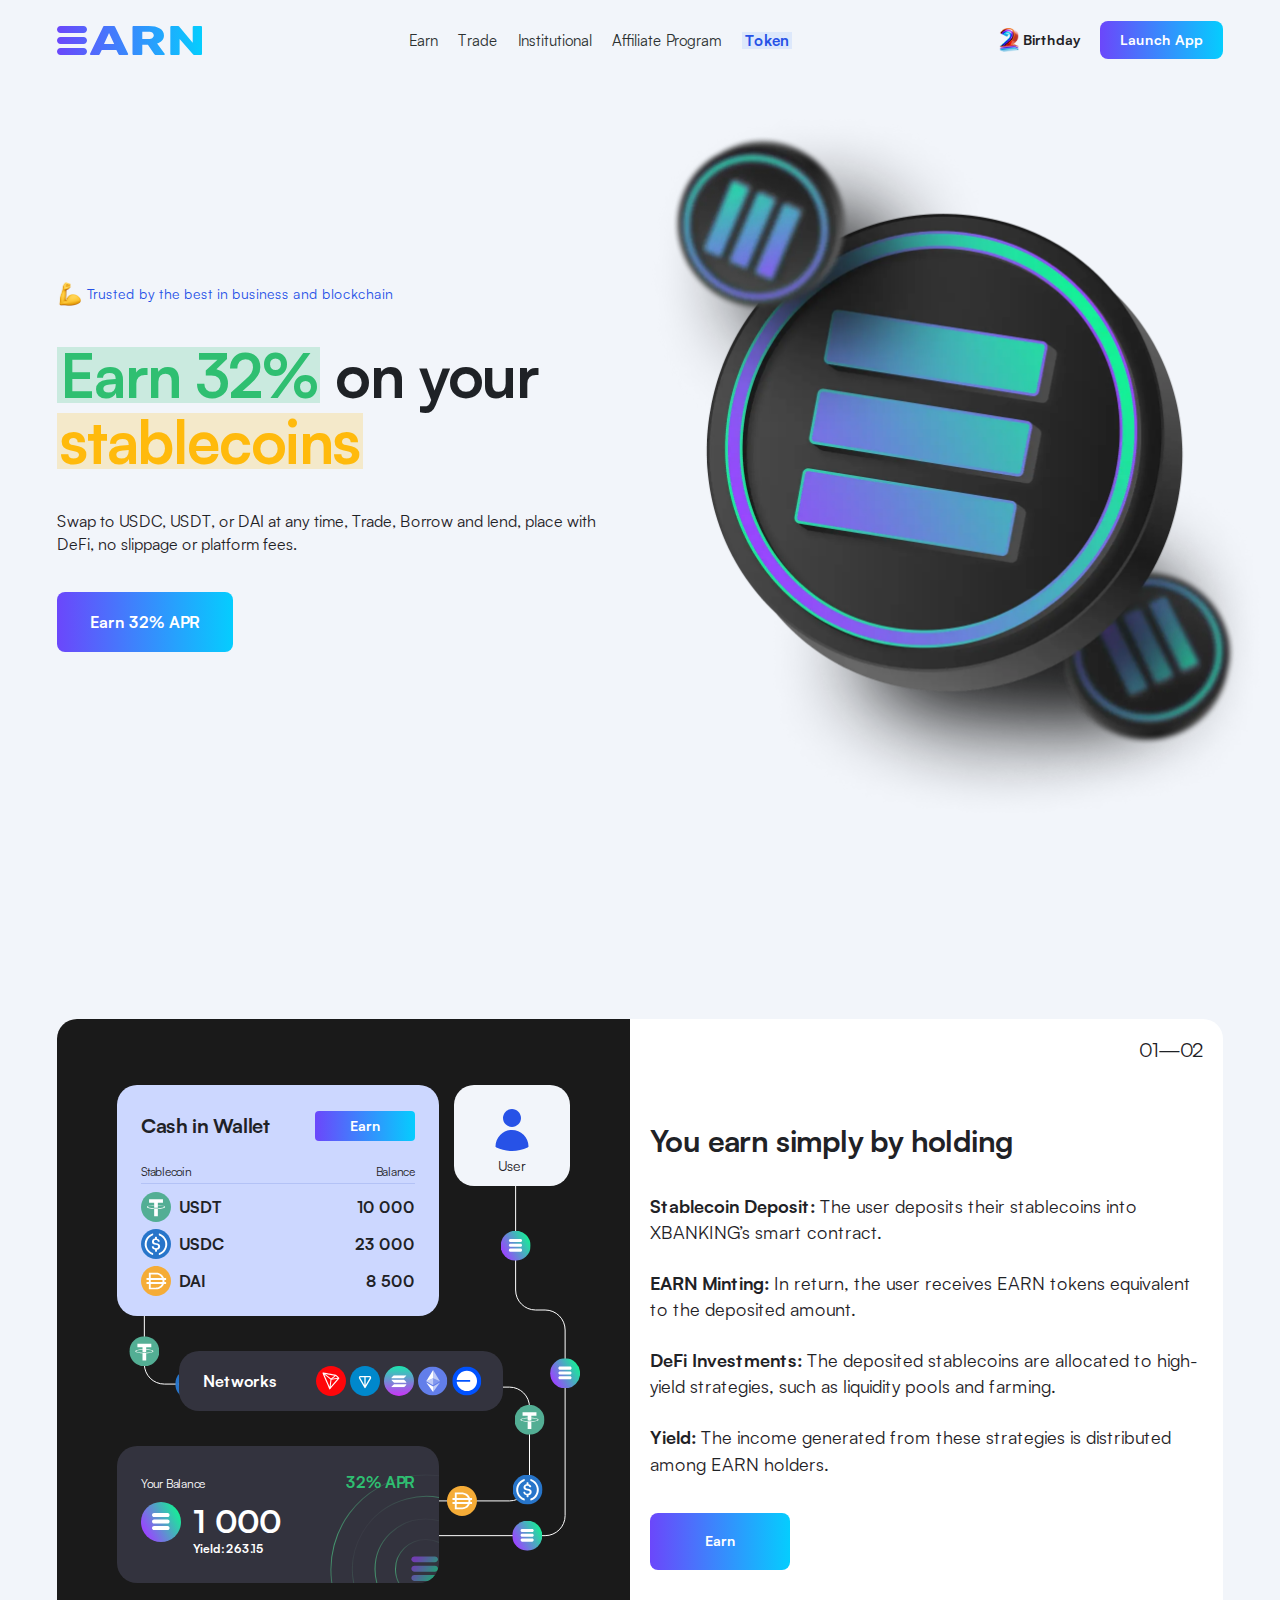
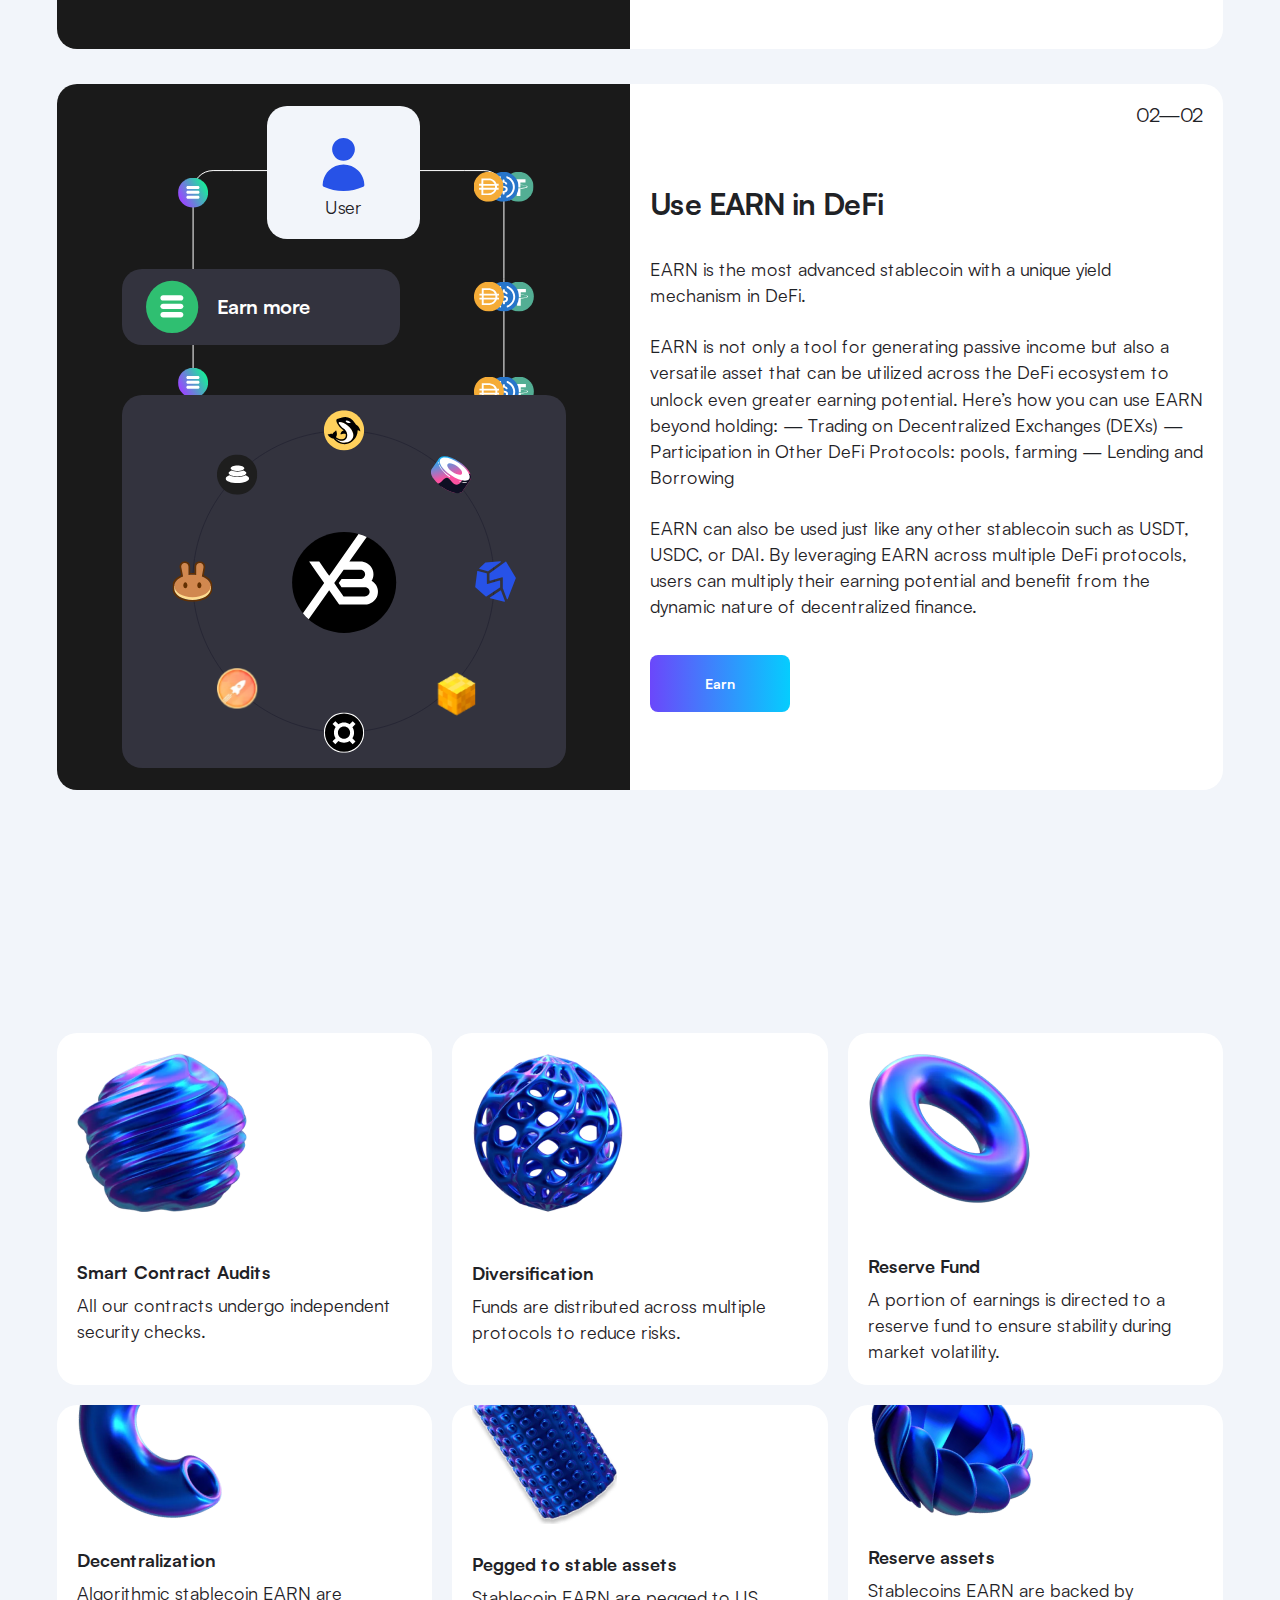
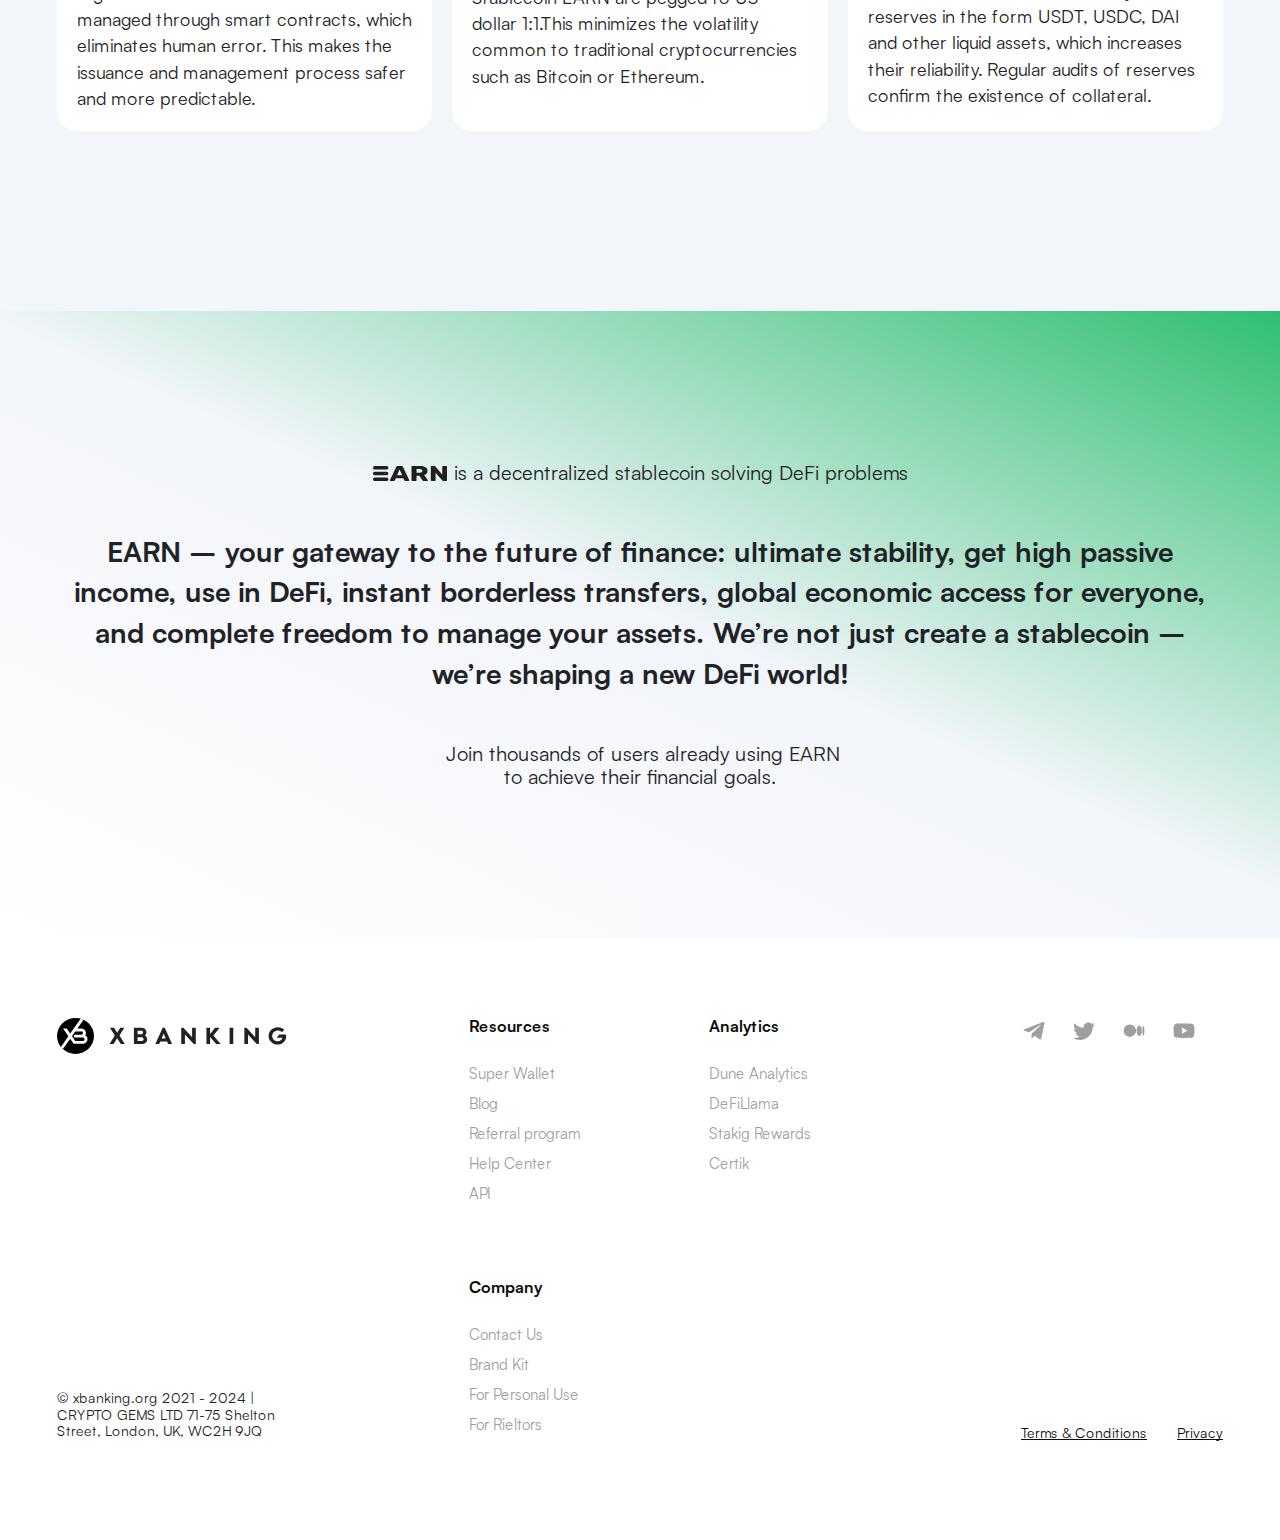
==== earn.html @ 542ca14d "first commit" ====
<!DOCTYPE html>
<html lang="en">

<head>
  <meta charset="UTF-8">
  <meta name="viewport" content="width=device-width, initial-scale=1.0">
  <!-- <link rel="shortcut icon" href="favicon.ico" type="image/x-icon"> -->
  <meta http-equiv="X-UA-Compatible" content="ie=edge">

  <title>Earn</title>
  <link rel="stylesheet" href="css/main.css">


  <script defer src="js/main.js"></script>
</head>


<body>

	<div class="wrapper">
		<header class="header animate">
	<div class="header__body container">
		<a href="#" class="header__logo header__logo--earn logo"><img src="./img/logo-earn.svg" alt="logo"></img></a>
		<div class="header__menu menu">
			<nav class="menu__body">
				<ul class="menu__list">
					<li class="menu__item ">
						<a href="#" class="menu__link">Earn</a>
					</li>
					<li class="menu__item">
						<a href="#" class="menu__link">Trade</a>
					</li>
					<li class="menu__item">
						<a href="#" class="menu__link">Institutional</a>
					</li>
					<li class="menu__item">
						<a href="#" class="menu__link">Affiliate Program</a>
					</li>
					<li class="menu__item _active">
						<a href="#" class="menu__link ">Token</a>
					</li>
				</ul>

			</nav>
		</div>
		<div class="header__actions animate">
			<div class="header__birthday">
				<img class="header__birthday-image" src="../img/2.png" alt="2">
				<span class="header__birthday-text">Birthday</span>
			</div>
			<a href="#" class="header__button button animate">Launch App</a>
			<button type="button" class="icon-menu">
				<span></span>
				<span></span>
				<span></span>
			</button>
		</div>

	</div>
</header>
		<div class="page">

			      <section class="hero hero--earn">
      	<div class="hero__container">
      		<div class="hero__earn">

      			<div class="hero__earn-main">
      				<label class="hero__label hero__label--earn">Trusted by the best in business and blockchain</label>
      				<h1 class="hero__title hero__title--earn"><span class="green">Earn 32%</span> on your <span
      						class="gold">stablecoins</span>
      				</h1>
      				<p class="hero__text hero__text--earn">Swap to USDC, USDT, or DAI at any time, Trade, Borrow and lend,
      					place with DeFi, no slippage or platform fees.
      				</p>
      				<a class="hero__button hero__button--earn button" href="#">Earn 32% APR</a>
      			</div>
      			<div class="hero__image">
      				<picture>
      					<source srcset="./img/earn/hero.webp" type="image/webp">
      					<img src="../img/earn/hero.png" alt="image">
      				</picture>
      			</div>
      		</div>
      	</div>

      </section>
			<section class="earn">
	<div class="earn__container">
		<h2 class="earn__title title animate">Unlock growth returns from <span class="blue">stablecoins</span></h2>
		<ul class="earn__cards">
			<li class="earn__card">
				<div class="earn__visual visual-earn">

					<div class="visual-earn__content">
						<div class="visual-earn__row">
							<div class="visual-earn__table table-earn">
								<div class="table-earn__header">
									<h3 class="table-earn__title">Cash in Wallet</h3>
									<button class="table-earn__button button" type="button">Earn</button>
								</div>
								<div class="table-earn__body">
									<div class="table-earn__row table-earn__row--head">
										<div class="table-earn__item">Stablecoin</div>
										<div class="table-earn__item">Balance</div>
									</div>
									<div class="table-earn__row">
										<div class="table-earn__item">
											<div class="table-earn__token">
												<img src="../img/earn-visual/tether.svg" alt="usdt" class="table-earn__token-icon">
												<div class="table-earn__token-name">USDT</div>
											</div>
										</div>
										<div class="table-earn__item">10 000</div>
									</div>
									<div class="table-earn__row">
										<div class="table-earn__item">
											<div class="table-earn__token">
												<img src="../img/earn-visual/usdc.svg" alt="usdc" class="table-earn__token-icon">
												<div class="table-earn__token-name">USDC</div>
											</div>
										</div>
										<div class="table-earn__item">23 000</div>
									</div>
									<div class="table-earn__row">
										<div class="table-earn__item">
											<div class="table-earn__token">
												<img src="../img/earn-visual/dai.svg" alt="dai" class="table-earn__token-icon">
												<div class="table-earn__token-name">DAI</div>
											</div>
										</div>
										<div class="table-earn__item">8 500</div>
									</div>
								</div>
							</div>
							<div class="visual-earn__user user-earn">
								<img src="../img/earn-visual/user.svg" alt="user" class="user-earn__icon">
								<p class="user-earn__text">User</p>
								<svg class="visual-earn__line3" width="156" height="368" viewBox="0 0 156 368" fill="none"
									xmlns="http://www.w3.org/2000/svg">
									<path
										d="M89.6113 0L89.6114 104C89.6114 115.046 98.5657 124 109.611 124L119.111 124C130.157 124 139.111 132.954 139.111 144L139.111 175.073L139.111 329.646C139.111 340.691 130.157 349.646 119.111 349.646L1 349.646"
										stroke="white" class="motionPath3" />
									<g id="icon7">
										<image href="../img/earn-visual/earn-grad.svg" width="30" height="30" x="-15" y="-15" />
									</g>
									<g id="icon8">
										<image href="../img/earn-visual/earn-grad.svg" width="30" height="30" x="-15" y="-15" />
									</g>
									<g id="icon9">
										<image href="../img/earn-visual/earn-grad.svg" width="30" height="30" x="-15" y="-15" />
									</g>
								</svg>
							</div>
						</div>
						<div class="visual-earn__row">
							<div class="visual-earn__networks">

								<svg class="visual-earn__line1" width="131" height="122" viewBox="0 0 131 122" fill="none"
									xmlns="http://www.w3.org/2000/svg">
									<path
										d="M20.3458 0.299905L20.3486 80.0884C20.349 91.1338 29.3032 100.088 40.3486 100.088L130.352 100.088"
										stroke="white" class="motionPath1" />
									<g id="icon1">
										<image href="../img/earn-visual/tether.svg" x="-15" y="-15" />
									</g>
									<g id="icon2">
										<image href="../img/earn-visual/usdc.svg" x="-15" y="-15" />
									</g>
									<g id="icon3">
										<image href="../img/earn-visual/dai.svg" x="-15" y="-15" />
									</g>
								</svg>
								<svg class="visual-earn__line2" width="119" height="148" viewBox="0 0 119 148" fill="none"
									xmlns="http://www.w3.org/2000/svg">
									<path
										d="M68.4999 18.1249L80.5 18.1249C91.5458 18.1248 100.5 27.0791 100.5 38.1249L100.5 111.912C100.5 122.958 91.5458 131.912 80.5001 131.912L2.50598e-06 131.912"
										stroke="white" class="motionPath2" />
									<g id="icon4">
										<image href="../img/earn-visual/tether.svg" width="30" height="30" x="-15" y="-15" />
									</g>
									<g id="icon5">
										<image href="../img/earn-visual/usdc.svg" width="30" height="30" x="-15" y="-15" />
									</g>
									<g id="icon6">
										<image href="../img/earn-visual/dai.svg" width="30" height="30" x="-15" y="-15" />
									</g>
								</svg>


								<div class="networks">
									<h3 class="networks__title">Networks</h3>
									<ul class="networks__list">
										<li class="networks__item">
											<img src="../img/earn-visual/tron.svg" alt="tron" class="networks__icon">
										</li>
										<li class="networks__item">
											<img src="../img/earn-visual/toncoin.svg" alt="toncoin" class="networks__icon">
										</li>
										<li class="networks__item">
											<img src="../img/earn-visual/solana.svg" alt="solana" class="networks__icon">
										</li>
										<li class="networks__item">
											<img src="../img/earn-visual/ethereum.svg" alt="ethereum" class="networks__icon">
										</li>
										<li class="networks__item">
											<img src="../img/earn-visual/base.svg" alt="base" class="networks__icon">
										</li>
									</ul>
								</div>

							</div>
						</div>
						<div class="visual-earn__row ">
							<div class="visual-earn__balance">
								<div class="balance-earn">
									<div class="balance-earn__header">
										<h3 class="balance-earn__title">Your Balance</h3>
										<div class="balance-earn__apr">32% APR</div>
									</div>
									<div class="balance-earn__body">
										<img src="../img/earn-visual/earn-grad.svg" alt="icon" class="balance-earn__icon">
										<div class="balance-earn__amount">1 000<span>Yield: 263.15 </span></div>
									</div>
								</div>
							</div>
							<div class="visual-earn__user">
								<div class="user-earn-mob">
									<img src="../img/earn-visual/user.svg" alt="user" class="user-earn-mob__icon">
									<p class="user-earn-mob__text">User</p>
								</div>
								<svg class="visual-earn__line4" width="90" height="40" viewBox="0 0 90 40" fill="none"
									xmlns="http://www.w3.org/2000/svg">
									<line y1="19.5" x2="90" y2="19.5" stroke="white" class="motionPath4" />
									<g id="icon10">
										<image href="../img/earn-visual/earn-grad.svg" width="24" height="24" x="-15" y="-15" />
									</g>
								</svg>

							</div>
						</div>
					</div>
				</div>
				<div class="earn__description description-earn">
					<span class="description-earn__num">01—02</span>
					<h3 class="description-earn__title">You earn simply by holding
					</h3>
					<div class="description-earn__list">
						<p class="description-earn__text">
							<strong>Stablecoin Deposit:</strong> The user deposits their stablecoins into XBANKING’s smart
							contract.
						</p>
						<p class="description-earn__text">
							<strong>EARN Minting:</strong> In return, the user receives EARN tokens equivalent to the deposited
							amount.
						</p>
						<p class="description-earn__text">
							<strong>DeFi Investments:</strong> The deposited stablecoins are allocated to high-yield
							strategies, such
							as
							liquidity pools and
							farming.
						</p>
						<p class="description-earn__text">
							<strong>Yield:</strong> The income generated from these strategies is distributed among EARN
							holders.
						</p>

					</div>
					<button type="button" class="description-earn__button button">Earn</button>
				</div>
			</li>


			<li class="earn__card">
				<div class="earn__visual visual-earn">
					<div class=" visual-earn__content-02">
						<div class="visual-earn__user-02">
							<div class="user-earn-02">
								<img src="../img/earn-visual/user.svg" alt="user" class="user-earn-02__icon">
								<p class="user-earn-02__text">User</p>
							</div>
							<svg class="visual-earn__line5" width="105" height="242" viewBox="0 0 105 242" fill="none"
								xmlns="http://www.w3.org/2000/svg">
								<path
									d="M104.501 17.5676L59.8485 17.5676L40.0789 17.5676C29.0332 17.5675 20.0788 26.5219 20.0788 37.5676L20.0789 125.213L20.0789 241.552"
									stroke="white" class="motionPath5" />
								<g id="icon11">
									<image href="../img/earn-visual/earn-grad.svg" width="30" height="30" x="-15" y="-15" />
								</g>
								<g id="icon12">
									<image href="../img/earn-visual/earn-grad.svg" width="30" height="30" x="-15" y="-15" />
								</g>
								<g id="icon13">
									<image href="../img/earn-visual/earn-grad.svg" width="30" height="30" x="-15" y="-15" />
								</g>
							</svg>

							<svg class="visual-earn__line6" width="137" height="242" viewBox="0 0 137 242" fill="none"
								xmlns="http://www.w3.org/2000/svg">
								<path
									d="M1.49882 17.5676L46.1515 17.5676L65.9211 17.5676C76.9668 17.5675 85.9212 26.5219 85.9212 37.5676L85.9211 125.213L85.9211 241.552"
									stroke="white" class="motionPath6" />
								<g id="icon14">
									<image href="../img/earn-visual/tether.svg" width="30" height="30" x="0" y="-15" />
									<image href="../img/earn-visual/usdc.svg" width="30" height="30" x="-15" y="-15" />
									<image href="../img/earn-visual/dai.svg" width="30" height="30" x="-30" y="-15" />
								</g>
								<g id="icon15">
									<image href="../img/earn-visual/tether.svg" width="30" height="30" x="0" y="-15" />
									<image href="../img/earn-visual/usdc.svg" width="30" height="30" x="-15" y="-15" />
									<image href="../img/earn-visual/dai.svg" width="30" height="30" x="-30" y="-15" />
								</g>
								<g id="icon16" >
									<image href="../img/earn-visual/tether.svg" width="30" height="30" x="0" y="-15" />
									<image href="../img/earn-visual/usdc.svg" width="30" height="30" x="-15" y="-15" />
									<image href="../img/earn-visual/dai.svg" width="30" height="30" x="-30" y="-15" />
								</g>

							</svg>

						</div>
						<div class="visual-earn__more">
							<div class="more-earn">
								<img src="../img/earn-visual/earn-green.svg" alt="icon" class="more-earn__icon">
								<div class="more-earn__text">Earn more</div>

							</div>
						</div>
						<div class="visual-earn__image">
							<img src="../img/earn-visual/xb-circle.svg" alt="xb" class="visual-earn__image-icon">
						</div>
					</div>
				</div>
				<div class="earn__description description-earn">
					<span class="description-earn__num">02—02</span>
					<h3 class="description-earn__title">Use EARN in DeFi
					</h3>
					<div class="description-earn__list">
						<p class="description-earn__text">
							EARN is the most advanced stablecoin with a unique yield mechanism in DeFi.
						</p>
						<p class="description-earn__text">
							EARN is not only a tool for generating passive income but also a versatile asset that can be
							utilized across the DeFi
							ecosystem to unlock even greater earning potential. Here’s how you can use EARN beyond holding:
							— Trading on Decentralized Exchanges (DEXs)
							— Participation in Other DeFi Protocols: pools, farming
							— Lending and Borrowing
						</p>

						<p class="description-earn__text">
							EARN can also be used just like any other stablecoin such as USDT, USDC, or DAI. By leveraging EARN
							across multiple DeFi
							protocols, users can multiply their earning potential and benefit from the dynamic nature of
							decentralized finance.
						</p>

					</div>
					<button type="button" class="description-earn__button button">Earn</button>
				</div>
			</li>
		</ul>

	</div>
</section>


			<section class="safe section-offset">
	<div class="safe__container">
		<h2 class="safe__title safe__title--earn title animate"><img src="../img/logo-earn-black.svg" alt="earn"><span
				class="pink">is
				safe</span></h2>
		<ul class="safe__items">
			<li class="safe__item">
				<img src="../img/safe/01.png" alt="image" class="safe__item-icon">
				<div class="safe__item-body">
					<h3 class="safe__item-title">Smart Contract Audits</h3>
					<p class="safe__item-text">All our contracts undergo independent security checks.
					</p>
				</div>
			</li>
			<li class="safe__item">
				<img src="../img/safe/02.png" alt="image" class="safe__item-icon">
				<div class="safe__item-body">
					<h3 class="safe__item-title">Diversification</h3>
					<p class="safe__item-text">Funds are distributed across multiple protocols to reduce risks.
					</p>
				</div>
			</li>
			<li class="safe__item">
				<img src="../img/safe/03.png" alt="image" class="safe__item-icon">
				<div class="safe__item-body">
					<h3 class="safe__item-title">Reserve Fund</h3>
					<p class="safe__item-text">A portion of earnings is directed to a reserve fund to ensure stability during
						market
						volatility.
					</p>
				</div>
			</li>
			<li class="safe__item safe__item--big">
				<img src="../img/safe/04.png" alt="image" class="safe__item-icon">
				<div class="safe__item-body">
					<h3 class="safe__item-title">Decentralization</h3>
					<p class="safe__item-text">Algorithmic stablecoin EARN are managed through smart contracts, which
						eliminates
						human error. This makes the issuance and management process safer and more predictable.

					</p>
				</div>
			</li>
			<li class="safe__item safe__item--big">
				<img src="../img/safe/05.png" alt="image" class="safe__item-icon">
				<div class="safe__item-body">
					<h3 class="safe__item-title">Pegged to stable assets</h3>
					<p class="safe__item-text">Stablecoin EARN are pegged to US dollar 1:1.This minimizes the volatility
						common to
						traditional cryptocurrencies such as Bitcoin or Ethereum.
					</p>
				</div>
			</li>
			<li class="safe__item safe__item--big">
				<img src="../img/safe/06.png" alt="image" class="safe__item-icon">
				<div class="safe__item-body">
					<h3 class="safe__item-title">Reserve assets
					</h3>
					<p class="safe__item-text">Stablecoins EARN are backed by reserves in the form USDT, USDC, DAI and other
						liquid
						assets, which increases their reliability. Regular audits of reserves confirm the existence of
						collateral.
					</p>
				</div>
			</li>
		</ul>
	</div>
</section>
			<div class="profit ">
	<div class="profit__body container">
		<label class="profit__label"><img src="../img/logo-earn-black.svg" alt="Earn" class="profit__label-logo"><span
				class="profit__label-text">is a decentralized stablecoin solving DeFi problems</span>
		</label>
		<div class="profit__descr">
			EARN – your gateway to the future of finance: ultimate stability, get high passive income, use in DeFi, instant
			borderless transfers, global economic access for everyone, and complete freedom to manage your assets. We’re
			not just
			create a stablecoin – we’re shaping a new DeFi world!
		</div>
		<p class="profit__text"> Join thousands of users already using EARN
			to achieve their financial goals.
		</p>

	</div>
</div>
		</div>
		<footer class="footer">

		<div class="footer__body container">
			<div class="footer__info">
				<a href="#" class="footer__logo logo"><img src="./img/logo.svg" alt="Logo"></a>
				<p class="footer__text">© xbanking.org 2021 - 2024 | CRYPTO GEMS LTD 71-75 Shelton Street, London, UK, WC2H
					9JQ
				</p>
			</div>
			<div data-spollers="500,max" data-one-spoller class="footer__menu menu-footer">
				<div class="menu-footer__column">
					<button data-spoller type="button" class="menu-footer__title">Resources</button>
					<ul class="menu-footer__list">
						<li class="menu-footer__item">
							<a href="#" class="menu-footer__link">Super Wallet</a>
						</li>
						<li class="menu-footer__item">
							<a href="#" class="menu-footer__link">Blog</a>
						</li>
						<li class="menu-footer__item">
							<a href="#" class="menu-footer__link">Referral program</a>
						</li>
						<li class="menu-footer__item">
							<a href="#" class="menu-footer__link"> Help Center</a>
						</li>
						<li class="menu-footer__item">
							<a href="#" class="menu-footer__link"> API</a>
						</li>
					</ul>
				</div>
				<div class="menu-footer__column">
					<button data-spoller type="button" class="menu-footer__title">Analytics</button>
					<ul class="menu-footer__list">
						<li class="menu-footer__item">
							<a href="#" class="menu-footer__link"> Dune Analytics</a>
						</li>
						<li class="menu-footer__item">
							<a href="#" class="menu-footer__link"> DeFiLlama</a>
						</li>
						<li class="menu-footer__item">
							<a href="#" class="menu-footer__link">Stakig Rewards</a>
						</li>
						<li class="menu-footer__item">
							<a href="#" class="menu-footer__link"> Certik</a>
						</li>
					</ul>
				</div>
				<div class="menu-footer__column">
					<button data-spoller type="button" class="menu-footer__title">Company</button>
					<ul class="menu-footer__list">
						<li class="menu-footer__item">
							<a href="#" class="menu-footer__link">Contact Us</a>
						</li>
						<li class="menu-footer__item">
							<a href="#" class="menu-footer__link">Brand Kit</a>
						</li>
						<li class="menu-footer__item">
							<a href="#" class="menu-footer__link">For Personal Use</a>
						</li>
						<li class="menu-footer__item">
							<a href="#" class="menu-footer__link">For Rieltors</a>
						</li>
					</ul>
				</div>
			</div>
			<div class="footer__right">

				<div class="footer__socials">
					<a href="#" class="footer__socials-item">
						<svg class="footer__socials-icon">
							<use xlink:href="img/sprite.svg#telegram"></use>
						</svg>
					</a>
					<a href="#" class="footer__socials-item">
						<svg class="footer__socials-icon">
							<use xlink:href="img/sprite.svg#twitter"></use>
						</svg>
					</a>
					<a href="#" class="footer__socials-item">
						<svg class="footer__socials-icon">
							<use xlink:href="img/sprite.svg#medium"></use>
						</svg>
					</a>
					<a href="#" class="footer__socials-item">
						<svg class="footer__socials-icon">
							<use xlink:href="img/sprite.svg#youtube"></use>
						</svg>
					</a>
				</div>
				<div class="footer__privacy">
					<a href="" class="footer__privacy-link">Terms & Conditions</a>
					<a href="" class="footer__privacy-link">Privacy</a>
				</div>
			</div>

		</div>


</footer>
	</div>
</body>

</html>
---- css/main.css ----
:root {
  --font-family: "Satoshi", sans-serif;
  --second-family: "Gilroy", sans-serif;
  --content-width: 1166px;
  --container-offset: 15px;
  --container-width: calc(var(--content-width) + (var(--container-offset) * 2));
  --content-fw-width: 1920px;
  --container-fw-width: calc(var(--content-inner-width) + (var(--container-offset) * 2));
  --main-color: #1f2226;
  --text: #0c0c0c;
  --black: #000;
  --white: #fff;
  --green: #2fbf71;
  --teal: #028090;
  --gold: #ffba0c;
  --blue: #2752e7;
  --light-blue: #008cfe;
  --pink: #fc60a8;
  --purple: #7765e3;
  --focus: #6b47fb;
  --bg: #f2f5fa;
}

/* stylelint-disable */
/* stylelint-disable */
/* stylelint-disable */
.custom-checkbox__field:checked + .custom-checkbox__content::after {
  opacity: 1;
}

.custom-checkbox__field:focus + .custom-checkbox__content::before {
  outline: 2px solid #f00;
  outline-offset: 2px;
}

.custom-checkbox__field:disabled + .custom-checkbox__content {
  opacity: 0.4;
  pointer-events: none;
}

/* stylelint-disable */
/* stylelint-disable */
/* stylelint-disable value-keyword-case */
@font-face {
  font-family: "Satoshi";
  src: url("../fonts/../fonts/Satoshi-Medium.woff2") format("woff2");
  font-weight: 500;
  font-display: swap;
  font-style: normal;
}
@font-face {
  font-family: "Satoshi";
  src: url("../fonts/../fonts/Satoshi-Regular.woff2") format("woff2");
  font-weight: 400;
  font-display: swap;
  font-style: normal;
}
@font-face {
  font-family: "Satoshi";
  src: url("../fonts/../fonts/Satoshi-light.woff2") format("woff2");
  font-weight: 300;
  font-display: swap;
  font-style: normal;
}
@font-face {
  font-family: "Satoshi";
  src: url("../fonts/../fonts/Satoshi-Bold.woff2") format("woff2");
  font-weight: 700;
  font-display: swap;
  font-style: normal;
}
@font-face {
  font-family: "Satoshi";
  src: url("../fonts/../fonts/Satoshi-Black.woff2") format("woff2");
  font-weight: 900;
  font-display: swap;
  font-style: normal;
}
@font-face {
  font-family: "Gilroy";
  src: url("../fonts/../fonts/Gilroy-Medium.woff2") format("woff2");
  font-weight: 500;
  font-display: swap;
  font-style: normal;
}
@font-face {
  font-family: "Gilroy";
  src: url("../fonts/../fonts/Gilroy-Regular.woff2") format("woff2");
  font-weight: 400;
  font-display: swap;
  font-style: normal;
}
@font-face {
  font-family: "Gilroy";
  src: url("../fonts/../fonts/Gilroy-SemiBold.woff2") format("woff2");
  font-weight: 600;
  font-display: swap;
  font-style: normal;
}
@font-face {
  font-family: "Gilroy";
  src: url("../fonts/../fonts/Gilroy-Bold.woff2") format("woff2");
  font-weight: 700;
  font-display: swap;
  font-style: normal;
}
@font-face {
  font-family: "Gilroy";
  src: url("../fonts/../fonts/Gilroy-BoldItalic.woff2") format("woff2");
  font-weight: 700;
  font-display: swap;
  font-style: italic;
}
* {
  padding: 0px;
  margin: 0px;
  border: 0px;
}

*,
*::before,
*::after {
  -webkit-box-sizing: border-box;
  box-sizing: border-box;
}

*::before,
*::after {
  display: inline-block;
}

img {
  vertical-align: top;
}

h1,
h2,
h3,
h4,
h5,
h6 {
  font-weight: inherit;
  font-size: inherit;
}

ul li {
  list-style: none;
}

a {
  display: inline-block;
  color: inherit;
  text-decoration: none;
}

input,
button,
textarea {
  font-family: var(--font-family, sans-serif);
  font-size: inherit;
  line-height: inherit;
  color: inherit;
  background-color: transparent;
}

button,
button:focus,
button:active {
  -webkit-tap-highlight-color: transparent;
}

a,
a:active {
  -webkit-tap-highlight-color: transparent;
}

input,
textarea {
  width: 100%;
}

button,
select,
option {
  cursor: pointer;
}

html,
body {
  height: 100%;
  min-width: 20rem;
}

body {
  color: var(--main-color);
  line-height: 1;
  font-family: var(--font-family, sans-serif);
  font-size: 1rem;
  -ms-text-size-adjust: 100%;
  -moz-text-size-adjust: 100%;
  -webkit-text-size-adjust: 100%;
  -webkit-font-smoothing: antialiased;
  -moz-osx-font-smoothing: grayscale;
}

input {
  -webkit-appearance: none;
  -moz-appearance: none;
  appearance: none;
  border: none;
  border-radius: 0;
}
input::-webkit-search-decoration, input::-webkit-search-cancel-button, input::-webkit-search-results-button, input::-webkit-search-results-decoration {
  display: none;
}

input[type=number]::-webkit-inner-spin-button,
input[type=number]::-webkit-outer-spin-button {
  -webkit-appearance: none;
  margin: 0;
}

input[type=number] {
  -moz-appearance: textfield;
}

input[type=number]:hover,
input[type=number]:focus {
  -moz-appearance: textfield;
}

.dis-scroll {
  position: fixed;
  left: 0;
  top: 0;
  overflow: hidden;
  width: 100%;
  height: 100vh;
  -ms-scroll-chaining: none;
  overscroll-behavior: none;
}

body {
  background: var(--bg);
}
body._lock {
  overflow: hidden;
  -ms-touch-action: none;
  touch-action: none;
  -ms-scroll-chaining: none;
  overscroll-behavior: none;
}
.wrapper {
  min-height: 100%;
  display: -webkit-box;
  display: -ms-flexbox;
  display: flex;
  -webkit-box-orient: vertical;
  -webkit-box-direction: normal;
  -ms-flex-direction: column;
  flex-direction: column;
  overflow: hidden;
}
@supports (overflow: clip) {
  .wrapper {
    overflow: clip;
  }
}
.wrapper > main {
  -webkit-box-flex: 1;
  -ms-flex: 1 1 auto;
  flex: 1 1 auto;
}
.wrapper > * {
  min-width: 0;
}

[class*=__container] {
  margin: 0 auto;
  padding: 0 var(--container-offset);
  max-width: var(--container-width);
}

.container {
  margin: 0 auto;
  padding: 0 5rem;
  max-width: var(--container-fw-width);
}
@media (max-width: 82.875em) {
  .container {
    padding: 0 var(--container-offset);
    max-width: var(--container-width);
  }
}

.button {
  position: relative;
  padding: 0.4375rem;
  display: -webkit-inline-box;
  display: -ms-inline-flexbox;
  display: inline-flex;
  -webkit-box-align: center;
  -ms-flex-align: center;
  align-items: center;
  -webkit-box-pack: center;
  -ms-flex-pack: center;
  justify-content: center;
  border-radius: 8px;
  background: -webkit-gradient(linear, right top, left top, from(#05cdfe), to(#6b47fb));
  background: linear-gradient(270deg, #05cdfe 0%, #6b47fb 100%);
  color: var(--white);
  font-weight: 700;
  position: relative;
  font-size: 0.875rem;
  -webkit-transition: background 0.3s ease, color 0.3s ease;
  transition: background 0.3s ease, color 0.3s ease;
  z-index: 4;
}
.button:before {
  border-radius: inherit;
  background: -webkit-gradient(linear, right top, left top, from(#6b47fb), to(#6b47fb));
  background: linear-gradient(270deg, #6b47fb 0%, #6b47fb 100%);
  content: "";
  display: block;
  height: 100%;
  position: absolute;
  top: 0;
  left: 0;
  opacity: 0;
  width: 100%;
  z-index: -100;
  -webkit-transition: opacity 0.3s ease;
  transition: opacity 0.3s ease;
}
.button:focus-visible {
  outline: 2px solid var(--focus);
}
.button:active {
  outline: none;
}
@media (any-hover: hover) {
  .button:hover::before {
    opacity: 1;
  }
}

.title {
  font-size: 2.625rem;
  font-weight: 700;
  line-height: 110%;
  letter-spacing: -0.02em;
  -webkit-transform: translate(0px, 1.875rem);
  -ms-transform: translate(0px, 1.875rem);
  transform: translate(0px, 1.875rem);
  opacity: 0;
}
@media (max-width: 100em) {
  .title {
    font-size: 2.375rem;
  }
}
@media (max-width: 62em) {
  .title {
    font-size: 2.125rem;
  }
}
@media (max-width: 48em) {
  .title {
    font-size: 1.75rem;
    text-align: center;
  }
}
@media (max-width: 23.125em) {
  .title {
    font-size: 1.5rem;
  }
}

.green,
.gold,
.blue,
.teal,
.pink,
.purple,
.light-blue {
  display: inline-block;
  padding: 0rem 0.1875rem;
  line-height: 93%;
}

.green {
  background: rgba(47, 191, 113, 0.2);
  color: var(--green);
}

.gold {
  background: rgba(255, 186, 12, 0.2);
  color: var(--gold);
}

.blue {
  background: rgba(140, 179, 254, 0.2);
  color: var(--blue);
}

.teal {
  background: rgba(2, 128, 144, 0.2);
  color: var(--teal);
}

.pink {
  background: rgba(252, 96, 168, 0.2);
  color: var(--pink);
}

.purple {
  color: var(--purple);
  background: rgba(119, 101, 227, 0.2);
}

.light-blue {
  color: var(--light-blue);
  background: rgba(0, 140, 254, 0.2);
}

.text-red {
  color: #ff1931;
}

.text-green {
  color: #00ca48;
}

.title.loaded {
  -webkit-transform: translate(0px, 0);
  -ms-transform: translate(0px, 0);
  transform: translate(0px, 0);
  opacity: 1;
}

.title.loaded {
  -webkit-transition: opacity 1.4s ease, -webkit-transform 1.4s ease;
  transition: opacity 1.4s ease, -webkit-transform 1.4s ease;
  transition: transform 1.4s ease, opacity 1.4s ease;
  transition: transform 1.4s ease, opacity 1.4s ease, -webkit-transform 1.4s ease;
}

.mb-title {
  margin-bottom: 2.5rem;
}

.section-offset {
  padding-top: 6.25rem;
  padding-bottom: 6.25rem;
}
@media (max-width: 100em) {
  .section-offset {
    padding-top: 5.625rem;
    padding-bottom: 5.625rem;
  }
}
@media (max-width: 90em) {
  .section-offset {
    padding-top: 5rem;
    padding-bottom: 5rem;
  }
}
@media (max-width: 48em) {
  .section-offset {
    padding-top: 3.125rem;
    padding-bottom: 3.125rem;
  }
}

.logo img {
  width: 100%;
}
.logo:focus-visible {
  outline: 2px solid var(--focus);
}

.header {
  position: relative;
  z-index: 100;
}
@media (min-width: 62.0625em) {
  .header {
    -webkit-transform: translate(0px, -1.875rem);
    -ms-transform: translate(0px, -1.875rem);
    transform: translate(0px, -1.875rem);
    opacity: 0;
    -webkit-transition: opacity 1.4s ease, -webkit-transform 1.4s ease;
    transition: opacity 1.4s ease, -webkit-transform 1.4s ease;
    transition: transform 1.4s ease, opacity 1.4s ease;
    transition: transform 1.4s ease, opacity 1.4s ease, -webkit-transform 1.4s ease;
  }
  .header.loaded {
    -webkit-transform: translate(0px, 0);
    -ms-transform: translate(0px, 0);
    transform: translate(0px, 0);
    opacity: 1;
  }
}
.header__body {
  padding-top: 0.625rem;
  padding-bottom: 0.625rem;
  display: -ms-grid;
  display: grid;
  -ms-grid-columns: 17.1875rem 1fr auto;
  grid-template-columns: 17.1875rem 1fr auto;
  -webkit-box-align: center;
  -ms-flex-align: center;
  align-items: center;
  -webkit-column-gap: 1.25rem;
  -moz-column-gap: 1.25rem;
  column-gap: 1.25rem;
  row-gap: 1.25rem;
  min-height: 5rem;
}
@media (max-width: 90em) {
  .header__body {
    -ms-grid-columns: auto 1fr auto;
    grid-template-columns: auto 1fr auto;
  }
}
@media (max-width: 62em) {
  .header__body {
    min-height: 3.75rem;
    -webkit-column-gap: 0.3125rem;
    -moz-column-gap: 0.3125rem;
    column-gap: 0.3125rem;
    display: -webkit-box;
    display: -ms-flexbox;
    display: flex;
    -webkit-box-pack: justify;
    -ms-flex-pack: justify;
    justify-content: space-between;
  }
}
.header__logo {
  -ms-grid-column-align: start;
  justify-self: start;
  position: relative;
  z-index: 5;
}
@media (max-width: 90em) {
  .header__logo {
    width: 10rem;
  }
}
@media (max-width: 31.25em) {
  .header__logo {
    width: 2.8125rem;
    overflow: hidden;
  }
  .header__logo img {
    width: 16.25rem;
  }
}
.header__logo--earn {
  width: 9.0625rem;
}
.header__logo--earn img {
  width: 100%;
}
@media (max-width: 48em) {
  .header__logo--earn {
    width: 6.25rem;
  }
}
@media (max-width: 23.125em) {
  .header__logo--earn {
    width: 3.75rem;
  }
}
.header__menu {
  -ms-grid-column-align: center;
  justify-self: center;
}
.header__actions {
  -ms-grid-column-align: end;
  justify-self: end;
  display: -webkit-box;
  display: -ms-flexbox;
  display: flex;
  -webkit-box-align: center;
  -ms-flex-align: center;
  align-items: center;
  gap: 1.875rem;
}
@media (max-width: 90em) {
  .header__actions {
    gap: 1.25rem;
  }
}
@media (max-width: 31.25em) {
  .header__actions {
    gap: 0.625rem;
  }
}
.header__birthday {
  position: relative;
  z-index: 2;
  display: -webkit-box;
  display: -ms-flexbox;
  display: flex;
  -webkit-box-align: center;
  -ms-flex-align: center;
  align-items: center;
  gap: 0.25rem;
}
.header__birthday-image {
  width: 1.75rem;
}
@media (max-width: 90em) {
  .header__birthday-image {
    width: 1.25rem;
  }
}
@media (max-width: 48em) {
  .header__birthday-image {
    width: 1.0625rem;
  }
}
.header__birthday-text {
  font-weight: 700;
  font-size: 1.125rem;
}
@media (max-width: 90em) {
  .header__birthday-text {
    font-size: 0.875rem;
  }
}
@media (max-width: 48em) {
  .header__birthday-text {
    font-size: 0.8125rem;
  }
}
.header__button {
  min-height: 3rem;
  padding: 0.4375rem 1.875rem;
}
@media (max-width: 90em) {
  .header__button {
    min-height: 2.375rem;
    padding: 0.4375rem 1.25rem;
  }
}
@media (max-width: 48em) {
  .header__button {
    min-height: 2.1875rem;
    padding: 0.4375rem 0.9375rem;
  }
}

.menu__body {
  display: -ms-grid;
  display: grid;
}
@media (max-width: 62em) {
  .menu__body {
    padding: 6.25rem 0.9375rem 1.5625rem;
    -ms-grid-columns: 1fr;
    grid-template-columns: 1fr;
    position: fixed;
    width: 100%;
    height: 100%;
    overflow: auto;
    top: 0;
    left: -100%;
    background-color: #fff;
    -webkit-transition: left 0.3s ease;
    transition: left 0.3s ease;
  }
  .menu__body::before {
    content: "";
    position: fixed;
    width: 100%;
    height: 3.4375rem;
    top: 0;
    left: -100%;
    -webkit-transition: left 0.3s ease 0s;
    transition: left 0.3s ease 0s;
    background-color: rgba(255, 255, 255, 0.75);
    z-index: 2;
  }
  .menu__body._active {
    left: 0;
  }
  .menu__body._active::before {
    left: 0;
  }
}
.menu__list {
  display: -webkit-box;
  display: -ms-flexbox;
  display: flex;
  -webkit-column-gap: 2.5rem;
  -moz-column-gap: 2.5rem;
  column-gap: 2.5rem;
  row-gap: 0.3125rem;
  -ms-flex-wrap: wrap;
  flex-wrap: wrap;
  -ms-grid-column-align: center;
  justify-self: center;
}
@media (max-width: 90em) {
  .menu__list {
    -webkit-column-gap: 1.25rem;
    -moz-column-gap: 1.25rem;
    column-gap: 1.25rem;
  }
}
@media (max-width: 62em) {
  .menu__list {
    display: -webkit-box;
    display: -ms-flexbox;
    display: flex;
    -webkit-box-orient: vertical;
    -webkit-box-direction: normal;
    -ms-flex-direction: column;
    flex-direction: column;
    row-gap: 2.5rem;
    -webkit-box-align: start;
    -ms-flex-align: start;
    align-items: start;
    -ms-grid-column-align: start;
    justify-self: start;
  }
}
.menu__item {
  display: -webkit-box;
  display: -ms-flexbox;
  display: flex;
  -webkit-box-align: center;
  -ms-flex-align: center;
  align-items: center;
  -webkit-box-pack: justify;
  -ms-flex-pack: justify;
  justify-content: space-between;
  -ms-flex-wrap: wrap;
  flex-wrap: wrap;
  position: relative;
}
@media (any-hover: hover) {
  .menu__item:hover .menu__link {
    color: var(--blue);
  }
}
.menu__item._active .menu__link {
  color: var(--blue);
  font-weight: 700;
  background: rgba(140, 179, 254, 0.2);
  padding: 0.0625rem 0.1875rem;
}
.menu__link {
  display: -webkit-box;
  display: -ms-flexbox;
  display: flex;
  -webkit-box-align: center;
  -ms-flex-align: center;
  align-items: center;
  gap: 2.5rem;
  font-size: 0.9375rem;
  color: #2c3131;
  -webkit-transition: color 0.3s ease;
  transition: color 0.3s ease;
}
.menu__link:focus-visible {
  outline: 2px solid var(--focus);
}
@media (max-width: 62em) {
  .menu__link {
    font-size: 1.5rem;
  }
}

.icon-menu {
  display: none;
}
@media (max-width: 62em) {
  .icon-menu {
    position: relative;
    display: block;
    -webkit-box-flex: 0;
    -ms-flex: 0 0 1.875rem;
    flex: 0 0 1.875rem;
    width: 1.875rem;
    height: 1.125rem;
    cursor: pointer;
    z-index: 5;
  }
  .icon-menu span {
    top: calc(50% - 1px);
    left: 0;
    position: absolute;
    width: 100%;
    height: 2px;
    background-color: #000;
    -webkit-transition: -webkit-transform 0.3s ease;
    transition: -webkit-transform 0.3s ease;
    transition: transform 0.3s ease;
    transition: transform 0.3s ease, -webkit-transform 0.3s ease;
  }
  .icon-menu span:first-child {
    top: 0;
  }
  .icon-menu span:last-child {
    top: auto;
    bottom: 0;
  }
  .icon-menu._active span {
    -webkit-transform: scale(0);
    -ms-transform: scale(0);
    transform: scale(0);
  }
  .icon-menu._active span:first-child {
    -webkit-transform: rotate(-45deg);
    -ms-transform: rotate(-45deg);
    transform: rotate(-45deg);
    top: calc(50% - 1px);
  }
  .icon-menu._active span:last-child {
    -webkit-transform: rotate(45deg);
    -ms-transform: rotate(45deg);
    transform: rotate(45deg);
    bottom: calc(50% - 1px);
  }
}

.hero {
  position: relative;
  padding-top: 9.8125rem;
  padding-bottom: 12.1875rem;
}
@media (max-width: 118.75em) {
  .hero {
    padding-top: 8.75rem;
    padding-bottom: 8.75rem;
  }
}
@media (max-width: 100em) {
  .hero {
    padding-top: 6.25rem;
    padding-bottom: 5.625rem;
  }
}
@media (max-width: 48em) {
  .hero {
    padding-top: 3.125rem;
    padding-bottom: 3.125rem;
  }
}
.hero--earn {
  padding-top: 1.875rem;
  padding-bottom: 6.25rem;
}
@media (max-width: 118.75em) {
  .hero--earn {
    padding-top: 1.875rem;
    padding-bottom: 5.625rem;
  }
}
@media (max-width: 100em) {
  .hero--earn {
    padding-top: 1.875rem;
    padding-bottom: 4.375rem;
  }
}
@media (max-width: 48em) {
  .hero--earn {
    padding-top: 3.125rem;
    padding-bottom: 3.125rem;
  }
}
.hero__body {
  display: -webkit-box;
  display: -ms-flexbox;
  display: flex;
  -webkit-box-orient: vertical;
  -webkit-box-direction: normal;
  -ms-flex-direction: column;
  flex-direction: column;
  gap: 9.75rem;
}
@media (max-width: 100em) {
  .hero__body {
    gap: 5.625rem;
  }
}
@media (max-width: 62em) {
  .hero__body {
    gap: 4.375rem;
  }
}
@media (max-width: 48em) {
  .hero__body {
    gap: 3.125rem;
  }
}
.hero__earn {
  display: -webkit-box;
  display: -ms-flexbox;
  display: flex;
  -webkit-box-pack: justify;
  -ms-flex-pack: justify;
  justify-content: space-between;
  -webkit-box-align: center;
  -ms-flex-align: center;
  align-items: center;
}
.hero__image {
  -webkit-box-flex: 0;
  -ms-flex: 0 0 54%;
  flex: 0 0 54%;
  margin-right: -10rem;
}
.hero__image img {
  width: 100%;
}
@media (max-width: 90em) {
  .hero__image {
    margin-right: -3.125rem;
  }
}
@media (max-width: 48em) {
  .hero__image {
    -ms-flex-item-align: center;
    -ms-grid-row-align: center;
    align-self: center;
    margin-right: -3.125rem;
    -webkit-box-flex: 0;
    -ms-flex: 0 0 44%;
    flex: 0 0 44%;
  }
}
@media (max-width: 31.25em) {
  .hero__image {
    display: none;
  }
}
.hero__decor {
  position: absolute;
  z-index: -1;
  top: 3.4375rem;
  left: 1.875rem;
  width: 100%;
  height: 100%;
}
.hero__earn-main {
  display: -webkit-box;
  display: -ms-flexbox;
  display: flex;
  -webkit-box-orient: vertical;
  -webkit-box-direction: normal;
  -ms-flex-direction: column;
  flex-direction: column;
  -webkit-box-align: start;
  -ms-flex-align: start;
  align-items: start;
  gap: 2.25rem;
}
.hero__main {
  display: -webkit-box;
  display: -ms-flexbox;
  display: flex;
  -webkit-box-orient: vertical;
  -webkit-box-direction: normal;
  -ms-flex-direction: column;
  flex-direction: column;
  -ms-flex-item-align: center;
  -ms-grid-row-align: center;
  align-self: center;
  gap: 2.25rem;
  max-width: 62.5rem;
}
@media (max-width: 100em) {
  .hero__main {
    max-width: 46.875rem;
    gap: 2.0625rem;
  }
}
@media (max-width: 62em) {
  .hero__main {
    max-width: 31.25rem;
    gap: 1.5625rem;
  }
}
.hero__main--institutional {
  max-width: 68.75rem;
}
@media (max-width: 90em) {
  .hero__main--institutional {
    max-width: 50rem;
  }
}
@media (max-width: 62em) {
  .hero__main--institutional {
    max-width: 31.25rem;
  }
}
.hero__label {
  font-size: 0.875rem;
  line-height: 145%;
  text-align: center;
  color: var(--blue);
  position: relative;
  display: -webkit-box;
  display: -ms-flexbox;
  display: flex;
  -webkit-box-align: center;
  -ms-flex-align: center;
  align-items: center;
  gap: 0.375rem;
  -ms-flex-item-align: center;
  -ms-grid-row-align: center;
  align-self: center;
}
.hero__label--token {
  opacity: 0;
  visibility: hidden;
}
.hero__label--earn {
  text-align: start;
  -ms-flex-item-align: start;
  -ms-grid-row-align: start;
  align-self: start;
}
.hero__label::before {
  content: "";
  background-image: url("../img/biceps.png");
  background-size: contain;
  width: 1.5rem;
  height: 1.5rem;
}
@media (max-width: 31.25em) {
  .hero__label {
    font-size: 0.75rem;
    gap: 0.1875rem;
  }
  .hero__label::before {
    width: 1rem;
    height: 1rem;
  }
}
.hero__title {
  font-weight: 700;
  font-size: 5rem;
  line-height: 110%;
  letter-spacing: -0.02em;
  text-align: center;
}
.hero__title--earn {
  text-align: start;
}
@media (max-width: 100em) {
  .hero__title {
    font-size: 3.75rem;
  }
}
@media (max-width: 62em) {
  .hero__title {
    font-size: 2.5rem;
  }
}
@media (max-width: 48em) {
  .hero__title {
    font-size: 2rem;
  }
}
.hero__text {
  font-size: 1.125rem;
  line-height: 145%;
  font-size: 1.125rem;
}
@media (max-width: 100em) {
  .hero__text {
    font-size: 1rem;
  }
}
@media (max-width: 31.25em) {
  .hero__text {
    font-size: 0.875rem;
  }
}
.hero__text span {
  text-decoration: underline;
  -webkit-text-decoration-skip-ink: none;
  text-decoration-skip-ink: none;
  color: var(--blue);
}
.hero__text--institutional {
  max-width: 50.625rem;
  margin: 0 auto;
}
@media (max-width: 90em) {
  .hero__text--institutional {
    max-width: 38.125rem;
  }
}
@media (max-width: 48em) {
  .hero__text--institutional {
    max-width: 25rem;
  }
}
.hero__text--earn {
  max-width: 34.375rem;
}
.hero__button {
  font-size: 1rem;
  min-width: 11rem;
  min-height: 3.75rem;
  -ms-flex-item-align: center;
  -ms-grid-row-align: center;
  align-self: center;
}
.hero__button--earn {
  -ms-flex-item-align: start;
  -ms-grid-row-align: start;
  align-self: start;
}
@media (max-width: 62em) {
  .hero__button {
    font-size: 0.875rem;
    min-height: 3.125rem;
  }
}
@media (max-width: 31.25em) {
  .hero__button {
    width: 100%;
  }
}
.statistics__list {
  display: -webkit-box;
  display: -ms-flexbox;
  display: flex;
  margin: 0 auto;
  max-width: 54.375rem;
  width: 100%;
  -webkit-box-pack: justify;
  -ms-flex-pack: justify;
  justify-content: space-between;
  gap: 4.375rem;
}
@media (max-width: 100em) {
  .statistics__list {
    max-width: 43.75rem;
    -webkit-box-pack: center;
    -ms-flex-pack: center;
    justify-content: center;
  }
}
@media (max-width: 62em) {
  .statistics__list {
    gap: 3.125rem;
  }
}
@media (max-width: 48em) {
  .statistics__list {
    gap: 2.5rem;
  }
}
@media (max-width: 31.25em) {
  .statistics__list {
    display: -ms-grid;
    display: grid;
    -ms-grid-columns: (1fr)[2];
    grid-template-columns: repeat(2, 1fr);
  }
}
.statistics__list--xbanking {
  -webkit-box-pack: justify;
  -ms-flex-pack: justify;
  justify-content: space-between;
}
@media (max-width: 31.25em) {
  .statistics__list--xbanking {
    display: -webkit-box;
    display: -ms-flexbox;
    display: flex;
  }
}
.statistics__item {
  display: -webkit-box;
  display: -ms-flexbox;
  display: flex;
  -webkit-box-orient: vertical;
  -webkit-box-direction: normal;
  -ms-flex-direction: column;
  flex-direction: column;
  -webkit-box-align: center;
  -ms-flex-align: center;
  align-items: center;
  gap: 0.0625rem;
  color: var(--text);
}
.statistics__value {
  font-size: 2rem;
  font-weight: 500;
  line-height: 110%;
  letter-spacing: -0.02em;
}
@media (max-width: 100em) {
  .statistics__value {
    font-size: 1.75rem;
  }
}
@media (max-width: 62em) {
  .statistics__value {
    font-size: 1.25rem;
  }
}
.statistics__description {
  line-height: 145%;
}
@media (max-width: 48em) {
  .statistics__description {
    font-size: 0.875rem;
  }
}

.decor-main {
  position: absolute;
  width: 100%;
  height: 100%;
  top: 0;
  left: 0;
  right: 0;
  bottom: 0;
}
.decor-main__image {
  position: absolute;
  top: 48%;
  left: 53%;
  -webkit-transform: translate(-50%, -50%);
  -ms-transform: translate(-50%, -50%);
  transform: translate(-50%, -50%);
  width: 79%;
}
.decor-main__image--institutional {
  top: 42%;
  width: 85%;
}
@media (max-width: 48em) {
  .decor-main__image--institutional {
    top: 35%;
  }
}
@media (max-width: 100em) {
  .decor-main__image {
    width: 100%;
  }
}
@media (max-width: 48em) {
  .decor-main__image {
    width: 120%;
    opacity: 0.8;
  }
}
@media (max-width: 31.25em) {
  .decor-main__image {
    display: none;
  }
}
.decor-main--main {
  top: 50%;
  left: 50%;
  -webkit-transform: translate(-50%, -50%);
  -ms-transform: translate(-50%, -50%);
  transform: translate(-50%, -50%);
}
@media (max-width: 90em) {
  .decor-main--main {
    opacity: 0.9;
    width: 115%;
    height: 117%;
    -webkit-transform: translate(-50%, -45%);
    -ms-transform: translate(-50%, -45%);
    transform: translate(-50%, -45%);
  }
}
@media (max-width: 48em) {
  .decor-main--main {
    opacity: 0.7;
    width: 120%;
    height: 120%;
  }
}
@media (max-width: 31.25em) {
  .decor-main--main {
    width: 130%;
    height: 130%;
  }
}
.decor-main__icon {
  position: absolute;
  -webkit-filter: blur(4px);
  filter: blur(4px);
}
@media (max-width: 48em) {
  .decor-main__icon {
    -webkit-filter: blur(3px);
    filter: blur(3px);
  }
}
.decor-main__icon--1 {
  top: 5%;
  left: 18%;
}
.decor-main__icon--2 {
  top: 10%;
  left: 0;
}
.decor-main__icon--3 {
  bottom: 48%;
  left: 8%;
}
@media (max-width: 48em) {
  .decor-main__icon--3 {
    display: none;
  }
}
.decor-main__icon--4 {
  bottom: 32%;
  left: 24%;
}
.decor-main__icon--5 {
  bottom: 23%;
  left: 1%;
}
.decor-main__icon--6 {
  top: 5%;
  right: 15%;
}
@media (max-width: 48em) {
  .decor-main__icon--6 {
    display: none;
  }
}
.decor-main__icon--7 {
  top: 7%;
  right: 3%;
}
.decor-main__icon--8 {
  top: 27%;
  right: 5%;
}
@media (max-width: 48em) {
  .decor-main__icon--8 {
    top: 17%;
    right: 2%;
  }
}
.decor-main__icon--9 {
  bottom: 33%;
  right: 0%;
}
.decor-main__icon--10 {
  bottom: 30%;
  right: 23%;
}
.decor-main__icon--21 {
  top: 15.625rem;
  left: 14%;
  width: 8.125rem;
  -webkit-transform: rotate(60deg);
  -ms-transform: rotate(60deg);
  transform: rotate(60deg);
}
.decor-main__icon--22 {
  top: 22.5rem;
  left: 17%;
  width: 13.125rem;
  -webkit-transform: rotate(-40deg);
  -ms-transform: rotate(-40deg);
  transform: rotate(-40deg);
  -webkit-filter: none;
  filter: none;
}
.decor-main__icon--23 {
  top: 1.875rem;
  right: 12%;
  width: 13.125rem;
  -webkit-transform: rotate(40deg);
  -ms-transform: rotate(40deg);
  transform: rotate(40deg);
  -webkit-filter: none;
  filter: none;
}
.decor-main__icon--24 {
  top: 12.5rem;
  right: 9%;
  width: 8.125rem;
  -webkit-transform: rotate(-20deg);
  -ms-transform: rotate(-20deg);
  transform: rotate(-20deg);
}
@media (max-width: 100em) {
  .decor-main__icon {
    -webkit-transform: scale(0.7);
    -ms-transform: scale(0.7);
    transform: scale(0.7);
  }
}
@media (max-width: 90em) {
  .decor-main__icon {
    -webkit-transform: scale(0.6);
    -ms-transform: scale(0.6);
    transform: scale(0.6);
  }
}
@media (max-width: 62em) {
  .decor-main__icon {
    -webkit-transform: scale(0.5);
    -ms-transform: scale(0.5);
    transform: scale(0.5);
  }
}
@media (max-width: 48em) {
  .decor-main__icon {
    -webkit-transform: scale(0.4);
    -ms-transform: scale(0.4);
    transform: scale(0.4);
  }
}

.start-guide__title {
  margin-bottom: 2.8125rem;
}
.start-guide__steps {
  margin-bottom: 2.5rem;
  border: 1px solid #d5e6f6;
  border-radius: 20px;
  background: radial-gradient(90.83% 90.83% at 49.87% 9.17%, #fff 0%, #f5fcff 20.62%, #f0f9ff 30%, #f1f3f4 62.5%, #fff 100%);
}

.steps {
  padding: 3.4375rem 1.25rem;
  display: -webkit-box;
  display: -ms-flexbox;
  display: flex;
  gap: 5rem;
  -webkit-box-align: center;
  -ms-flex-align: center;
  align-items: center;
  -webkit-box-pack: center;
  -ms-flex-pack: center;
  justify-content: center;
}
@media (max-width: 100em) {
  .steps {
    padding: 2.5rem 1.25rem;
  }
}
@media (max-width: 62em) {
  .steps {
    gap: 2.5rem;
  }
}
@media (max-width: 48em) {
  .steps {
    gap: 1.875rem;
  }
}
@media (max-width: 37.5em) {
  .steps {
    -webkit-box-pack: justify;
    -ms-flex-pack: justify;
    justify-content: space-between;
  }
}
@media (max-width: 31.25em) {
  .steps {
    gap: 2.5rem;
    -webkit-box-orient: vertical;
    -webkit-box-direction: normal;
    -ms-flex-direction: column;
    flex-direction: column;
    -webkit-box-align: center;
    -ms-flex-align: center;
    align-items: center;
  }
}
.steps__item {
  display: -webkit-box;
  display: -ms-flexbox;
  display: flex;
  -webkit-box-align: center;
  -ms-flex-align: center;
  align-items: center;
  gap: 5rem;
}
.steps__item:not(:last-child)::after {
  content: "";
  background: url("../img/svg/arrow.svg") 0 0/contain no-repeat;
  width: 3.0625rem;
  height: 1rem;
}
@media (max-width: 62em) {
  .steps__item {
    gap: 2.5rem;
  }
  .steps__item:not(:last-child)::after {
    width: 2.5rem;
    height: 1rem;
  }
}
@media (max-width: 48em) {
  .steps__item {
    gap: 1.875rem;
  }
  .steps__item:not(:last-child)::after {
    width: 1.875rem;
    height: 1rem;
  }
}
@media (max-width: 37.5em) {
  .steps__item:not(:last-child)::after {
    display: none;
  }
}
.steps__item-body {
  position: relative;
  -ms-flex-negative: 0;
  flex-shrink: 0;
}
@media (max-width: 31.25em) {
  .steps__item-body {
    display: -webkit-box;
    display: -ms-flexbox;
    display: flex;
    -webkit-box-align: center;
    -ms-flex-align: center;
    align-items: center;
    -ms-flex-wrap: wrap-reverse;
    flex-wrap: wrap-reverse;
    -webkit-column-gap: 0.9375rem;
    -moz-column-gap: 0.9375rem;
    column-gap: 0.9375rem;
    row-gap: 0.9375rem;
    width: 100%;
  }
}
.steps__item-counter {
  position: absolute;
  top: 0;
  right: 0;
  font-weight: 300;
  font-size: 1.625rem;
}
@media (max-width: 90em) {
  .steps__item-counter {
    font-size: 1.5rem;
  }
}
@media (max-width: 62em) {
  .steps__item-counter {
    font-size: 1.375rem;
  }
}
@media (max-width: 31.25em) {
  .steps__item-counter {
    -ms-flex-preferred-size: 100%;
    flex-basis: 100%;
    text-align: center;
    position: relative;
  }
}
.steps__item-icon {
  margin-bottom: 1.375rem;
  width: 3.125rem;
  height: 3.125rem;
}
@media (max-width: 62em) {
  .steps__item-icon {
    width: 2.8125rem;
    height: 2.8125rem;
  }
}
@media (max-width: 48em) {
  .steps__item-icon {
    margin-bottom: 0.9375rem;
    width: 2.5rem;
    height: 2.5rem;
  }
}
@media (max-width: 31.25em) {
  .steps__item-icon {
    margin-bottom: 0rem;
  }
}
.steps__item-text {
  display: -webkit-box;
  display: -ms-flexbox;
  display: flex;
  -webkit-box-orient: vertical;
  -webkit-box-direction: normal;
  -ms-flex-direction: column;
  flex-direction: column;
  font-weight: 700;
  font-size: 1.625rem;
  line-height: 110%;
}
@media (max-width: 90em) {
  .steps__item-text {
    font-size: 1.5rem;
  }
}
@media (max-width: 62em) {
  .steps__item-text {
    font-size: 1.375rem;
  }
}
@media (max-width: 48em) {
  .steps__item-text {
    font-size: 1.125rem;
  }
}
.steps__item-text-bottom {
  font-weight: 400;
  font-size: 1.25rem;
}
@media (max-width: 90em) {
  .steps__item-text-bottom {
    font-size: 1.125rem;
  }
}
@media (max-width: 62em) {
  .steps__item-text-bottom {
    font-size: 1rem;
  }
}
@media (max-width: 48em) {
  .steps__item-text-bottom {
    font-size: 0.875rem;
  }
}

.features {
  display: -ms-grid;
  display: grid;
  -ms-grid-columns: (1fr)[4];
  grid-template-columns: repeat(4, 1fr);
  gap: 2.5rem;
}
@media (max-width: 90em) {
  .features {
    gap: 1.25rem;
  }
}
@media (max-width: 48em) {
  .features {
    gap: 0.9375rem;
    -ms-grid-columns: (1fr)[2];
    grid-template-columns: repeat(2, 1fr);
  }
}
.features__item {
  padding: 1.9375rem 1.25rem 0.625rem;
  min-height: 12.5rem;
  display: -webkit-box;
  display: -ms-flexbox;
  display: flex;
  -webkit-box-orient: vertical;
  -webkit-box-direction: normal;
  -ms-flex-direction: column;
  flex-direction: column;
  -webkit-box-align: center;
  -ms-flex-align: center;
  align-items: center;
  -webkit-box-pack: start;
  -ms-flex-pack: start;
  justify-content: start;
  border-radius: 20px;
  background: #fff;
}
@media (max-width: 48em) {
  .features__item {
    padding: 1.875rem 1.25rem;
    min-height: auto;
  }
}
@media (max-width: 31.25em) {
  .features__item {
    padding: 0.9375rem 0.9375rem;
    min-height: auto;
  }
}
.features__icon {
  margin-bottom: 1.25rem;
  width: 3.75rem;
  height: 3.75rem;
}
@media (max-width: 31.25em) {
  .features__icon {
    width: 3.125rem;
    height: 3.125rem;
  }
}
.features__text {
  text-align: center;
  font-weight: 700;
  font-size: 1.25rem;
  line-height: 115%;
}
@media (max-width: 48em) {
  .features__text {
    font-size: 1.125rem;
  }
}
@media (max-width: 21.25em) {
  .features__text {
    font-size: 1rem;
  }
}

.profit-pools__container {
  display: -webkit-box;
  display: -ms-flexbox;
  display: flex;
  -webkit-box-orient: vertical;
  -webkit-box-direction: normal;
  -ms-flex-direction: column;
  flex-direction: column;
  gap: 2rem;
}
@media (max-width: 48em) {
  .profit-pools__container {
    gap: 1.6875rem;
  }
}
.profit-pools__text {
  line-height: 145%;
}
@media (max-width: 48em) {
  .profit-pools__text {
    font-size: 0.875rem;
  }
}
.profit-pools__content {
  display: -ms-grid;
  display: grid;
  gap: 1.25rem;
  -ms-grid-columns: (1fr)[2];
  grid-template-columns: repeat(2, 1fr);
}
@media (max-width: 48em) {
  .profit-pools__content {
    -ms-grid-columns: 1fr;
    grid-template-columns: 1fr;
  }
}
.table-pools {
  background: #fff;
  border: 1px solid #f2f2f2;
  border-radius: 20px;
  overflow: hidden;
}
.table-pools__items {
  padding: 0 1.25rem;
  display: -ms-grid;
  display: grid;
  gap: 0.9375rem;
  -ms-grid-columns: 47% auto 5rem;
  grid-template-columns: 47% auto 5rem;
  -webkit-box-align: center;
  -ms-flex-align: center;
  align-items: center;
  min-height: 5.5rem;
}
@media (max-width: 62em) {
  .table-pools__items {
    padding: 0 0.9375rem;
    min-height: 5rem;
    -ms-grid-columns: 52% auto 4.375rem;
    grid-template-columns: 52% auto 4.375rem;
  }
}
.table-pools__items--header {
  min-height: 2.25rem;
  background: #d7e3f8;
  font-weight: 700;
  font-size: 0.75rem;
}
@media (max-width: 62em) {
  .table-pools__items--header {
    min-height: 2.25rem;
  }
}
.table-pools__items:not(:last-child) {
  border-bottom: 1px solid #f2f2f2;
}
.table-pools__item {
  font-weight: 700;
}
@media (max-width: 62em) {
  .table-pools__item {
    font-size: 0.875rem;
  }
}
.table-pools__token {
  display: -webkit-box;
  display: -ms-flexbox;
  display: flex;
  -webkit-box-align: center;
  -ms-flex-align: center;
  align-items: center;
  gap: 0.625rem;
}
@media (max-width: 62em) {
  .table-pools__token {
    gap: 0.375rem;
  }
}
.table-pools__token-icon {
  width: 2.25rem;
  height: 2.25rem;
}
@media (max-width: 62em) {
  .table-pools__token-icon {
    width: 2rem;
    height: 2rem;
  }
}
.table-pools__token-name {
  font-weight: 700;
  color: var(--text);
  display: -webkit-box;
  display: -ms-flexbox;
  display: flex;
  gap: 0.625rem;
}
.table-pools__token-name span {
  color: #bcbcbc;
}
@media (max-width: 62em) {
  .table-pools__token-name {
    font-size: 0.875rem;
    gap: 0.375rem;
  }
}
.table-pools__button {
  width: 100%;
  min-height: 2.25rem;
  font-size: 0.75rem;
}

.chart-pools {
  padding: 1.875rem;
  border-radius: 20px;
  background: #fff;
}
@media (max-width: 62em) {
  .chart-pools {
    padding: 1.25rem;
  }
}
.chart-pools__header {
  margin-bottom: 1.25rem;
  display: -webkit-box;
  display: -ms-flexbox;
  display: flex;
  gap: 0.9375rem;
  -webkit-box-pack: justify;
  -ms-flex-pack: justify;
  justify-content: space-between;
  -webkit-box-align: center;
  -ms-flex-align: center;
  align-items: center;
}
.chart-pools__title {
  color: var(--text);
  font-size: 1.5rem;
  font-weight: 700;
}
@media (max-width: 62em) {
  .chart-pools__title {
    font-size: 1.375rem;
  }
}
.chart-pools__logo {
  width: 7.9375rem;
}
@media (max-width: 62em) {
  .chart-pools__logo {
    display: none;
  }
}
.chart-pools__items {
  position: relative;
  padding-top: 0.75rem;
  padding-bottom: 0.75rem;
  display: -webkit-box;
  display: -ms-flexbox;
  display: flex;
  -webkit-box-orient: vertical;
  -webkit-box-direction: normal;
  -ms-flex-direction: column;
  flex-direction: column;
  gap: 0.625rem;
}
.chart-pools__items::after {
  content: "";
  position: absolute;
  bottom: 0;
  left: 33px;
  background-color: #f7f7f7;
  width: calc(100% - 33px);
  height: 0.0625rem;
}
.chart-pools__lines {
  position: absolute;
  top: 0;
  left: 2.0625rem;
  width: calc(100% - 77px);
  height: 100%;
  display: -webkit-box;
  display: -ms-flexbox;
  display: flex;
  -webkit-box-pack: justify;
  -ms-flex-pack: justify;
  justify-content: space-between;
}
.chart-pools__line {
  height: 100%;
  width: 0.0625rem;
  background-color: #f7f7f7;
}
.chart-pools__row {
  position: relative;
  display: -webkit-box;
  display: -ms-flexbox;
  display: flex;
  width: 100%;
  -webkit-box-align: center;
  -ms-flex-align: center;
  align-items: center;
}
.chart-pools__icon {
  -ms-flex-negative: 0;
  flex-shrink: 0;
  margin-right: 0.875rem;
  width: 1.25rem;
  height: 1.25rem;
}
.chart-pools__bar {
  display: -webkit-box;
  display: -ms-flexbox;
  display: flex;
  -webkit-box-align: center;
  -ms-flex-align: center;
  align-items: center;
  width: 100%;
}
.chart-pools__name {
  font-size: 0.6875rem;
}
.chart-pools__fill {
  padding: 0rem 0.625rem;
  margin-right: 0.5rem;
  background: #e7e7e7;
  border-radius: 60px;
  height: 1.25rem;
}
.chart-pools__value {
  font-size: 0.6875rem;
  font-weight: 700;
  color: var(--text);
}

.calculate__title {
  margin-bottom: 1.875rem;
}
.form-calculate {
  padding: 2.5rem;
  border: 1px dashed #b9d5f0;
  border-radius: 20px;
}
@media (max-width: 90em) {
  .form-calculate {
    padding: 1.25rem;
  }
}
.form-calculate__items {
  display: -ms-grid;
  display: grid;
  -ms-grid-columns: minmax(6.25rem, 13.9375rem) minmax(6.25rem, 13.9375rem) minmax(12.5rem, 25.25rem) minmax(6.25rem, 11rem);
  grid-template-columns: minmax(6.25rem, 13.9375rem) minmax(6.25rem, 13.9375rem) minmax(12.5rem, 25.25rem) minmax(6.25rem, 11rem);
  -webkit-box-align: stretch;
  -ms-flex-align: stretch;
  align-items: stretch;
  gap: 1.25rem;
}
@media (max-width: 62em) {
  .form-calculate__items {
    gap: 0.9375rem;
    -ms-grid-columns: 1fr;
    grid-template-columns: 1fr;
  }
}
.form-calculate__item {
  display: -ms-grid;
  display: grid;
  background-color: #fff;
  height: 3.75rem;
  border-radius: 8px;
}
@media (max-width: 62em) {
  .form-calculate__item {
    height: 3.125rem;
  }
}
.form-calculate__input {
  padding: 0px 1.25rem;
  outline: none;
  font-size: 1.125rem;
}
@media (max-width: 90em) {
  .form-calculate__input {
    font-size: 0.875rem;
  }
}
.form-calculate__input::-webkit-input-placeholder {
  font-size: inherit;
  color: #ccc;
}
.form-calculate__input::-moz-placeholder {
  font-size: inherit;
  color: #ccc;
}
.form-calculate__input:-ms-input-placeholder {
  font-size: inherit;
  color: #ccc;
}
.form-calculate__input::-ms-input-placeholder {
  font-size: inherit;
  color: #ccc;
}
.form-calculate__input::placeholder {
  font-size: inherit;
  color: #ccc;
}
.form-calculate__result {
  padding: 0px 1.25rem;
  display: -webkit-box;
  display: -ms-flexbox;
  display: flex;
  -webkit-box-align: center;
  -ms-flex-align: center;
  align-items: center;
  font-size: 1.125rem;
  gap: 0.625rem;
}
@media (max-width: 90em) {
  .form-calculate__result {
    font-size: 0.875rem;
  }
}
.form-calculate__result-placeholder {
  color: #ccc;
}
.form-calculate__result-loading {
  -webkit-animation: spin 3s linear infinite;
  animation: spin 3s linear infinite;
}
.form-calculate__result-search {
  color: var(--blue);
}
.form-calculate__result-icon {
  width: 2.25rem;
  height: 2.25rem;
}
@media (max-width: 90em) {
  .form-calculate__result-icon {
    width: 1.875rem;
    height: 1.875rem;
  }
}
.form-calculate__result-text {
  font-weight: 700;
}
@-webkit-keyframes spin {
  from {
    -webkit-transform: rotate(0deg);
    transform: rotate(0deg);
  }
  to {
    -webkit-transform: rotate(360deg);
    transform: rotate(360deg);
  }
}
@keyframes spin {
  from {
    -webkit-transform: rotate(0deg);
    transform: rotate(0deg);
  }
  to {
    -webkit-transform: rotate(360deg);
    transform: rotate(360deg);
  }
}
.xbanking__container {
  position: relative;
  display: -ms-grid;
  display: grid;
  -ms-grid-columns: minmax(20rem, 29.625rem) minmax(15.625rem, 40rem);
  grid-template-columns: minmax(20rem, 29.625rem) minmax(15.625rem, 40rem);
  -webkit-box-align: center;
  -ms-flex-align: center;
  align-items: center;
  gap: 3.75rem;
}
@media (max-width: 62em) {
  .xbanking__container {
    gap: 2.5rem;
  }
}
@media (max-width: 48em) {
  .xbanking__container {
    -ms-grid-columns: 1fr;
    grid-template-columns: 1fr;
  }
}
.xbanking__content {
  display: -webkit-box;
  display: -ms-flexbox;
  display: flex;
  -webkit-box-orient: vertical;
  -webkit-box-direction: normal;
  -ms-flex-direction: column;
  flex-direction: column;
  gap: 2.25rem;
}
@media (max-width: 62em) {
  .xbanking__content {
    gap: 1.5625rem;
  }
}
@media (max-width: 48em) {
  .xbanking__content {
    max-width: 31.25rem;
    margin: 0 auto;
  }
}
.xbanking__descr {
  font-size: 1.125rem;
  line-height: 145%;
}
@media (max-width: 62em) {
  .xbanking__descr {
    font-size: 1rem;
  }
}
.xbanking__text:not(:last-child) {
  margin-bottom: 1.5625rem;
}
@media (max-width: 62em) {
  .xbanking__text:not(:last-child) {
    margin-bottom: 0.9375rem;
  }
}
.xbanking__statistics {
  max-width: 25rem;
}
.xbanking__button {
  -ms-flex-item-align: start;
  -ms-grid-row-align: start;
  align-self: start;
  min-height: 3.75rem;
  width: 11rem;
}
@media (max-width: 48em) {
  .xbanking__button {
    width: 100%;
    min-height: 3.125rem;
  }
}
.xbanking__image img {
  width: 100%;
}
@media (max-width: 48em) {
  .xbanking__image {
    display: none;
  }
}

@-webkit-keyframes circle1 {
  from {
    -webkit-transform: rotate(0deg);
    transform: rotate(0deg);
  }
  to {
    -webkit-transform: rotate(360deg);
    transform: rotate(360deg);
  }
}

@keyframes circle1 {
  from {
    -webkit-transform: rotate(0deg);
    transform: rotate(0deg);
  }
  to {
    -webkit-transform: rotate(360deg);
    transform: rotate(360deg);
  }
}
@-webkit-keyframes circle2 {
  from {
    -webkit-transform: rotate(0deg);
    transform: rotate(0deg);
  }
  to {
    -webkit-transform: rotate(-360deg);
    transform: rotate(-360deg);
  }
}
@keyframes circle2 {
  from {
    -webkit-transform: rotate(0deg);
    transform: rotate(0deg);
  }
  to {
    -webkit-transform: rotate(-360deg);
    transform: rotate(-360deg);
  }
}
select {
  top: 5px;
  position: absolute;
  z-index: -100;
  -webkit-appearance: none;
  -moz-appearance: none;
  appearance: none;
}

option {
  position: absolute;
  -webkit-appearance: none;
  -moz-appearance: none;
  appearance: none;
}

.select {
  position: relative;
}

.select__item {
  position: relative;
}

.select__title {
  font-size: 0.8125rem;
  background-color: #fff;
  cursor: pointer;
  border-radius: 8px;
}

.select__value {
  display: -webkit-box;
  display: -ms-flexbox;
  display: flex;
  font-size: 1.125rem;
  font-weight: 500;
  height: 3.75rem;
  padding: 0px 1.25rem;
  -webkit-box-align: center;
  -ms-flex-align: center;
  align-items: center;
  -webkit-box-pack: justify;
  -ms-flex-pack: justify;
  justify-content: space-between;
  -webkit-box-orient: horizontal;
  -webkit-box-direction: reverse;
  -ms-flex-direction: row-reverse;
  flex-direction: row-reverse;
}
@media (max-width: 90em) {
  .select__value {
    font-size: 0.875rem;
  }
}
@media (max-width: 62em) {
  .select__value {
    height: 3rem;
  }
}

.select__value span {
  display: -webkit-box;
  display: -ms-flexbox;
  display: flex;
  -webkit-box-align: center;
  -ms-flex-align: center;
  align-items: center;
  gap: 0.625rem;
}

.select__value {
  display: -webkit-box;
  display: -ms-flexbox;
  display: flex;
  -webkit-box-align: center;
  -ms-flex-align: center;
  align-items: center;
  gap: 0.625rem;
}
.select__value .placeholder {
  color: #ccc;
  font-weight: normal;
}
@media (max-width: 90em) {
  .select__value {
    gap: 0.375rem;
  }
}

.select__icon {
  -ms-flex-negative: 0;
  flex-shrink: 0;
  width: 2.25rem;
  height: 2.25rem;
}
@media (max-width: 90em) {
  .select__icon {
    width: 1.875rem;
    height: 1.875rem;
  }
}
.select__icon img {
  width: 100%;
  height: 100%;
  fill: #d9effd;
}

.select__value::before {
  content: "";
  display: inline-block;
  -webkit-transition: -webkit-transform 0.3s ease 0s;
  transition: -webkit-transform 0.3s ease 0s;
  transition: transform 0.3s ease 0s;
  transition: transform 0.3s ease 0s, -webkit-transform 0.3s ease 0s;
  width: 12px;
  height: 9px;
  background: url("../img/svg/arrow-select.svg") center/100% no-repeat;
}

.select__options {
  display: none;
  position: absolute;
  z-index: 100;
  top: 3.625rem;
  border-radius: 0 0 8px 8px;
  min-width: 100%;
  left: 0;
  background-color: #ffffff;
  border-top: 0;
  font-size: 0.8125rem;
  padding: 0px 0px 0.3125rem 0px;
}
@media (max-width: 62em) {
  .select__options {
    top: 3rem;
  }
}

.select__option {
  display: -webkit-box;
  display: -ms-flexbox;
  display: flex;
  -webkit-box-align: center;
  -ms-flex-align: center;
  align-items: center;
  gap: 0.625rem;
  cursor: pointer;
  padding: 0.625rem 1.25rem;
  margin: 0;
  font-size: 1.125rem;
  font-weight: 500;
}
@media (max-width: 90em) {
  .select__option {
    font-size: 0.875rem;
  }
}
.select__option.choose {
  color: red;
}

.select._active {
  z-index: 5;
}
.select._active .select__title {
  border-radius: 8px 8px 0 0;
}

.select._active .select__value::before {
  -webkit-transform: rotate(-180deg);
  -ms-transform: rotate(-180deg);
  transform: rotate(-180deg);
}

.select._active.select__options {
  display: block;
}

.modal {
  --transition-time: 0.3s;
  position: fixed;
  left: 0;
  top: 0;
  width: 100%;
  height: 100%;
  z-index: 1000;
  background: rgba(6, 6, 6, 0.8);
  -webkit-backdrop-filter: blur(10px);
  backdrop-filter: blur(10px);
  display: -ms-grid;
  display: grid;
  -ms-grid-columns: 1fr;
  grid-template-columns: 1fr;
  -webkit-box-align: center;
  -ms-flex-align: center;
  align-items: center;
  -webkit-box-pack: center;
  -ms-flex-pack: center;
  justify-content: center;
  justify-items: center;
  cursor: pointer;
  overflow-y: auto;
  overflow-x: hidden;
  opacity: 0;
  visibility: hidden;
  -webkit-transition: opacity var(--transition-time) ease, visibility var(--transition-time) ease;
  transition: opacity var(--transition-time) ease, visibility var(--transition-time) ease;
}

.modal__container {
  margin: 1.875rem 0.9375rem;
  padding: 1.875rem 1.875rem 3.125rem;
  position: relative;
  width: 43.75rem;
  border-radius: 20px;
  background: #fff;
  cursor: default;
  display: none;
}
@media (max-width: 62em) {
  .modal__container {
    padding: 1.875rem 1.25rem;
    width: auto;
    width: 80%;
  }
}
@media (max-width: 48em) {
  .modal__container {
    width: 90%;
  }
}
@media (max-width: 31.25em) {
  .modal__container {
    padding: 1.25rem 0.9375rem;
  }
}

.modal__close {
  position: absolute;
  right: 1.875rem;
  top: 1.875rem;
  cursor: pointer;
}
.modal__close:hover .modal__close-icon {
  stroke: #c24f03;
}
@media (max-width: 36em) {
  .modal__close {
    right: 0.6875rem;
    top: 0.6875rem;
  }
}

.modal__close-icon {
  width: 1.5rem;
  height: 1.5rem;
  -webkit-transition: stroke 0.3s ease;
  transition: stroke 0.3s ease;
  fill: none;
  stroke: #ff6800;
  stroke-width: 2px;
}

.modal.is-open {
  opacity: 1;
  visibility: visible;
  -webkit-transition: opacity var(--transition-time) ease, visibility var(--transition-time) ease;
  transition: opacity var(--transition-time) ease, visibility var(--transition-time) ease;
}

.modal__container.modal-open {
  display: inline-block;
}

.fade {
  -webkit-transform: scale(0);
  -ms-transform: scale(0);
  transform: scale(0);
  -webkit-transition: -webkit-transform 0.8s ease;
  transition: -webkit-transform 0.8s ease;
  transition: transform 0.8s ease;
  transition: transform 0.8s ease, -webkit-transform 0.8s ease;
}

.fade.animate-open {
  -webkit-transform: scale(1);
  -ms-transform: scale(1);
  transform: scale(1);
}

.fadeInUp {
  opacity: 0;
  -webkit-transform: translateY(-100px);
  -ms-transform: translateY(-100px);
  transform: translateY(-100px);
  -webkit-transition: opacity var(--transition-time) ease, -webkit-transform var(--transition-time) ease;
  transition: opacity var(--transition-time) ease, -webkit-transform var(--transition-time) ease;
  transition: transform var(--transition-time) ease, opacity var(--transition-time) ease;
  transition: transform var(--transition-time) ease, opacity var(--transition-time) ease, -webkit-transform var(--transition-time) ease;
}

.fadeInUp.animate-open {
  opacity: 1;
  -webkit-transform: translateY(0);
  -ms-transform: translateY(0);
  transform: translateY(0);
  -webkit-transition: opacity var(--transition-time) ease, -webkit-transform var(--transition-time) ease;
  transition: opacity var(--transition-time) ease, -webkit-transform var(--transition-time) ease;
  transition: transform var(--transition-time) ease, opacity var(--transition-time) ease;
  transition: transform var(--transition-time) ease, opacity var(--transition-time) ease, -webkit-transform var(--transition-time) ease;
}

.custom.animate-open {
  opacity: 1;
  -webkit-transform: rotate(180deg);
  -ms-transform: rotate(180deg);
  transform: rotate(180deg);
  -webkit-transition: opacity var(--transition-time), -webkit-transform var(--transition-time);
  transition: opacity var(--transition-time), -webkit-transform var(--transition-time);
  transition: transform var(--transition-time), opacity var(--transition-time);
  transition: transform var(--transition-time), opacity var(--transition-time), -webkit-transform var(--transition-time);
}

.disable-scroll {
  position: relative;
  overflow: hidden;
  height: 100vh;
  position: fixed;
  left: 0;
  top: 0;
  width: 100%;
}

.modal {
  font-family: var(--second-family);
  color: var(--text);
}
.modal__logo {
  margin-bottom: 2.25rem;
  display: -webkit-box;
  display: -ms-flexbox;
  display: flex;
  -webkit-box-align: center;
  -ms-flex-align: center;
  align-items: center;
  gap: 0.6875rem;
}
@media (max-width: 31.25em) {
  .modal__logo {
    margin-bottom: 1.5625rem;
  }
}
.modal__logo-icon {
  width: 1.5rem;
}
.modal__logo-text {
  font-style: italic;
  font-weight: 700;
  font-size: 1.5rem;
  letter-spacing: -0.02em;
}
.modal__header {
  margin-bottom: 1.25rem;
  display: -webkit-box;
  display: -ms-flexbox;
  display: flex;
  -webkit-box-align: center;
  -ms-flex-align: center;
  align-items: center;
  gap: 1.25rem;
  -webkit-box-pack: justify;
  -ms-flex-pack: justify;
  justify-content: space-between;
}
@media (max-width: 23.125em) {
  .modal__header {
    -webkit-box-orient: vertical;
    -webkit-box-direction: normal;
    -ms-flex-direction: column;
    flex-direction: column;
    -webkit-box-align: start;
    -ms-flex-align: start;
    align-items: start;
  }
}
.modal__text {
  margin-bottom: 2.25rem;
  font-size: 0.875rem;
  line-height: 140%;
  color: #000;
}
@media (max-width: 31.25em) {
  .modal__text {
    margin-bottom: 1.5625rem;
  }
}
.modal__market {
  margin-bottom: 1.875rem;
}
@media (max-width: 31.25em) {
  .modal__market {
    margin-bottom: 1.25rem;
  }
}
.token {
  display: -webkit-box;
  display: -ms-flexbox;
  display: flex;
  -webkit-box-align: center;
  -ms-flex-align: center;
  align-items: center;
  gap: 0.75rem;
}
@media (max-width: 31.25em) {
  .token {
    gap: 0.5rem;
  }
}
.token__icon {
  -ms-flex-negative: 0;
  flex-shrink: 0;
  width: 3.75rem;
  height: 3.75rem;
  -o-object-fit: contain;
  object-fit: contain;
}
@media (max-width: 62em) {
  .token__icon {
    width: 3.125rem;
    height: 3.125rem;
  }
}
@media (max-width: 31.25em) {
  .token__icon {
    width: 2.5rem;
    height: 2.5rem;
  }
}
.token__info {
  display: -webkit-box;
  display: -ms-flexbox;
  display: flex;
  -webkit-box-orient: vertical;
  -webkit-box-direction: normal;
  -ms-flex-direction: column;
  flex-direction: column;
  gap: 0.3125rem;
}
.token__name {
  font-weight: 700;
  font-size: 1.5rem;
}
@media (max-width: 62em) {
  .token__name {
    font-size: 1.25rem;
  }
}
@media (max-width: 31.25em) {
  .token__name {
    font-size: 1rem;
  }
}
.token__name span {
  font-weight: 500;
  color: #858585;
}
.token__price {
  font-weight: 500;
  font-size: 0.9375rem;
  letter-spacing: -0.02em;
  color: #858585;
}
.token__price span {
  font-weight: 600;
}
@media (max-width: 62em) {
  .token__price {
    font-size: 0.875rem;
  }
}
@media (max-width: 31.25em) {
  .token__price {
    font-size: 0.75rem;
  }
}

.socials {
  display: -webkit-box;
  display: -ms-flexbox;
  display: flex;
  -webkit-box-align: center;
  -ms-flex-align: center;
  align-items: center;
  gap: 0.625rem;
}
.market {
  padding: 1.5rem;
  background: #f5f6f7;
  border-radius: 16px;
}
@media (max-width: 48em) {
  .market {
    padding: 1.25rem;
  }
}
@media (max-width: 31.25em) {
  .market {
    padding: 0.9375rem;
  }
}
.market__title {
  margin-bottom: 1rem;
  font-weight: 700;
  font-size: 1.25rem;
  letter-spacing: -0.02em;
}
@media (max-width: 62em) {
  .market__title {
    font-size: 1.125rem;
  }
}
.market__table {
  display: -ms-grid;
  display: grid;
  -ms-grid-columns: (1fr)[2];
  grid-template-columns: repeat(2, 1fr);
  gap: 4.375rem;
  -webkit-box-pack: justify;
  -ms-flex-pack: justify;
  justify-content: space-between;
}
@media (max-width: 48em) {
  .market__table {
    gap: 1.875rem;
    -ms-grid-columns: 1fr;
    grid-template-columns: 1fr;
  }
}
.market__column {
  display: -webkit-box;
  display: -ms-flexbox;
  display: flex;
  -webkit-box-orient: vertical;
  -webkit-box-direction: normal;
  -ms-flex-direction: column;
  flex-direction: column;
  gap: 1rem;
}
.market__row {
  display: -webkit-box;
  display: -ms-flexbox;
  display: flex;
  -webkit-box-align: center;
  -ms-flex-align: center;
  align-items: center;
  gap: 0.9375rem;
  -webkit-box-pack: justify;
  -ms-flex-pack: justify;
  justify-content: space-between;
}
.market__label {
  font-weight: 500;
  font-size: 0.9375rem;
  letter-spacing: -0.02em;
  color: #858585;
}
@media (max-width: 62em) {
  .market__label {
    font-size: 0.875rem;
  }
}
.market__amount {
  font-weight: 600;
  font-size: 0.9375rem;
  letter-spacing: -0.02em;
  text-align: right;
}
@media (max-width: 62em) {
  .market__amount {
    font-size: 0.875rem;
  }
}

.trade-moldal__title {
  margin-bottom: 1rem;
  font-weight: 700;
  font-size: 1.25rem;
  letter-spacing: -0.02em;
}
@media (max-width: 62em) {
  .trade-moldal__title {
    font-size: 1.125rem;
  }
}
.trade-moldal__list {
  display: -ms-grid;
  display: grid;
  grid-template-columns: repeat(auto-fit, minmax(9.5rem, 1fr));
  gap: 0.625rem;
}
@media (max-width: 48em) {
  .trade-moldal__list {
    -webkit-column-gap: 0.3125rem;
    -moz-column-gap: 0.3125rem;
    column-gap: 0.3125rem;
    row-gap: 0.4375rem;
    grid-template-columns: repeat(auto-fit, minmax(8.25rem, 1fr));
  }
}
@media (max-width: 31.25em) {
  .trade-moldal__list {
    display: -ms-grid;
    display: grid;
    grid-template-columns: repeat(auto-fit, minmax(7.5rem, 1fr));
  }
}
.trade-moldal__item {
  padding: 0.6875rem 0.9375rem;
  background: #f5f6f7;
  border-radius: 10px;
  -webkit-transition: background 0.3s ease 0s;
  transition: background 0.3s ease 0s;
}
@media (any-hover: hover) {
  .trade-moldal__item:hover {
    background: #d2d3d4;
  }
}
@media (max-width: 48em) {
  .trade-moldal__item {
    padding: 0.6875rem 0.6875rem;
  }
}
@media (max-width: 31.25em) {
  .trade-moldal__item {
    min-width: auto;
  }
}
.trade-moldal__link {
  display: -webkit-box;
  display: -ms-flexbox;
  display: flex;
  position: relative;
  -webkit-box-pack: justify;
  -ms-flex-pack: justify;
  justify-content: space-between;
  -webkit-box-align: center;
  -ms-flex-align: center;
  align-items: center;
  gap: 0.4375rem;
  font-weight: 600;
  font-size: 0.9375rem;
  letter-spacing: -0.02em;
}
@media (max-width: 62em) {
  .trade-moldal__link {
    font-size: 0.875rem;
  }
}
@media (max-width: 31.25em) {
  .trade-moldal__link {
    font-size: 0.8125rem;
  }
}
.trade-moldal__link::after {
  content: "";
  background: url("../img/svg/arrow-modal.svg") 0 0 no-repeat;
  width: 1rem;
  height: 1rem;
}
@media (max-width: 48em) {
  .trade-moldal__link::after {
    width: 0.875rem;
    height: 0.875rem;
  }
}

@media (max-width: 48em) {
  .howitworks__title {
    margin-bottom: 1.5625rem;
  }
}
.howitworks__body {
  display: -ms-grid;
  display: grid;
}
.howitworks__image {
  width: 100%;
}
.platform-services__container {
  display: -ms-grid;
  display: grid;
  -ms-grid-columns: (1fr)[2];
  grid-template-columns: repeat(2, 1fr);
  gap: 2rem;
}
@media (max-width: 62em) {
  .platform-services__container {
    -ms-grid-columns: 1fr;
    grid-template-columns: 1fr;
  }
}
@media (max-width: 48em) {
  .platform-services__container {
    gap: 1.6875rem;
  }
}
.platform-services__article {
  position: relative;
  padding: 3.5rem 2.5rem 2.5rem;
  background: radial-gradient(90.83% 90.83% at 49.87% 9.17%, #fff 0%, #f5fcff 20.62%, #f0f9ff 30%, #f1f3f4 62.5%, #fff 100%);
  border: 1px solid #d5e6f6;
  border-radius: 20px;
  overflow: hidden;
}
@media (max-width: 90em) {
  .platform-services__article {
    padding: 1.875rem;
  }
}
@media (max-width: 90em) and (max-width: 48em) {
  .platform-services__article {
    padding: 1.25rem;
  }
}
.platform-services__article--super-dex::after {
  position: absolute;
  content: "";
  background-image: url("../img/platform-services/phone.png");
  background-repeat: no-repeat;
  background-size: cover;
  right: 0;
  top: -15%;
  width: 65%;
  height: 132%;
}
@media (max-width: 48em) {
  .platform-services__article--super-dex::after {
    height: 102%;
    top: 0;
    right: -5%;
  }
}
@media (max-width: 31.25em) {
  .platform-services__article--super-dex::after {
    height: 102%;
    top: 0;
    opacity: 0.9;
    right: -10%;
    background-image: url("../img/platform-services/phone-2.png");
  }
}
.platform-services__article--services::after {
  position: absolute;
  content: "";
  background-image: url("../img/platform-services/services.png");
  background-repeat: no-repeat;
  background-size: cover;
  right: -13%;
  top: -13%;
  width: 65%;
  height: 130%;
}
@media (max-width: 48em) {
  .platform-services__article--services::after {
    height: 102%;
    top: 0;
    opacity: 0.6;
    right: -20%;
  }
}
@media (max-width: 31.25em) {
  .platform-services__article--services::after {
    right: -30%;
  }
}
.platform-services__article-body {
  position: relative;
  z-index: 2;
  display: -webkit-box;
  display: -ms-flexbox;
  display: flex;
  -webkit-box-orient: vertical;
  -webkit-box-direction: normal;
  -ms-flex-direction: column;
  flex-direction: column;
  -webkit-box-align: start;
  -ms-flex-align: start;
  align-items: start;
  height: 100%;
}
.platform-services__label {
  margin-bottom: 1.125rem;
  padding: 0.3125rem 0.625rem;
  display: -webkit-box;
  display: -ms-flexbox;
  display: flex;
  -webkit-box-align: center;
  -ms-flex-align: center;
  align-items: center;
  min-height: 1.875rem;
  background: #fff;
  border: 1px solid #ededed;
  border-radius: 4px;
  gap: 0.5rem;
}
.platform-services__label-icon {
  width: 1rem;
  height: 1rem;
}
.platform-services__label-text {
  color: var(--blue);
  font-size: 0.75rem;
  line-height: 145%;
}
.platform-services__title {
  margin-bottom: 1.5625rem;
  font-weight: 900;
  font-size: 2.5rem;
  line-height: 105%;
  letter-spacing: -0.02em;
  color: var(--text);
}
@media (max-width: 100em) {
  .platform-services__title {
    font-size: 2.375rem;
  }
}
@media (max-width: 62em) {
  .platform-services__title {
    font-size: 2.125rem;
  }
}
@media (max-width: 48em) {
  .platform-services__title {
    font-size: 1.75rem;
    text-align: center;
  }
}
@media (max-width: 23.125em) {
  .platform-services__title {
    font-size: 1.5rem;
  }
}
.platform-services__list {
  margin-bottom: 1.5625rem;
  display: -webkit-box;
  display: -ms-flexbox;
  display: flex;
  -webkit-box-orient: vertical;
  -webkit-box-direction: normal;
  -ms-flex-direction: column;
  flex-direction: column;
  gap: 0.625rem;
}
.platform-services__item {
  display: -webkit-box;
  display: -ms-flexbox;
  display: flex;
  -webkit-box-align: center;
  -ms-flex-align: center;
  align-items: center;
  gap: 0.5625rem;
}
.platform-services__item-icon {
  -ms-flex-negative: 0;
  flex-shrink: 0;
  width: 1rem;
  height: 1rem;
}
.platform-services__item-text {
  font-weight: 700;
  line-height: 100%;
}
.platform-services__descr {
  margin-bottom: 1.5625rem;
  font-size: 0.875rem;
  line-height: 140%;
  letter-spacing: -0.02em;
  color: var(--text);
}
.platform-services__button {
  margin-top: auto;
  width: 11rem;
  height: 3rem;
}

.security__container {
  display: -webkit-box;
  display: -ms-flexbox;
  display: flex;
  -webkit-box-orient: vertical;
  -webkit-box-direction: normal;
  -ms-flex-direction: column;
  flex-direction: column;
  gap: 2rem;
}
.security__text {
  line-height: 145%;
}
@media (max-width: 48em) {
  .security__text {
    font-size: 0.875rem;
  }
}
.security__audits-title {
  margin-bottom: 1.625rem;
  font-weight: 700;
  font-size: 1.25rem;
  line-height: 115%;
}
.security__audits-items {
  display: -webkit-box;
  display: -ms-flexbox;
  display: flex;
  -ms-flex-wrap: wrap;
  flex-wrap: wrap;
  -webkit-box-align: center;
  -ms-flex-align: center;
  align-items: center;
  gap: 1.875rem;
}
@media (max-width: 48em) {
  .security__audits-items {
    gap: 1.25rem;
  }
}
.security__audits-item {
  height: 3rem;
}
.security__audits-item img {
  width: 100%;
  height: 100%;
}
@media (max-width: 48em) {
  .security__audits-item {
    height: 2.5rem;
  }
}
.security__list {
  display: -ms-grid;
  display: grid;
  -ms-grid-columns: (1fr)[4];
  grid-template-columns: repeat(4, 1fr);
  gap: 2.5rem;
}
@media (max-width: 90em) {
  .security__list {
    gap: 1.875rem;
  }
}
@media (max-width: 62em) {
  .security__list {
    -ms-grid-columns: (minmax(12.5rem, 21.875rem))[2];
    grid-template-columns: repeat(2, minmax(12.5rem, 21.875rem));
  }
}
@media (max-width: 31.25em) {
  .security__list {
    -ms-grid-columns: 15.625rem;
    grid-template-columns: 15.625rem;
  }
}
.item-security {
  padding-top: 1.0625rem;
  display: -webkit-box;
  display: -ms-flexbox;
  display: flex;
  -webkit-box-orient: vertical;
  -webkit-box-direction: normal;
  -ms-flex-direction: column;
  flex-direction: column;
  gap: 0.75rem;
}
.item-security__header {
  display: -ms-grid;
  display: grid;
  -webkit-box-orient: vertical;
  -webkit-box-direction: normal;
  -ms-flex-direction: column;
  flex-direction: column;
  -webkit-box-align: start;
  -ms-flex-align: start;
  align-items: start;
  gap: 1.4375rem;
  min-height: 5.125rem;
}
.item-security__title {
  margin-top: auto;
  font-weight: 700;
  font-size: 1.25rem;
  line-height: 115%;
}
.item-security__list {
  padding-left: 0.4375rem;
  display: -webkit-box;
  display: -ms-flexbox;
  display: flex;
  -webkit-box-orient: vertical;
  -webkit-box-direction: normal;
  -ms-flex-direction: column;
  flex-direction: column;
}
.item-security__elem {
  position: relative;
  display: -webkit-box;
  display: -ms-flexbox;
  display: flex;
  gap: 0.5625rem;
  font-size: 0.8125rem;
  line-height: 155%;
}
.item-security__elem::before {
  content: "";
  -ms-flex-negative: 0;
  flex-shrink: 0;
  -webkit-transform: translate(0px, 9px);
  -ms-transform: translate(0px, 9px);
  transform: translate(0px, 9px);
  border-radius: 50%;
  background-color: var(--main-color);
  width: 0.25rem;
  height: 0.25rem;
}

.community__title {
  margin-bottom: 3rem;
}
@media (max-width: 48em) {
  .community__title {
    margin-bottom: 2.375rem;
  }
}
.community__list {
  display: -ms-grid;
  display: grid;
  gap: 0.625rem;
  grid-template-columns: repeat(auto-fill, minmax(9.375rem, 9.875rem));
}
@media (max-width: 31.25em) {
  .community__list {
    grid-template-columns: repeat(auto-fill, minmax(8.75rem, 1fr));
  }
}
.community__imem {
  padding: 1.5rem;
  min-height: 13.6875rem;
  border-radius: 10px;
  background: #fff;
  -webkit-transition: -webkit-transform 0.3s ease 0s;
  transition: -webkit-transform 0.3s ease 0s;
  transition: transform 0.3s ease 0s;
  transition: transform 0.3s ease 0s, -webkit-transform 0.3s ease 0s;
}
@media (max-width: 48em) {
  .community__imem {
    padding: 1.25rem;
    min-height: 12.1875rem;
  }
}
@media (any-hover: hover) {
  .community__imem:hover {
    -webkit-transform: translate(2px, -10px);
    -ms-transform: translate(2px, -10px);
    transform: translate(2px, -10px);
  }
}
.community__link {
  display: -webkit-box;
  display: -ms-flexbox;
  display: flex;
  -webkit-box-orient: vertical;
  -webkit-box-direction: normal;
  -ms-flex-direction: column;
  flex-direction: column;
  -webkit-box-align: start;
  -ms-flex-align: start;
  align-items: start;
  gap: 0.625rem;
  min-height: 100%;
}
.community__body {
  margin-top: auto;
}
.community__name {
  margin-bottom: 0.3125rem;
  font-weight: 700;
  font-size: 1.25rem;
  line-height: 120%;
}
.community__descr {
  display: block;
  margin-bottom: 0.3125rem;
  font-weight: 500;
  font-size: 0.8125rem;
  line-height: 120%;
}
.community__text {
  font-weight: 500;
  font-size: 0.8125rem;
  line-height: 100%;
  color: #9f9f9f;
}

.trade--main {
  padding-bottom: 5.625rem;
}
.trade__title {
  margin-bottom: 2.25rem;
}
.trade__rows {
  display: -webkit-box;
  display: -ms-flexbox;
  display: flex;
  -webkit-box-orient: vertical;
  -webkit-box-direction: normal;
  -ms-flex-direction: column;
  flex-direction: column;
  gap: 1.25rem;
}
.trade__list {
  padding: 0.625rem 2.25rem;
  min-height: 6.875rem;
  display: -webkit-box;
  display: -ms-flexbox;
  display: flex;
  -webkit-box-align: center;
  -ms-flex-align: center;
  align-items: center;
  gap: 1.25rem;
  -webkit-box-pack: justify;
  -ms-flex-pack: justify;
  justify-content: space-between;
  border-radius: 10px;
  background-color: #fff;
}
@media (max-width: 62em) {
  .trade__list {
    padding: 0.625rem 1.25rem;
    min-height: 5.625rem;
  }
}
@media (max-width: 48em) {
  .trade__list {
    border-radius: 0;
    margin-left: -0.9375rem;
    margin-right: -0.9375rem;
    padding-right: 0.9375rem;
    padding-left: 0.9375rem;
    overflow: auto;
  }
  .trade__list::-webkit-scrollbar {
    display: none;
  }
}
.trade__item {
  min-width: 6.25rem;
}
.trade__item img {
  width: 100%;
}

.benefits__title {
  margin-bottom: 2.5rem;
}
.benefits__list {
  display: -ms-grid;
  display: grid;
  -ms-grid-columns: (1fr)[4];
  grid-template-columns: repeat(4, 1fr);
  gap: 2.5rem;
}
.benefits__list--institutional {
  -ms-grid-columns: (1fr)[3];
  grid-template-columns: repeat(3, 1fr);
}
.benefits__list--institutional .benefits__item-text {
  max-width: 7.5rem;
}
@media (max-width: 90em) {
  .benefits__list {
    gap: 1.25rem;
  }
}
@media (max-width: 62em) {
  .benefits__list {
    -ms-grid-columns: (minmax(12.5rem, 18.75rem))[3];
    grid-template-columns: repeat(3, minmax(12.5rem, 18.75rem));
  }
}
@media (max-width: 48em) {
  .benefits__list {
    -ms-grid-columns: (minmax(8.75rem, 18.75rem))[2];
    grid-template-columns: repeat(2, minmax(8.75rem, 18.75rem));
    -webkit-box-pack: center;
    -ms-flex-pack: center;
    justify-content: center;
    gap: 0.9375rem;
  }
}
@media (max-width: 31.25em) {
  .benefits__list {
    -ms-grid-columns: (1fr)[1];
    grid-template-columns: repeat(1, 1fr);
    -webkit-box-pack: start;
    -ms-flex-pack: start;
    justify-content: start;
    gap: 0.9375rem;
  }
}
.benefits__item {
  padding: 0.625rem 1.4375rem;
  background: #fff;
  border-radius: 20px;
  min-height: 12.5rem;
  display: -ms-grid;
  display: grid;
  -ms-grid-rows: 6.25rem auto;
  grid-template-rows: 6.25rem auto;
  justify-items: center;
}
@media (max-width: 90em) {
  .benefits__item {
    padding: 0.625rem 0.625rem;
  }
}
@media (max-width: 31.25em) {
  .benefits__item {
    padding: 1.25rem;
    display: -webkit-box;
    display: -ms-flexbox;
    display: flex;
    -webkit-box-align: center;
    -ms-flex-align: center;
    align-items: center;
    gap: 1.5625rem;
    min-height: 6.25rem;
  }
}
.benefits__item-icon {
  -o-object-position: center;
  object-position: center;
  -ms-flex-item-align: center;
  -ms-grid-row-align: center;
  align-self: center;
}
@media (max-width: 31.25em) {
  .benefits__item-icon {
    width: 3.125rem;
  }
}
.benefits__item-text {
  font-weight: 700;
  line-height: 115%;
  text-align: center;
  max-width: 10.625rem;
}
@media (max-width: 31.25em) {
  .benefits__item-text {
    text-align: start;
  }
}
.benefits__item-text--big {
  max-width: none;
}
.benefits__item--start {
  background: -webkit-gradient(linear, right top, left top, from(#05cdfe), to(#6b47fb));
  background: linear-gradient(270deg, #05cdfe 0%, #6b47fb 100%);
  color: #fff;
  -ms-grid-rows: 6.875rem auto;
  grid-template-rows: 6.875rem auto;
}
.benefits__item-icon--start {
  margin-bottom: 2.5rem;
}
@media (max-width: 90em) {
  .benefits__item-icon--start {
    margin-bottom: 1.875rem;
  }
}
@media (max-width: 48em) {
  .benefits__item-icon--start {
    width: 9.375rem;
  }
}
@media (max-width: 31.25em) {
  .benefits__item-icon--start {
    margin-bottom: 0rem;
    width: 6.25rem;
  }
}
.benefits__item-text--start {
  max-width: none;
  font-size: 1.125rem;
}
@media (max-width: 48em) {
  .benefits__item-text--start {
    font-size: 1rem;
  }
}

.given__body {
  padding: 2.8125rem;
  border: 1px dashed #b9d5f0;
  border-radius: 20px;
}
@media (max-width: 90em) {
  .given__body {
    padding: 2.1875rem;
  }
}
@media (max-width: 47.8125em) {
  .given__body {
    padding: 1.25rem;
  }
}
@media (max-width: 31.25em) {
  .given__body {
    padding: 1.25rem 0.9375rem;
  }
}
.given__text {
  max-width: 62.5rem;
  margin: 0 auto;
  font-weight: 700;
  font-size: 48px;
  line-height: 110%;
  letter-spacing: -0.02em;
  text-align: center;
}
@media (max-width: 100em) {
  .given__text {
    font-size: 2.375rem;
  }
}
@media (max-width: 62em) {
  .given__text {
    font-size: 2.125rem;
  }
}
@media (max-width: 48em) {
  .given__text {
    font-size: 1.75rem;
    text-align: center;
  }
}
@media (max-width: 31.25em) {
  .given__text {
    font-size: 1.375rem;
  }
}

.faq__title {
  margin-bottom: 3.125rem;
}
@media (max-width: 46.875em) {
  .faq__title {
    margin-bottom: 1.25rem;
  }
}

.spollers-faq {
  display: -ms-grid;
  display: grid;
  -ms-grid-columns: (minmax(21.875rem, 33.75rem))[2];
  grid-template-columns: repeat(2, minmax(21.875rem, 33.75rem));
  -webkit-box-pack: justify;
  -ms-flex-pack: justify;
  justify-content: space-between;
  gap: 2.5rem;
}
@media (max-width: 48em) {
  .spollers-faq {
    -ms-grid-columns: 1fr;
    grid-template-columns: 1fr;
    gap: 0;
  }
}

.spollers-faq__item {
  padding-right: 0.25rem;
  overflow: hidden;
}

.spollers-faq__title {
  padding: 2.5rem 0rem 1.25rem 0rem;
  display: -webkit-box;
  display: -ms-flexbox;
  display: flex;
  -webkit-box-pack: justify;
  -ms-flex-pack: justify;
  justify-content: space-between;
  -webkit-box-align: center;
  -ms-flex-align: center;
  align-items: center;
  gap: 1.25rem;
  width: 100%;
  cursor: default;
  text-align: left;
  background: transparent;
  font-size: 1.125rem;
  font-weight: 700;
  line-height: 120%;
}
@media (max-width: 62em) {
  .spollers-faq__title {
    padding: 1.25rem 0rem 1.25rem 0rem;
    font-size: 1rem;
  }
}
._init .spollers-faq__title {
  cursor: pointer;
}
._init .spollers-faq__title._active .spollers-faq__icon {
  -webkit-transform: rotate(-180deg);
  -ms-transform: rotate(-180deg);
  transform: rotate(-180deg);
  fill: var(--gold);
}
.spollers-faq__title:focus-visible {
  outline: none;
}
.spollers-faq__title:focus-visible .spollers-faq__arrow {
  outline: 2px solid var(--focus);
}

.spollers-faq__icon {
  stroke-width: 1.12px;
  fill: var(--blue);
  width: 0.75rem;
  height: 0.5625rem;
  -webkit-transition: fill 0.2s ease, -webkit-transform 0.2s ease;
  transition: fill 0.2s ease, -webkit-transform 0.2s ease;
  transition: transform 0.2s ease, fill 0.2s ease;
  transition: transform 0.2s ease, fill 0.2s ease, -webkit-transform 0.2s ease;
}

.spollers-faq__body {
  padding: 0rem 0.75rem 1rem 0rem;
  font-size: 0.875rem;
  line-height: 140%;
  color: var(--grey);
}
@media (max-width: 48em) {
  .spollers-faq__body {
    padding: 0rem 3.875rem 1.25rem 0rem;
  }
}

.tokenomics__title {
  margin-bottom: 1.875rem;
}
.tokenomics__text {
  line-height: 145%;
  max-width: 31.25rem;
}
@media (max-width: 62em) {
  .tokenomics__text {
    margin-bottom: 1.5625rem;
  }
}
@media (max-width: 48em) {
  .tokenomics__text {
    margin: 0 auto;
    margin-bottom: 1.5625rem;
    font-size: 0.875rem;
    text-align: center;
  }
}
.tokenomics__body {
  display: -webkit-box;
  display: -ms-flexbox;
  display: flex;
  -webkit-box-align: center;
  -ms-flex-align: center;
  align-items: center;
  gap: 1.75rem;
}
@media (max-width: 48em) {
  .tokenomics__body {
    -webkit-box-orient: vertical;
    -webkit-box-direction: reverse;
    -ms-flex-direction: column-reverse;
    flex-direction: column-reverse;
  }
}
.tokenomics__table {
  overflow: hidden;
}
@media (max-width: 62em) {
  .tokenomics__table {
    display: -webkit-box;
    display: -ms-flexbox;
    display: flex;
  }
}
.tokenomics__items {
  display: -ms-grid;
  display: grid;
  -ms-grid-columns: (minmax(13.125rem, 15.625rem))[3];
  grid-template-columns: repeat(3, minmax(13.125rem, 15.625rem));
  position: relative;
}
@media (max-width: 62em) {
  .tokenomics__items {
    -ms-grid-columns: (minmax(11.25rem, 15.625rem))[2];
    grid-template-columns: repeat(2, minmax(11.25rem, 15.625rem));
  }
}
@media (min-width: 31.3125em) {
  .tokenomics__items {
    margin-left: -1.0625rem;
  }
  .tokenomics__items::after {
    content: "";
    position: absolute;
    bottom: 0px;
    right: 0;
    width: 100%;
    background: #f2f5fa;
    height: 1px;
  }
  .tokenomics__items::before {
    content: "";
    position: absolute;
    bottom: 0px;
    right: 0;
    width: 1.0625rem;
    background: #f2f5fa;
    height: 100%;
  }
}
@media (max-width: 31.25em) {
  .tokenomics__items {
    -ms-grid-columns: 1fr;
    grid-template-columns: 1fr;
  }
}
.tokenomics__item {
  display: -webkit-box;
  display: -ms-flexbox;
  display: flex;
  -webkit-box-orient: vertical;
  -webkit-box-direction: normal;
  -ms-flex-direction: column;
  flex-direction: column;
  padding: 0.9375rem 0rem;
}
@media (min-width: 31.3125em) {
  .tokenomics__item {
    padding: 1.25rem 1.0625rem;
  }
  .tokenomics__item:not(:last-child) {
    border-right: 0.88px solid #e0e7f3;
    border-bottom: 0.88px solid #e0e7f3;
  }
}
.tokenomics__item:not(:last-child) {
  border-bottom: 0.88px solid #e0e7f3;
}
.tokenomics__item-header {
  margin-bottom: 0.4375rem;
  display: -webkit-box;
  display: -ms-flexbox;
  display: flex;
  -webkit-box-align: center;
  -ms-flex-align: center;
  align-items: center;
  gap: 0.9375rem;
  -webkit-box-pack: justify;
  -ms-flex-pack: justify;
  justify-content: space-between;
  font-weight: 700;
  font-size: 1.5rem;
  line-height: 140%;
}
@media (max-width: 90em) {
  .tokenomics__item-header {
    font-size: 1.25rem;
  }
}
@media (max-width: 48em) {
  .tokenomics__item-header {
    font-size: 1.125rem;
  }
}
.tokenomics__item-header--green {
  color: var(--green);
}
.tokenomics__item-header--gold {
  color: var(--gold);
}
.tokenomics__item-header--blue {
  color: var(--blue);
}
.tokenomics__item-header--teal {
  color: var(--teal);
}
.tokenomics__item-header--pink {
  color: var(--pink);
}
.tokenomics__item-header--purple {
  color: var(--purple);
}
.tokenomics__item-descr {
  font-size: 0.875rem;
  line-height: 120%;
}
.tokenomics__item-descr:not(:last-child) {
  margin-bottom: 0.875rem;
}
.tokenomics__item-info {
  margin-top: auto;
  display: -webkit-box;
  display: -ms-flexbox;
  display: flex;
  -webkit-box-align: start;
  -ms-flex-align: start;
  align-items: start;
  gap: 0.25rem;
}
.tokenomics__item-icon {
  -ms-flex-negative: 0;
  flex-shrink: 0;
  width: 0.75rem;
}
.tokenomics__item-text {
  font-weight: 700;
  font-size: 0.75rem;
  line-height: 120%;
}
.tokenomics__chart {
  display: block;
  margin: 0 auto;
}
.tokenomics__chart svg {
  width: 100%;
}
@media (max-width: 90em) {
  .tokenomics__chart svg {
    width: 100%;
    height: 100%;
  }
}

.designed__title {
  margin-bottom: 2.5rem;
}
@media (max-width: 48em) {
  .designed__title {
    margin-bottom: 1.875rem;
  }
}
.designed__items {
  display: -ms-grid;
  display: grid;
  grid-template-columns: repeat(auto-fit, minmax(8.125rem, 1fr));
  gap: 0.5625rem;
}
.designed__item {
  padding: 2.5rem 1.25rem;
  min-height: 12.5rem;
  display: -webkit-box;
  display: -ms-flexbox;
  display: flex;
  -webkit-box-orient: vertical;
  -webkit-box-direction: normal;
  -ms-flex-direction: column;
  flex-direction: column;
  -webkit-box-align: center;
  -ms-flex-align: center;
  align-items: center;
  gap: 1.375rem;
  background: #fff;
  border-radius: 20px;
}
@media (max-width: 48em) {
  .designed__item {
    min-height: 11.25rem;
    padding: 1.875rem 0.9375rem;
  }
}
.designed__icon {
  width: 3.75rem;
  height: 3.75rem;
}
.designed__text {
  font-weight: 700;
  line-height: 115%;
  text-align: center;
}

.integrate__body {
  padding: 2.8125rem;
  border: 1px dashed #b9d5f0;
  border-radius: 20px;
}
@media (max-width: 90em) {
  .integrate__body {
    padding: 2.1875rem;
  }
}
@media (max-width: 47.8125em) {
  .integrate__body {
    padding: 1.25rem 0.9375rem;
  }
}
@media (max-width: 31.25em) {
  .integrate__body {
    padding: 1.25rem 0.625rem;
  }
}
.integrate__text {
  max-width: 62.5rem;
  margin: 0 auto;
  font-weight: 700;
  font-size: 2rem;
  line-height: 110%;
  letter-spacing: -0.02em;
  text-align: center;
}
@media (max-width: 100em) {
  .integrate__text {
    font-size: 1.75rem;
  }
}
@media (max-width: 62em) {
  .integrate__text {
    font-size: 1.375rem;
  }
}
@media (max-width: 48em) {
  .integrate__text {
    font-size: 1.125rem;
    text-align: center;
  }
}
@media (max-width: 31.25em) {
  .integrate__text {
    font-size: 1rem;
  }
}

.feedback__container {
  position: relative;
  display: -ms-grid;
  display: grid;
  -ms-grid-columns: minmax(15.625rem, 29.625rem) minmax(25rem, 35.625rem);
  grid-template-columns: minmax(15.625rem, 29.625rem) minmax(25rem, 35.625rem);
  -webkit-box-align: start;
  -ms-flex-align: start;
  align-items: start;
  gap: 7.5rem;
}
@media (max-width: 90em) {
  .feedback__container {
    gap: 2.5rem;
  }
}
@media (max-width: 62em) {
  .feedback__container {
    gap: 1.875rem;
  }
}
@media (max-width: 48em) {
  .feedback__container {
    -ms-grid-columns: 1fr;
    grid-template-columns: 1fr;
  }
}
.feedback__content {
  display: -webkit-box;
  display: -ms-flexbox;
  display: flex;
  -webkit-box-orient: vertical;
  -webkit-box-direction: normal;
  -ms-flex-direction: column;
  flex-direction: column;
  gap: 2.25rem;
}
@media (max-width: 62em) {
  .feedback__content {
    gap: 1.5625rem;
  }
}
@media (max-width: 48em) {
  .feedback__content {
    max-width: 31.25rem;
    margin: 0 auto;
  }
}
.feedback__descr {
  font-size: 1.125rem;
  line-height: 145%;
}
@media (max-width: 62em) {
  .feedback__descr {
    font-size: 1rem;
  }
}
.feedback__text:not(:last-child) {
  margin-bottom: 1.5625rem;
}
@media (max-width: 62em) {
  .feedback__text:not(:last-child) {
    margin-bottom: 0.9375rem;
  }
}
.form {
  display: -webkit-box;
  display: -ms-flexbox;
  display: flex;
  -webkit-box-orient: vertical;
  -webkit-box-direction: normal;
  -ms-flex-direction: column;
  flex-direction: column;
  gap: 1rem;
}
.form__field {
  padding: 0.9375rem 1.875rem;
  width: 100%;
  background: #fff;
  border-radius: 8px;
  height: 3.75rem;
  font-size: 1.125rem;
  line-height: 145%;
  -webkit-transition: -webkit-box-shadow 0.3s ease;
  transition: -webkit-box-shadow 0.3s ease;
  transition: box-shadow 0.3s ease;
  transition: box-shadow 0.3s ease, -webkit-box-shadow 0.3s ease;
  outline: none;
}
@media (max-width: 62em) {
  .form__field {
    font-size: 1rem;
  }
}
@media (max-width: 48em) {
  .form__field {
    padding: 0.9375rem 1.25rem;
    height: 3.125rem;
  }
}
.form__field::-webkit-input-placeholder {
  color: #ccc;
}
.form__field::-moz-placeholder {
  color: #ccc;
}
.form__field:-ms-input-placeholder {
  color: #ccc;
}
.form__field::-ms-input-placeholder {
  color: #ccc;
}
.form__field::placeholder {
  color: #ccc;
}
.form__field:focus {
  -webkit-box-shadow: 0 0 0 1px var(--blue);
  box-shadow: 0 0 0 1px var(--blue);
}
.form__field--message {
  height: 12.5rem;
  resize: none;
}
.form__button {
  height: 3.75rem;
  width: 11rem;
  -ms-flex-item-align: start;
  -ms-grid-row-align: start;
  align-self: start;
}
@media (max-width: 48em) {
  .form__button {
    height: 3.125rem;
  }
}
@media (max-width: 31.25em) {
  .form__button {
    width: 100%;
  }
}

.safe__title {
  margin-bottom: 2.9375rem;
}
@media (max-width: 48em) {
  .safe__title {
    margin-bottom: 2.1875rem;
  }
}
.safe__title--earn {
  display: -webkit-box;
  display: -ms-flexbox;
  display: flex;
  -webkit-box-align: center;
  -ms-flex-align: center;
  align-items: center;
  gap: 1.0625rem;
}
.safe__title img {
  width: 9.0625rem;
}
.safe__items {
  display: -ms-grid;
  display: grid;
  -ms-grid-columns: (1fr)[3];
  grid-template-columns: repeat(3, 1fr);
  gap: 2.5rem;
}
@media (max-width: 90em) {
  .safe__items {
    gap: 1.25rem;
  }
}
@media (max-width: 62em) {
  .safe__items {
    -ms-grid-columns: (1fr)[2];
    grid-template-columns: repeat(2, 1fr);
    gap: 0.9375rem;
  }
}
@media (max-width: 48em) {
  .safe__items {
    -ms-grid-columns: 1fr;
    grid-template-columns: 1fr;
  }
}
.safe__item {
  padding: 2.5rem;
  display: -webkit-box;
  display: -ms-flexbox;
  display: flex;
  -webkit-box-orient: vertical;
  -webkit-box-direction: normal;
  -ms-flex-direction: column;
  flex-direction: column;
  -webkit-box-align: start;
  -ms-flex-align: start;
  align-items: start;
  gap: 3.125rem;
  border-radius: 20px;
  min-height: 25rem;
  background: #fff;
  overflow: hidden;
}
@media (max-width: 90em) {
  .safe__item {
    padding: 1.25rem;
    min-height: 18.75rem;
  }
}
@media (max-width: 48em) {
  .safe__item {
    padding: 0.9375rem;
    -webkit-box-orient: horizontal;
    -webkit-box-direction: normal;
    -ms-flex-direction: row;
    flex-direction: row;
    -webkit-box-align: center;
    -ms-flex-align: center;
    align-items: center;
    min-height: auto;
    gap: 1.875rem;
  }
}
@media (max-width: 31.25em) {
  .safe__item {
    gap: 1.25rem;
    -webkit-box-orient: vertical;
    -webkit-box-direction: normal;
    -ms-flex-direction: column;
    flex-direction: column;
    -webkit-box-align: start;
    -ms-flex-align: start;
    align-items: start;
  }
}
@media (max-width: 62em) {
  .safe__item-icon {
    width: 7.5rem;
  }
}
@media (max-width: 48em) {
  .safe__item-icon {
    width: 4.375rem;
  }
}
.safe__item-title {
  margin-bottom: 0.625rem;
  font-weight: 700;
  font-size: 1.125rem;
  line-height: 115%;
}
@media (max-width: 31.25em) {
  .safe__item-title {
    font-size: 1rem;
  }
}
.safe__item-text {
  font-size: 1.125rem;
  line-height: 145%;
}
@media (max-width: 62em) {
  .safe__item-text {
    font-size: 1rem;
  }
}
@media (max-width: 31.25em) {
  .safe__item-text {
    font-size: 0.875rem;
  }
}
.safe__item--big {
  gap: 1.875rem;
}
@media (max-width: 31.25em) {
  .safe__item--big {
    gap: 1.25rem;
  }
}
@media (min-width: 48.0625em) {
  .safe__item--big .safe__item-icon {
    margin-top: -4.375rem;
  }
}

.profit {
  margin-top: 6.25rem;
  background: linear-gradient(24deg, #fff 0%, #f2f5fa 51.5%, #2fbf71 100%);
}
.profit__body {
  padding-top: 16.25rem;
  padding-bottom: 16.25rem;
  display: -webkit-box;
  display: -ms-flexbox;
  display: flex;
  -webkit-box-orient: vertical;
  -webkit-box-direction: normal;
  -ms-flex-direction: column;
  flex-direction: column;
  -webkit-box-align: center;
  -ms-flex-align: center;
  align-items: center;
}
@media (max-width: 118.75em) {
  .profit__body {
    padding-top: 12.5rem;
    padding-bottom: 12.5rem;
  }
}
@media (max-width: 90em) {
  .profit__body {
    padding-top: 9.375rem;
    padding-bottom: 9.375rem;
  }
}
@media (max-width: 62em) {
  .profit__body {
    padding-top: 5rem;
    padding-bottom: 5rem;
  }
}
@media (max-width: 31.25em) {
  .profit__body {
    -webkit-box-align: start;
    -ms-flex-align: start;
    align-items: start;
  }
}
.profit__label {
  margin-bottom: 3.625rem;
  gap: 0.3125rem;
}
@media (max-width: 90em) {
  .profit__label {
    margin-bottom: 3rem;
  }
}
@media (max-width: 31.25em) {
  .profit__label {
    max-width: 16.25rem;
    margin-bottom: 2.375rem;
  }
}
.profit__label-logo {
  width: 4.625rem;
  margin-right: 0.4375rem;
  margin-top: 0.3125rem;
}
@media (max-width: 48em) {
  .profit__label-logo {
    width: 3.75rem;
  }
}
.profit__label-text {
  font-size: 1.25rem;
  line-height: 115%;
}
@media (max-width: 48em) {
  .profit__label-text {
    font-size: 1.125rem;
  }
}
@media (max-width: 31.25em) {
  .profit__label-text {
    font-size: 0.875rem;
    text-align: start;
  }
}
.profit__descr {
  margin-bottom: 3.125rem;
  max-width: 81.25rem;
  font-weight: 700;
  font-size: 2.25rem;
  line-height: 145%;
  text-align: center;
}
@media (max-width: 90em) {
  .profit__descr {
    margin-bottom: 3rem;
  }
}
@media (max-width: 48em) {
  .profit__descr {
    margin-bottom: 2.375rem;
  }
}
@media (max-width: 100em) {
  .profit__descr {
    font-size: 1.75rem;
  }
}
@media (max-width: 62em) {
  .profit__descr {
    font-size: 1.375rem;
  }
}
@media (max-width: 48em) {
  .profit__descr {
    font-size: 1.125rem;
    text-align: center;
  }
}
@media (max-width: 31.25em) {
  .profit__descr {
    font-size: 1rem;
    text-align: start;
  }
}
.profit__text {
  font-size: 1.25rem;
  text-align: center;
  line-height: 115%;
  max-width: 25rem;
}
@media (max-width: 48em) {
  .profit__text {
    font-size: 1.125rem;
  }
}
@media (max-width: 31.25em) {
  .profit__text {
    font-size: 0.875rem;
    text-align: start;
  }
}

.earn {
  padding-top: 2.5rem;
  padding-bottom: 6.25rem;
}
@media (max-width: 90em) {
  .earn {
    padding-bottom: 5rem;
  }
}
@media (max-width: 48em) {
  .earn {
    padding-top: 3.125rem;
    padding-bottom: 3.125rem;
  }
}
.earn__title {
  margin-bottom: 2.6875rem;
}
@media (max-width: 48em) {
  .earn__title {
    margin-bottom: 2.1875rem;
  }
}
.earn__cards {
  display: -webkit-box;
  display: -ms-flexbox;
  display: flex;
  -webkit-box-orient: vertical;
  -webkit-box-direction: normal;
  -ms-flex-direction: column;
  flex-direction: column;
  gap: 2.1875rem;
}
@media (max-width: 48em) {
  .earn__cards {
    gap: 1.5625rem;
  }
}
.earn__card {
  display: -ms-grid;
  display: grid;
  -ms-grid-columns: minmax(18.75rem, 35.8125rem) minmax(25rem, 1fr);
  grid-template-columns: minmax(18.75rem, 35.8125rem) minmax(25rem, 1fr);
  gap: 1.25rem;
  overflow: hidden;
  background: #fff;
  border-radius: 20px;
  min-height: 46.25rem;
}
@media (max-width: 90em) {
  .earn__card {
    gap: 0rem;
    min-height: 39.375rem;
  }
}
@media (max-width: 62em) {
  .earn__card {
    -ms-grid-columns: 1fr;
    grid-template-columns: 1fr;
  }
}
.visual-earn {
  padding: 1.375rem 1.25rem;
  background: #1a1a1a;
  display: -webkit-box;
  display: -ms-flexbox;
  display: flex;
  -webkit-box-align: center;
  -ms-flex-align: center;
  align-items: center;
  -webkit-box-pack: center;
  -ms-flex-pack: center;
  justify-content: center;
  -ms-flex-item-align: stretch;
  -ms-grid-row-align: stretch;
  align-self: stretch;
}
@media (max-width: 31.25em) {
  .visual-earn {
    -webkit-box-pack: stretch;
    -ms-flex-pack: stretch;
    justify-content: stretch;
    padding: 1.375rem 0.625rem;
  }
}
@media (max-width: 31.25em) {
  .visual-earn__content {
    width: 100%;
    max-width: 20.125rem;
    margin: 0 auto;
  }
}
.visual-earn__row {
  display: -webkit-box;
  display: -ms-flexbox;
  display: flex;
  gap: 0.9375rem;
}
@media (max-width: 31.25em) {
  .visual-earn__row {
    -webkit-box-pack: justify;
    -ms-flex-pack: justify;
    justify-content: space-between;
    -webkit-box-align: end;
    -ms-flex-align: end;
    align-items: end;
    gap: 2.5rem;
  }
}
.visual-earn__table {
  margin-bottom: 2.1875rem;
}
.visual-earn__user {
  position: relative;
  z-index: 2;
}
.visual-earn__networks {
  position: relative;
  margin-bottom: 2.1875rem;
  margin-left: 3.875rem;
}
.visual-earn__line1 image, .visual-earn__line2 image, .visual-earn__line3 image, .visual-earn__line4 image, .visual-earn__line5 image, .visual-earn__line6 image {
  width: 1.875rem;
}
@media (max-width: 48em) {
  .visual-earn__line1 image, .visual-earn__line2 image, .visual-earn__line3 image, .visual-earn__line4 image, .visual-earn__line5 image, .visual-earn__line6 image {
    width: 1.5rem;
    -webkit-transform: translateX(0.125rem);
    -ms-transform: translateX(0.125rem);
    transform: translateX(0.125rem);
  }
}
.visual-earn__line1 {
  position: absolute;
  left: -3.4375rem;
  bottom: 0.3125rem;
}
@media (max-width: 31.25em) {
  .visual-earn__line1 {
    bottom: 1.875rem;
  }
}
.visual-earn__line2 {
  position: absolute;
  right: -2.8125rem;
  top: 30%;
}
@media (max-width: 48em) {
  .visual-earn__line2 {
    top: 10%;
  }
}
@media (max-width: 31.25em) {
  .visual-earn__line2 {
    top: 20%;
  }
}
.visual-earn__line3 {
  position: absolute;
  right: -10%;
  top: 100%;
}
@media (max-width: 31.25em) {
  .visual-earn__line3 {
    opacity: 0;
    visibility: hidden;
  }
}
.visual-earn__line4 {
  position: absolute;
  right: 0.9375rem;
  top: 0.625rem;
}
@media (min-width: 31.3125em) {
  .visual-earn__line4 {
    opacity: 0;
    visibility: hidden;
  }
}
@media (max-width: 31.25em) {
  .visual-earn__balance {
    width: 100%;
  }
}

.table-earn {
  position: relative;
  z-index: 2;
  padding: 1.625rem 1.5rem 1.0625rem;
  width: 20.125rem;
  background: #ccd7ff;
  border-radius: 20px;
}
@media (max-width: 48em) {
  .table-earn {
    padding: 1.25rem 1.0625rem;
    width: auto;
    width: 17.5rem;
  }
}
@media (max-width: 31.25em) {
  .table-earn {
    padding: 0.9375rem;
    width: 100%;
    max-width: 20.125rem;
  }
}
.table-earn__header {
  margin-bottom: 1.125rem;
  display: -webkit-box;
  display: -ms-flexbox;
  display: flex;
  -webkit-box-align: center;
  -ms-flex-align: center;
  align-items: center;
  -webkit-box-pack: justify;
  -ms-flex-pack: justify;
  justify-content: space-between;
  gap: 0.625rem;
}
.table-earn__title {
  font-weight: 700;
  font-size: 1.25rem;
  line-height: 110%;
  letter-spacing: -0.02em;
  color: #1f2226;
}
@media (max-width: 31.25em) {
  .table-earn__title {
    font-size: 0.9375rem;
  }
}
.table-earn__button {
  border-radius: 4px;
  width: 6.25rem;
  height: 1.875rem;
}
@media (max-width: 31.25em) {
  .table-earn__button {
    width: 4.375rem;
    height: 1.875rem;
  }
}
.table-earn__row {
  display: -ms-grid;
  display: grid;
  -ms-grid-columns: 40% 60%;
  grid-template-columns: 40% 60%;
  -webkit-box-align: center;
  -ms-flex-align: center;
  align-items: center;
  min-height: 2.3125rem;
}
@media (max-width: 31.25em) {
  .table-earn__row {
    min-height: 1.875rem;
    font-size: 0.8125rem;
  }
}
.table-earn__row--head {
  margin-bottom: 0.25rem;
  min-height: 1.5625rem;
  border-bottom: 1px solid #b3c2f6;
}
.table-earn__row--head .table-earn__item {
  font-size: 0.75rem;
  line-height: 110%;
  letter-spacing: -0.02em;
  font-weight: 400;
}
.table-earn__item {
  font-weight: 700;
}
.table-earn__item:last-child {
  -ms-grid-column-align: end;
  justify-self: end;
}
.table-earn__token {
  display: -webkit-box;
  display: -ms-flexbox;
  display: flex;
  -webkit-box-align: center;
  -ms-flex-align: center;
  align-items: center;
  gap: 0.5rem;
}
.table-earn__token-icon {
  width: 1.875rem;
  height: 1.875rem;
  -ms-flex-negative: 0;
  flex-shrink: 0;
}
@media (max-width: 31.25em) {
  .table-earn__token-icon {
    width: 1.5rem;
    height: 1.5rem;
  }
}
.table-earn__token-name {
  font-weight: 700;
}

.user-earn {
  position: relative;
  z-index: 2;
  padding-top: 0.625rem;
  display: -webkit-box;
  display: -ms-flexbox;
  display: flex;
  -webkit-box-align: center;
  -ms-flex-align: center;
  align-items: center;
  -webkit-box-orient: vertical;
  -webkit-box-direction: normal;
  -ms-flex-direction: column;
  flex-direction: column;
  -webkit-box-pack: center;
  -ms-flex-pack: center;
  justify-content: center;
  gap: 0.4375rem;
  width: 7.25rem;
  height: 6.3125rem;
  background: #f2f5fa;
  border-radius: 20px;
}
@media (max-width: 48em) {
  .user-earn {
    width: 5.625rem;
    height: 5rem;
    border-radius: 10px;
  }
}
@media (max-width: 31.25em) {
  .user-earn {
    display: none;
  }
}
.user-earn__icon {
  width: 2.125rem;
}
@media (max-width: 31.25em) {
  .user-earn__icon {
    width: 1.25rem;
  }
}
.user-earn__text {
  font-size: 0.875rem;
  line-height: 110%;
  letter-spacing: -0.02em;
}
@media (max-width: 31.25em) {
  .user-earn__text {
    font-size: 0.8125rem;
  }
}

.user-earn-mob {
  position: relative;
  z-index: 2;
  padding-top: 0.3125rem;
  display: -webkit-box;
  display: -ms-flexbox;
  display: flex;
  -webkit-box-align: center;
  -ms-flex-align: center;
  align-items: center;
  -webkit-box-orient: vertical;
  -webkit-box-direction: normal;
  -ms-flex-direction: column;
  flex-direction: column;
  -webkit-box-pack: center;
  -ms-flex-pack: center;
  justify-content: center;
  gap: 0.1875rem;
  width: 2.5rem;
  height: 3.125rem;
  background: #f2f5fa;
  border-radius: 10px;
}
@media (min-width: 31.3125em) {
  .user-earn-mob {
    display: none;
  }
}
@media (max-width: 31.25em) {
  .user-earn-mob__icon {
    width: 1.0625rem;
  }
}
.user-earn-mob__text {
  font-size: 0.8125rem;
  line-height: 110%;
  letter-spacing: -0.02em;
}

.networks {
  position: relative;
  z-index: 2;
  padding: 0.9375rem 1.3125rem 0.9375rem 1.5rem;
  display: -webkit-box;
  display: -ms-flexbox;
  display: flex;
  -webkit-box-align: center;
  -ms-flex-align: center;
  align-items: center;
  -webkit-box-pack: justify;
  -ms-flex-pack: justify;
  justify-content: space-between;
  gap: 2.5rem;
  border-radius: 20px;
  background: #33333e;
}
@media (max-width: 48em) {
  .networks {
    padding: 0.9375rem;
    gap: 1.875rem;
  }
}
@media (max-width: 31.25em) {
  .networks {
    -webkit-box-orient: vertical;
    -webkit-box-direction: normal;
    -ms-flex-direction: column;
    flex-direction: column;
    -webkit-box-align: start;
    -ms-flex-align: start;
    align-items: start;
    gap: 0.9375rem;
  }
}
.networks__title {
  line-height: 110%;
  letter-spacing: -0.02em;
  color: #fff;
  font-weight: 700;
}
@media (max-width: 48em) {
  .networks__title {
    font-size: 0.875rem;
  }
}
.networks__list {
  display: -webkit-box;
  display: -ms-flexbox;
  display: flex;
  -webkit-box-align: center;
  -ms-flex-align: center;
  align-items: center;
  gap: 0.25rem;
}
.networks__icon {
  width: 1.875rem;
  height: 1.875rem;
}
@media (max-width: 48em) {
  .networks__icon {
    width: 1.5rem;
    height: 1.5rem;
  }
}

.balance-earn {
  position: relative;
  z-index: 3;
  overflow: hidden;
  position: relative;
  padding: 1.75rem 1.5rem;
  width: 20.125rem;
  background: #33333e;
  border-radius: 20px;
}
@media (max-width: 48em) {
  .balance-earn {
    padding: 1.25rem 1.0625rem;
    width: 17.5rem;
  }
}
@media (max-width: 31.25em) {
  .balance-earn {
    padding: 0.9375rem 0.9375rem;
    width: auto;
  }
}
.balance-earn::before {
  content: "";
  position: absolute;
  z-index: -1;
  background: url("../img/earn-visual/decor-card.svg") 0 0/contain no-repeat;
  width: 8.125rem;
  height: 8.125rem;
  bottom: 0;
  right: 0;
}
@media (max-width: 31.25em) {
  .balance-earn::before {
    width: 6.25rem;
    height: 6.25rem;
  }
}
.balance-earn__header {
  margin-bottom: 0.625rem;
  display: -webkit-box;
  display: -ms-flexbox;
  display: flex;
  -webkit-box-align: center;
  -ms-flex-align: center;
  align-items: center;
  gap: 0.625rem;
  -webkit-box-pack: justify;
  -ms-flex-pack: justify;
  justify-content: space-between;
}
.balance-earn__title {
  font-size: 0.75rem;
  line-height: 110%;
  letter-spacing: -0.02em;
  color: #fff;
}
.balance-earn__apr {
  font-weight: 700;
  font-size: 16px;
  line-height: 110%;
  letter-spacing: -0.02em;
  text-align: right;
  color: var(--green);
}
.balance-earn__body {
  display: -webkit-box;
  display: -ms-flexbox;
  display: flex;
  gap: 0.75rem;
}
@media (max-width: 31.25em) {
  .balance-earn__body {
    gap: 0.625rem;
  }
}
.balance-earn__icon {
  width: 2.5rem;
  height: 2.5rem;
  -ms-flex-negative: 0;
  flex-shrink: 0;
}
@media (max-width: 31.25em) {
  .balance-earn__icon {
    width: 1.5625rem;
    height: 1.5625rem;
  }
}
.balance-earn__amount {
  padding-top: 0.1875rem;
  display: -webkit-box;
  display: -ms-flexbox;
  display: flex;
  -webkit-box-orient: vertical;
  -webkit-box-direction: normal;
  -ms-flex-direction: column;
  flex-direction: column;
  gap: 0.3125rem;
  font-weight: 700;
  font-size: 2rem;
  line-height: 100%;
  color: #fff;
}
.balance-earn__amount span {
  font-size: 0.75rem;
  line-height: 110%;
  letter-spacing: -0.02em;
}
@media (max-width: 31.25em) {
  .balance-earn__amount {
    font-size: 1.125rem;
  }
}

.description-earn {
  position: relative;
  padding: 5rem 3.125rem;
  display: -webkit-box;
  display: -ms-flexbox;
  display: flex;
  -webkit-box-orient: vertical;
  -webkit-box-direction: normal;
  -ms-flex-direction: column;
  flex-direction: column;
  -webkit-box-pack: center;
  -ms-flex-pack: center;
  justify-content: center;
  gap: 2.25rem;
}
@media (max-width: 90em) {
  .description-earn {
    padding: 3.125rem 1.25rem 1.5625rem;
  }
}
@media (max-width: 48em) {
  .description-earn {
    gap: 1.5625rem;
  }
}
.description-earn__num {
  position: absolute;
  line-height: 110%;
  letter-spacing: -0.02em;
  font-size: 1.5rem;
  top: 2.5rem;
  right: 2.5rem;
}
@media (max-width: 90em) {
  .description-earn__num {
    font-size: 1.25rem;
    top: 1.25rem;
    right: 1.25rem;
  }
}
.description-earn__title {
  font-weight: 700;
  font-size: 2.25rem;
  line-height: 110%;
  letter-spacing: -0.02em;
}
@media (max-width: 90em) {
  .description-earn__title {
    font-size: 1.875rem;
  }
}
@media (max-width: 62em) {
  .description-earn__title {
    font-size: 1.75rem;
  }
}
@media (max-width: 48em) {
  .description-earn__title {
    font-size: 1.375rem;
  }
}
.description-earn__text {
  font-size: 1.125rem;
  line-height: 145%;
}
@media (max-width: 48em) {
  .description-earn__text {
    font-size: 1rem;
  }
}
@media (max-width: 31.25em) {
  .description-earn__text {
    font-size: 0.875rem;
  }
}
.description-earn__text:not(:last-child) {
  margin-bottom: 1.5625rem;
}
@media (max-width: 48em) {
  .description-earn__text:not(:last-child) {
    margin-bottom: 1.25rem;
  }
}
.description-earn__button {
  width: 8.75rem;
  height: 3.5625rem;
}
@media (max-width: 31.25em) {
  .description-earn__button {
    width: 7.5rem;
    height: 2.9375rem;
  }
}

.visual-earn__content-02 {
  display: -webkit-box;
  display: -ms-flexbox;
  display: flex;
  -webkit-box-orient: vertical;
  -webkit-box-direction: normal;
  -ms-flex-direction: column;
  flex-direction: column;
  -webkit-box-align: stretch;
  -ms-flex-align: stretch;
  align-items: stretch;
}
.visual-earn__user-02 {
  position: relative;
  margin-bottom: 1.875rem;
  -ms-flex-item-align: center;
  -ms-grid-row-align: center;
  align-self: center;
}
.visual-earn__line5 {
  position: absolute;
  left: -5.875rem;
  top: 35%;
}
@media (max-width: 31.25em) {
  .visual-earn__line5 {
    left: -5.25rem;
  }
}
.visual-earn__line6 {
  position: absolute;
  right: -8.4375rem;
  top: 35%;
}
@media (max-width: 31.25em) {
  .visual-earn__line6 {
    right: -7.1875rem;
  }
}
.visual-earn__more {
  position: relative;
  z-index: 2;
  margin-bottom: 3.125rem;
  -ms-flex-item-align: start;
  -ms-grid-row-align: start;
  align-self: start;
}
.visual-earn__image {
  position: relative;
  z-index: 2;
  padding: 0.9375rem 3.125rem;
  background: #33333e;
  border-radius: 20px;
  width: 100%;
}
@media (max-width: 3.125em) {
  .visual-earn__image {
    padding: 0.9375rem 1.875rem;
  }
}
.visual-earn__image-icon {
  width: 100%;
  position: relative;
  z-index: 2;
}

.user-earn-02 {
  position: relative;
  z-index: 2;
  padding-top: 0.625rem;
  display: -webkit-box;
  display: -ms-flexbox;
  display: flex;
  -webkit-box-align: center;
  -ms-flex-align: center;
  align-items: center;
  -webkit-box-orient: vertical;
  -webkit-box-direction: normal;
  -ms-flex-direction: column;
  flex-direction: column;
  -webkit-box-pack: center;
  -ms-flex-pack: center;
  justify-content: center;
  gap: 0.4375rem;
  width: 9.5625rem;
  height: 8.3125rem;
  background: #f2f5fa;
  border-radius: 20px;
}
@media (max-width: 48em) {
  .user-earn-02 {
    width: 7.5rem;
    height: 6.25rem;
    border-radius: 10px;
  }
}
@media (max-width: 31.25em) {
  .user-earn-02 {
    width: 6.25rem;
    height: 5.625rem;
    border-radius: 10px;
  }
}
.user-earn-02__icon {
  width: 2.6875rem;
}
@media (max-width: 31.25em) {
  .user-earn-02__icon {
    width: 1.875rem;
  }
}
.user-earn-02__text {
  font-size: 1.125rem;
  line-height: 110%;
  letter-spacing: -0.02em;
}
@media (max-width: 31.25em) {
  .user-earn-02__text {
    font-size: 1rem;
  }
}

.more-earn {
  padding: 0.75rem 1.5rem;
  background: #33333e;
  border-radius: 20px;
  width: 17.375rem;
  height: 4.75rem;
  display: -webkit-box;
  display: -ms-flexbox;
  display: flex;
  -webkit-box-align: center;
  -ms-flex-align: center;
  align-items: center;
  gap: 1.125rem;
}
@media (max-width: 31.25em) {
  .more-earn {
    padding: 0.75rem;
    width: 12.5rem;
    height: 4.375rem;
    gap: 0.625rem;
  }
}
.more-earn__icon {
  width: 3.3125rem;
  -ms-flex-negative: 0;
  flex-shrink: 0;
}
@media (max-width: 31.25em) {
  .more-earn__icon {
    width: 2.6875rem;
  }
}
.more-earn__text {
  font-weight: 700;
  font-size: 1.25rem;
  line-height: 110%;
  letter-spacing: -0.02em;
  color: #fff;
}
@media (max-width: 31.25em) {
  .more-earn__text {
    font-size: 1rem;
  }
}

.footer {
  padding-top: 6.875rem;
  padding-bottom: 7.5rem;
  display: -ms-grid;
  display: grid;
  background-color: #fff;
  min-height: 28.125rem;
}
@media (max-width: 90em) {
  .footer {
    padding-top: 5rem;
    padding-bottom: 6.25rem;
    min-height: auto;
  }
}
@media (max-width: 48em) {
  .footer {
    padding-top: 3.125rem;
    padding-bottom: 3.125rem;
  }
}
.footer__body {
  width: 100%;
  display: -ms-grid;
  display: grid;
  -ms-grid-columns: minmax(15.625rem, 30.625rem) minmax(31.25rem, 1fr) minmax(15.625rem, 30.625rem);
  grid-template-columns: minmax(15.625rem, 30.625rem) minmax(31.25rem, 1fr) minmax(15.625rem, 30.625rem);
  gap: 2.1875rem;
}
@media (max-width: 90em) {
  .footer__body {
    -ms-grid-columns: minmax(15.625rem, 30.625rem) minmax(25rem, 1fr) minmax(15.625rem, 30.625rem);
    grid-template-columns: minmax(15.625rem, 30.625rem) minmax(25rem, 1fr) minmax(15.625rem, 30.625rem);
  }
}
@media (max-width: 62em) {
  .footer__body {
    -ms-grid-columns: 1fr;
    grid-template-columns: 1fr;
    gap: 3.125rem;
  }
}
.footer__info {
  max-width: 15rem;
  display: -webkit-box;
  display: -ms-flexbox;
  display: flex;
  -webkit-box-orient: vertical;
  -webkit-box-direction: normal;
  -ms-flex-direction: column;
  flex-direction: column;
  gap: 1.875rem;
  -webkit-box-pack: justify;
  -ms-flex-pack: justify;
  justify-content: space-between;
}
.footer__logo {
  -ms-flex-negative: 0;
  flex-shrink: 0;
  width: 14.375rem;
}
.footer__text {
  font-size: 0.875rem;
  line-height: 120%;
}
@media (max-width: 62em) {
  .footer__text {
    -ms-flex-negative: 0;
    flex-shrink: 0;
    max-width: 15rem;
  }
}
.footer__right {
  display: -webkit-box;
  display: -ms-flexbox;
  display: flex;
  -webkit-box-orient: vertical;
  -webkit-box-direction: normal;
  -ms-flex-direction: column;
  flex-direction: column;
  gap: 1.875rem;
  -webkit-box-pack: justify;
  -ms-flex-pack: justify;
  justify-content: space-between;
}
@media (min-width: 62.0625em) {
  .footer__right {
    -ms-grid-column-align: end;
    justify-self: end;
  }
}
@media (max-width: 62em) {
  .footer__right {
    -webkit-box-orient: horizontal;
    -webkit-box-direction: normal;
    -ms-flex-direction: row;
    flex-direction: row;
  }
}
@media (max-width: 31.25em) {
  .footer__right {
    -webkit-box-orient: vertical;
    -webkit-box-direction: normal;
    -ms-flex-direction: column;
    flex-direction: column;
  }
}
.footer__socials {
  display: -webkit-box;
  display: -ms-flexbox;
  display: flex;
  -webkit-box-align: center;
  -ms-flex-align: center;
  align-items: center;
  gap: 1.5rem;
}
@media (max-width: 31.25em) {
  .footer__socials {
    gap: 1.25rem;
  }
}
.footer__socials-item:focus-visible {
  outline: 2px solid var(--blue);
}
.footer__socials-icon {
  width: 1.625rem;
  height: 1.625rem;
  fill: #9f9f9f;
  -webkit-transition: fill 0.3s ease;
  transition: fill 0.3s ease;
}
.footer__socials-icon:active {
  fill: var(--blue);
}
@media (any-hover: hover) {
  .footer__socials-icon:hover {
    fill: var(--blue);
  }
}
@media (max-width: 31.25em) {
  .footer__socials-icon {
    width: 1.875rem;
    height: 1.875rem;
  }
}
.footer__privacy {
  display: -webkit-box;
  display: -ms-flexbox;
  display: flex;
  -webkit-box-align: center;
  -ms-flex-align: center;
  align-items: center;
  gap: 1.875rem;
}
.footer__privacy-link {
  font-size: 0.875rem;
  text-decoration: underline;
  -webkit-text-decoration-skip-ink: none;
  text-decoration-skip-ink: none;
  color: var(--text);
}
@media (any-hover: hover) {
  .footer__privacy-link:hover {
    text-decoration: none;
  }
}

.menu-footer {
  display: -ms-grid;
  display: grid;
  gap: 4.375rem;
  -ms-grid-columns: (auto)[3];
  grid-template-columns: repeat(3, auto);
  -webkit-box-pack: justify;
  -ms-flex-pack: justify;
  justify-content: space-between;
}
@media (max-width: 90em) {
  .menu-footer {
    -ms-grid-columns: (auto)[2];
    grid-template-columns: repeat(2, auto);
    -ms-flex-pack: distribute;
    justify-content: space-around;
  }
}
@media (max-width: 62em) {
  .menu-footer {
    -ms-grid-columns: (auto)[3];
    grid-template-columns: repeat(3, auto);
    -ms-grid-column-align: start;
    justify-self: start;
    -webkit-box-pack: start;
    -ms-flex-pack: start;
    justify-content: start;
    gap: 7.5rem;
  }
}
@media (max-width: 48em) {
  .menu-footer {
    gap: 1.875rem;
  }
}
@media (max-width: 31.25em) {
  .menu-footer {
    -ms-grid-columns: 1fr;
    grid-template-columns: 1fr;
    gap: 0.9375rem;
    -ms-grid-column-align: stretch;
    justify-self: stretch;
  }
}
.menu-footer__title {
  position: relative;
  margin-bottom: 1.5625rem;
  font-size: 1rem;
  font-weight: 700;
  color: var(--text);
}
@media (max-width: 31.25em) {
  .menu-footer__title {
    margin-bottom: 1.25rem;
    width: 100%;
    display: -webkit-box;
    display: -ms-flexbox;
    display: flex;
    -webkit-box-align: center;
    -ms-flex-align: center;
    align-items: center;
    -webkit-box-pack: justify;
    -ms-flex-pack: justify;
    justify-content: space-between;
    font-size: 1.25rem;
  }
}
._init .menu-footer__title::after {
  content: "";
  background: url("../img/svg/arrow-select.svg") 0 0/cover no-repeat;
  width: 0.75rem;
  height: 0.5rem;
  -webkit-transition: -webkit-transform 0.3s ease;
  transition: -webkit-transform 0.3s ease;
  transition: transform 0.3s ease;
  transition: transform 0.3s ease, -webkit-transform 0.3s ease;
}
._init .menu-footer__title._active::after {
  -webkit-transform: rotate(-180deg);
  -ms-transform: rotate(-180deg);
  transform: rotate(-180deg);
}
.menu-footer__item {
  font-size: 0.9375rem;
  line-height: 200%;
  color: #9f9f9f;
}
@media (max-width: 31.25em) {
  .menu-footer__item {
    font-size: 1rem;
  }
}
.menu-footer__link {
  -webkit-transition: color 0.3s ease;
  transition: color 0.3s ease;
}
.menu-footer__link:focus-visible {
  outline: 2px solid var(--blue);
}
@media (any-hover: hover) {
  .menu-footer__link:hover {
    color: var(--blue);
  }
}
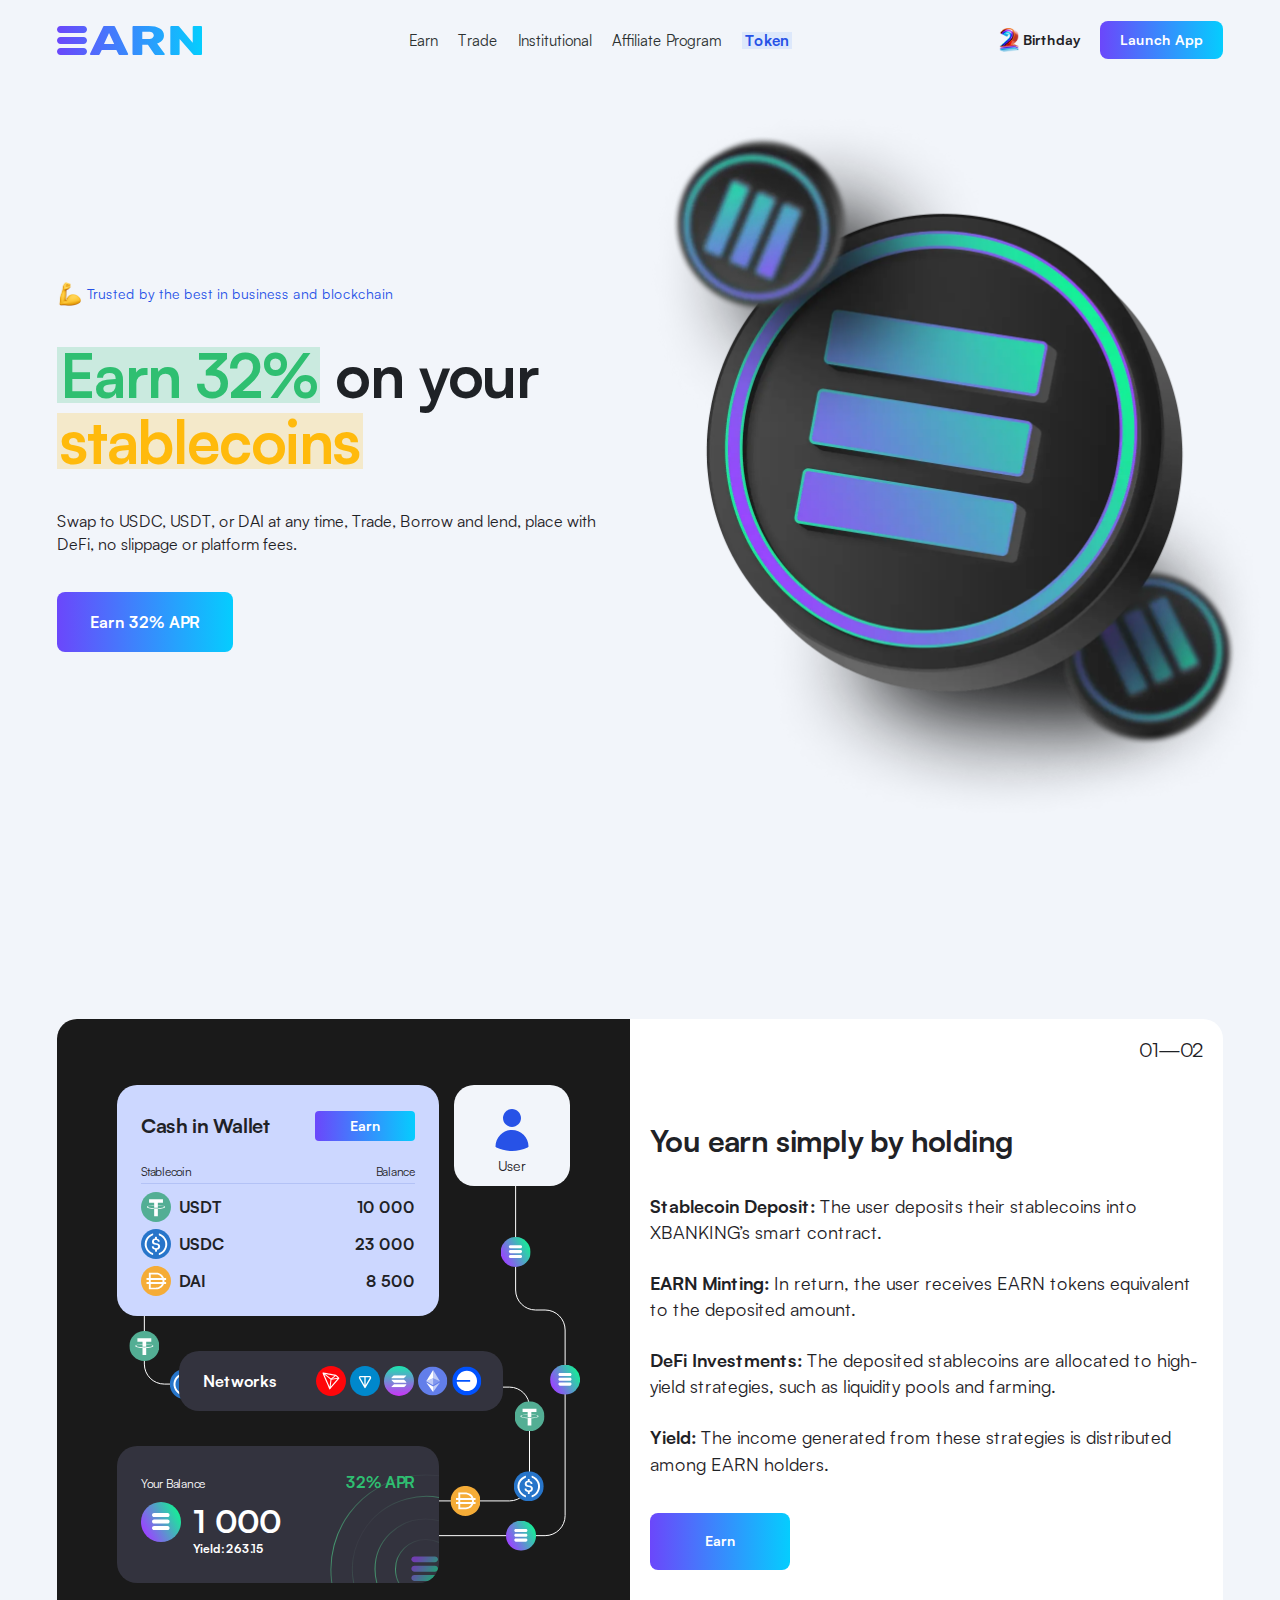
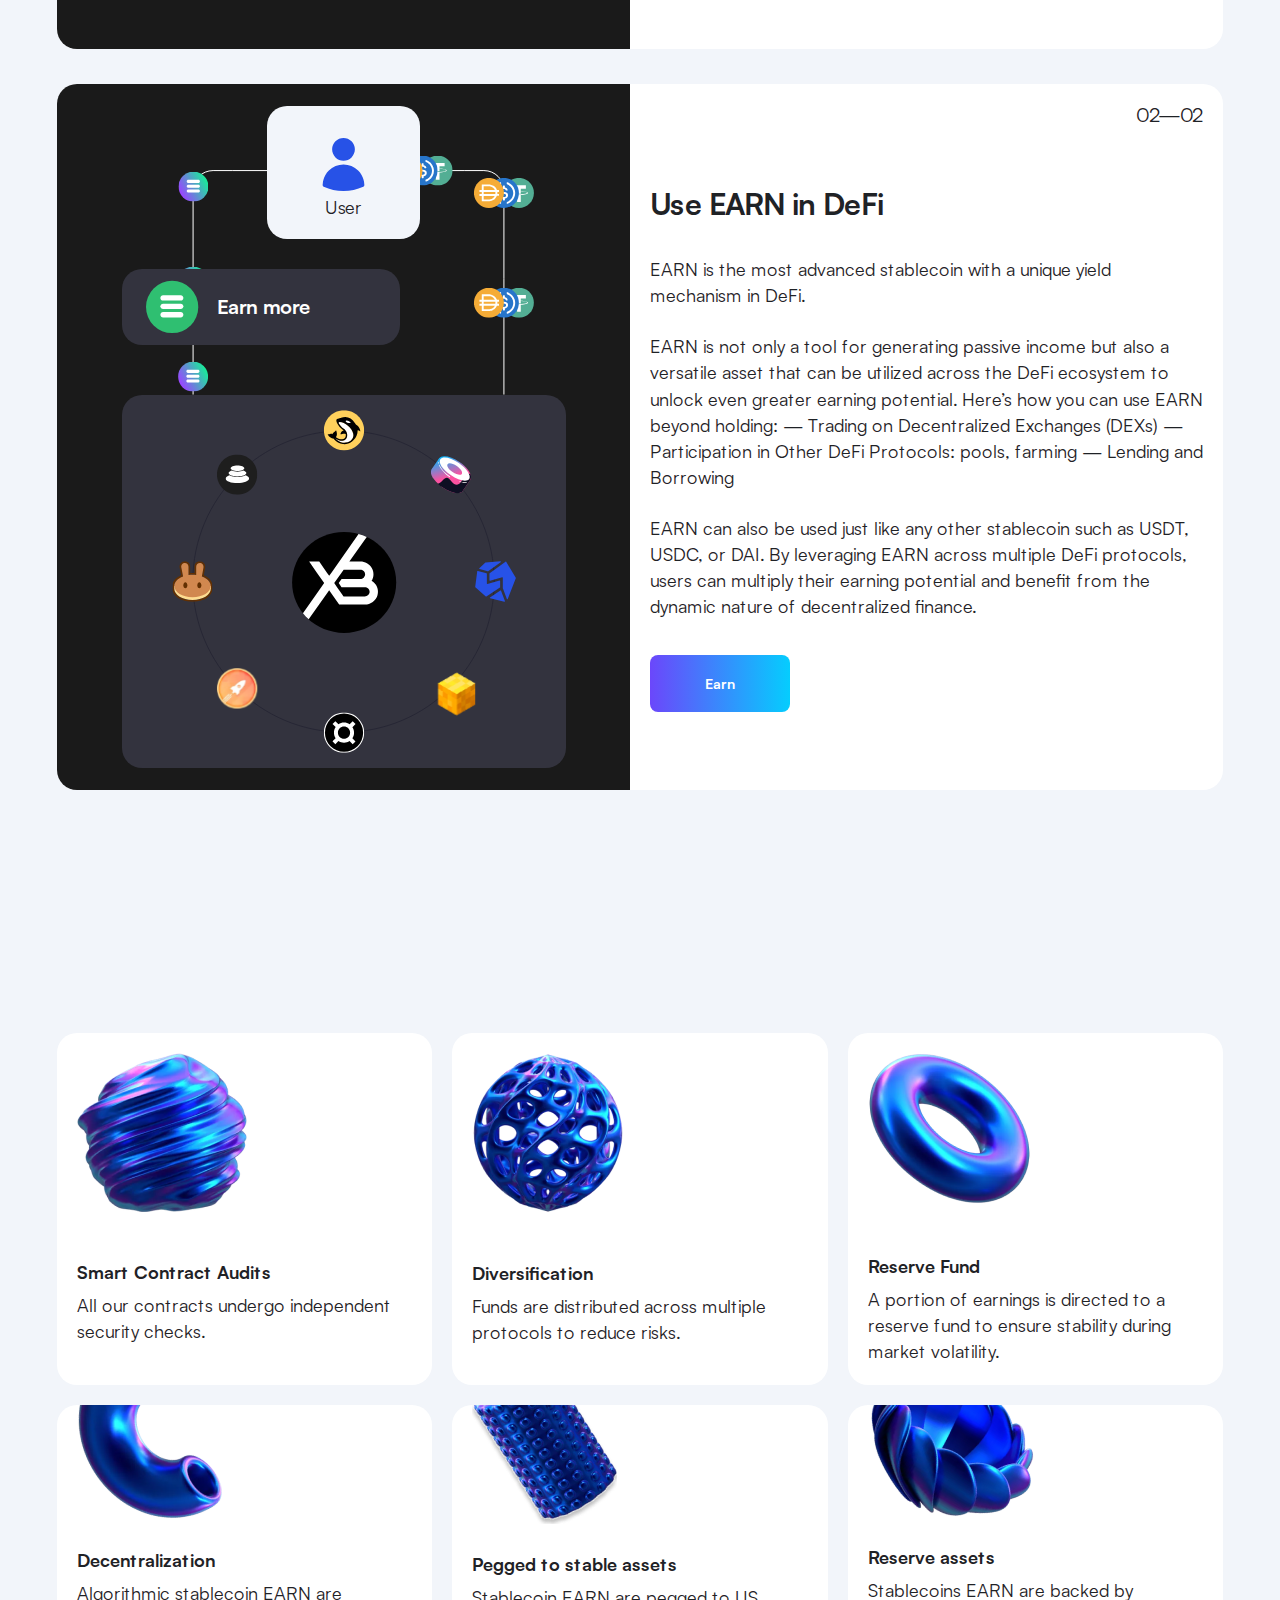
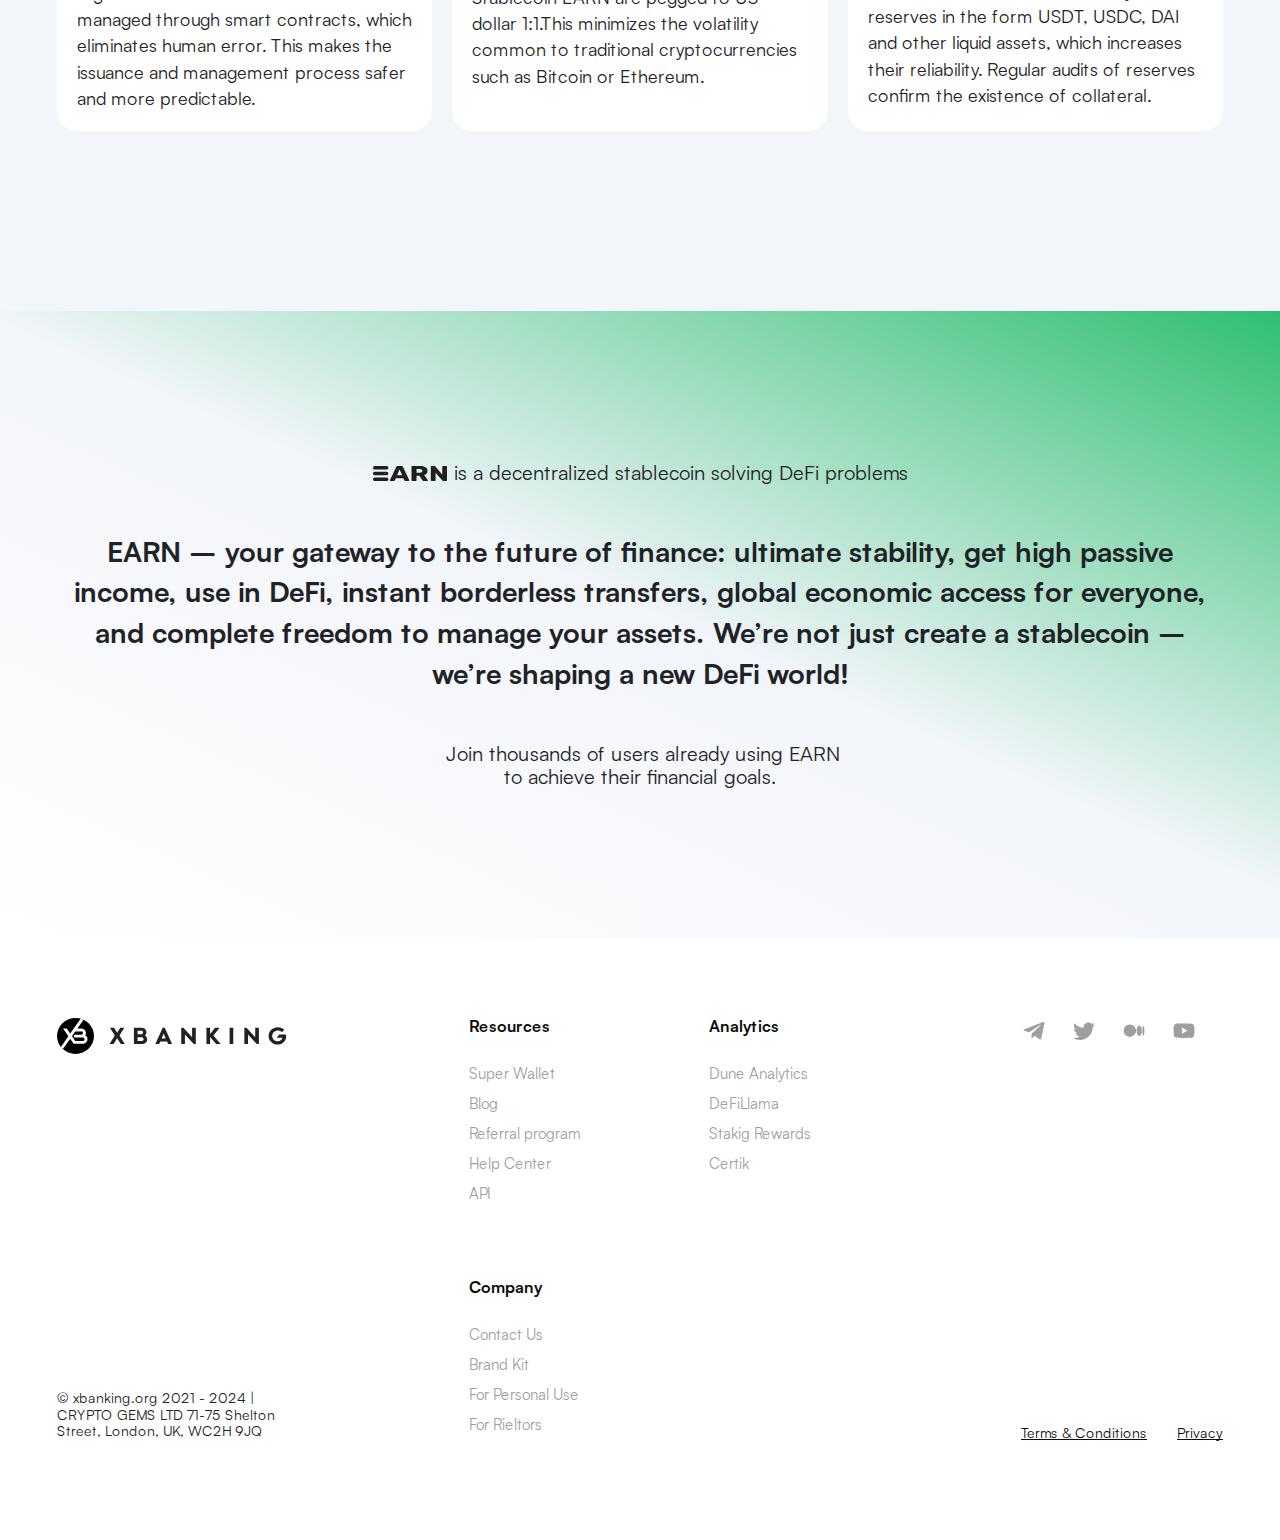
==== commit 21c70d83: "2" ====
--- a/earn.html
+++ b/earn.html
@@ -45,7 +45,7 @@
 		</div>
 		<div class="header__actions animate">
 			<div class="header__birthday">
-				<img class="header__birthday-image" src="../img/2.png" alt="2">
+				<img class="header__birthday-image" src="./img/2.png" alt="2">
 				<span class="header__birthday-text">Birthday</span>
 			</div>
 			<a href="#" class="header__button button animate">Launch App</a>
@@ -77,7 +77,7 @@
       			<div class="hero__image">
       				<picture>
       					<source srcset="./img/earn/hero.webp" type="image/webp">
-      					<img src="../img/earn/hero.png" alt="image">
+      					<img src="./img/earn/hero.png" alt="image">
       				</picture>
       			</div>
       		</div>
@@ -106,7 +106,7 @@
 									<div class="table-earn__row">
 										<div class="table-earn__item">
 											<div class="table-earn__token">
-												<img src="../img/earn-visual/tether.svg" alt="usdt" class="table-earn__token-icon">
+												<img src="./img/earn-visual/tether.svg" alt="usdt" class="table-earn__token-icon">
 												<div class="table-earn__token-name">USDT</div>
 											</div>
 										</div>
@@ -115,7 +115,7 @@
 									<div class="table-earn__row">
 										<div class="table-earn__item">
 											<div class="table-earn__token">
-												<img src="../img/earn-visual/usdc.svg" alt="usdc" class="table-earn__token-icon">
+												<img src="./img/earn-visual/usdc.svg" alt="usdc" class="table-earn__token-icon">
 												<div class="table-earn__token-name">USDC</div>
 											</div>
 										</div>
@@ -124,7 +124,7 @@
 									<div class="table-earn__row">
 										<div class="table-earn__item">
 											<div class="table-earn__token">
-												<img src="../img/earn-visual/dai.svg" alt="dai" class="table-earn__token-icon">
+												<img src="./img/earn-visual/dai.svg" alt="dai" class="table-earn__token-icon">
 												<div class="table-earn__token-name">DAI</div>
 											</div>
 										</div>
@@ -133,7 +133,7 @@
 								</div>
 							</div>
 							<div class="visual-earn__user user-earn">
-								<img src="../img/earn-visual/user.svg" alt="user" class="user-earn__icon">
+								<img src="./img/earn-visual/user.svg" alt="user" class="user-earn__icon">
 								<p class="user-earn__text">User</p>
 								<svg class="visual-earn__line3" width="156" height="368" viewBox="0 0 156 368" fill="none"
 									xmlns="http://www.w3.org/2000/svg">
@@ -141,13 +141,13 @@
 										d="M89.6113 0L89.6114 104C89.6114 115.046 98.5657 124 109.611 124L119.111 124C130.157 124 139.111 132.954 139.111 144L139.111 175.073L139.111 329.646C139.111 340.691 130.157 349.646 119.111 349.646L1 349.646"
 										stroke="white" class="motionPath3" />
 									<g id="icon7">
-										<image href="../img/earn-visual/earn-grad.svg" width="30" height="30" x="-15" y="-15" />
+										<image href="./img/earn-visual/earn-grad.svg" width="30" height="30" x="-15" y="-15" />
 									</g>
 									<g id="icon8">
-										<image href="../img/earn-visual/earn-grad.svg" width="30" height="30" x="-15" y="-15" />
+										<image href="./img/earn-visual/earn-grad.svg" width="30" height="30" x="-15" y="-15" />
 									</g>
 									<g id="icon9">
-										<image href="../img/earn-visual/earn-grad.svg" width="30" height="30" x="-15" y="-15" />
+										<image href="./img/earn-visual/earn-grad.svg" width="30" height="30" x="-15" y="-15" />
 									</g>
 								</svg>
 							</div>
@@ -161,13 +161,13 @@
 										d="M20.3458 0.299905L20.3486 80.0884C20.349 91.1338 29.3032 100.088 40.3486 100.088L130.352 100.088"
 										stroke="white" class="motionPath1" />
 									<g id="icon1">
-										<image href="../img/earn-visual/tether.svg" x="-15" y="-15" />
+										<image href="./img/earn-visual/tether.svg" x="-15" y="-15" />
 									</g>
 									<g id="icon2">
-										<image href="../img/earn-visual/usdc.svg" x="-15" y="-15" />
+										<image href="./img/earn-visual/usdc.svg" x="-15" y="-15" />
 									</g>
 									<g id="icon3">
-										<image href="../img/earn-visual/dai.svg" x="-15" y="-15" />
+										<image href="./img/earn-visual/dai.svg" x="-15" y="-15" />
 									</g>
 								</svg>
 								<svg class="visual-earn__line2" width="119" height="148" viewBox="0 0 119 148" fill="none"
@@ -176,13 +176,13 @@
 										d="M68.4999 18.1249L80.5 18.1249C91.5458 18.1248 100.5 27.0791 100.5 38.1249L100.5 111.912C100.5 122.958 91.5458 131.912 80.5001 131.912L2.50598e-06 131.912"
 										stroke="white" class="motionPath2" />
 									<g id="icon4">
-										<image href="../img/earn-visual/tether.svg" width="30" height="30" x="-15" y="-15" />
+										<image href="./img/earn-visual/tether.svg" width="30" height="30" x="-15" y="-15" />
 									</g>
 									<g id="icon5">
-										<image href="../img/earn-visual/usdc.svg" width="30" height="30" x="-15" y="-15" />
+										<image href="./img/earn-visual/usdc.svg" width="30" height="30" x="-15" y="-15" />
 									</g>
 									<g id="icon6">
-										<image href="../img/earn-visual/dai.svg" width="30" height="30" x="-15" y="-15" />
+										<image href="./img/earn-visual/dai.svg" width="30" height="30" x="-15" y="-15" />
 									</g>
 								</svg>
 
@@ -191,19 +191,19 @@
 									<h3 class="networks__title">Networks</h3>
 									<ul class="networks__list">
 										<li class="networks__item">
-											<img src="../img/earn-visual/tron.svg" alt="tron" class="networks__icon">
+											<img src="./img/earn-visual/tron.svg" alt="tron" class="networks__icon">
 										</li>
 										<li class="networks__item">
-											<img src="../img/earn-visual/toncoin.svg" alt="toncoin" class="networks__icon">
+											<img src="./img/earn-visual/toncoin.svg" alt="toncoin" class="networks__icon">
 										</li>
 										<li class="networks__item">
-											<img src="../img/earn-visual/solana.svg" alt="solana" class="networks__icon">
+											<img src="./img/earn-visual/solana.svg" alt="solana" class="networks__icon">
 										</li>
 										<li class="networks__item">
-											<img src="../img/earn-visual/ethereum.svg" alt="ethereum" class="networks__icon">
+											<img src="./img/earn-visual/ethereum.svg" alt="ethereum" class="networks__icon">
 										</li>
 										<li class="networks__item">
-											<img src="../img/earn-visual/base.svg" alt="base" class="networks__icon">
+											<img src="./img/earn-visual/base.svg" alt="base" class="networks__icon">
 										</li>
 									</ul>
 								</div>
@@ -218,21 +218,21 @@
 										<div class="balance-earn__apr">32% APR</div>
 									</div>
 									<div class="balance-earn__body">
-										<img src="../img/earn-visual/earn-grad.svg" alt="icon" class="balance-earn__icon">
+										<img src="./img/earn-visual/earn-grad.svg" alt="icon" class="balance-earn__icon">
 										<div class="balance-earn__amount">1 000<span>Yield: 263.15 </span></div>
 									</div>
 								</div>
 							</div>
 							<div class="visual-earn__user">
 								<div class="user-earn-mob">
-									<img src="../img/earn-visual/user.svg" alt="user" class="user-earn-mob__icon">
+									<img src="./img/earn-visual/user.svg" alt="user" class="user-earn-mob__icon">
 									<p class="user-earn-mob__text">User</p>
 								</div>
 								<svg class="visual-earn__line4" width="90" height="40" viewBox="0 0 90 40" fill="none"
 									xmlns="http://www.w3.org/2000/svg">
 									<line y1="19.5" x2="90" y2="19.5" stroke="white" class="motionPath4" />
 									<g id="icon10">
-										<image href="../img/earn-visual/earn-grad.svg" width="24" height="24" x="-15" y="-15" />
+										<image href="./img/earn-visual/earn-grad.svg" width="24" height="24" x="-15" y="-15" />
 									</g>
 								</svg>
 
@@ -276,7 +276,7 @@
 					<div class=" visual-earn__content-02">
 						<div class="visual-earn__user-02">
 							<div class="user-earn-02">
-								<img src="../img/earn-visual/user.svg" alt="user" class="user-earn-02__icon">
+								<img src="./img/earn-visual/user.svg" alt="user" class="user-earn-02__icon">
 								<p class="user-earn-02__text">User</p>
 							</div>
 							<svg class="visual-earn__line5" width="105" height="242" viewBox="0 0 105 242" fill="none"
@@ -285,13 +285,13 @@
 									d="M104.501 17.5676L59.8485 17.5676L40.0789 17.5676C29.0332 17.5675 20.0788 26.5219 20.0788 37.5676L20.0789 125.213L20.0789 241.552"
 									stroke="white" class="motionPath5" />
 								<g id="icon11">
-									<image href="../img/earn-visual/earn-grad.svg" width="30" height="30" x="-15" y="-15" />
+									<image href="./img/earn-visual/earn-grad.svg" width="30" height="30" x="-15" y="-15" />
 								</g>
 								<g id="icon12">
-									<image href="../img/earn-visual/earn-grad.svg" width="30" height="30" x="-15" y="-15" />
+									<image href="./img/earn-visual/earn-grad.svg" width="30" height="30" x="-15" y="-15" />
 								</g>
 								<g id="icon13">
-									<image href="../img/earn-visual/earn-grad.svg" width="30" height="30" x="-15" y="-15" />
+									<image href="./img/earn-visual/earn-grad.svg" width="30" height="30" x="-15" y="-15" />
 								</g>
 							</svg>
 
@@ -301,19 +301,19 @@
 									d="M1.49882 17.5676L46.1515 17.5676L65.9211 17.5676C76.9668 17.5675 85.9212 26.5219 85.9212 37.5676L85.9211 125.213L85.9211 241.552"
 									stroke="white" class="motionPath6" />
 								<g id="icon14">
-									<image href="../img/earn-visual/tether.svg" width="30" height="30" x="0" y="-15" />
-									<image href="../img/earn-visual/usdc.svg" width="30" height="30" x="-15" y="-15" />
-									<image href="../img/earn-visual/dai.svg" width="30" height="30" x="-30" y="-15" />
+									<image href="./img/earn-visual/tether.svg" width="30" height="30" x="0" y="-15" />
+									<image href="./img/earn-visual/usdc.svg" width="30" height="30" x="-15" y="-15" />
+									<image href="./img/earn-visual/dai.svg" width="30" height="30" x="-30" y="-15" />
 								</g>
 								<g id="icon15">
-									<image href="../img/earn-visual/tether.svg" width="30" height="30" x="0" y="-15" />
-									<image href="../img/earn-visual/usdc.svg" width="30" height="30" x="-15" y="-15" />
-									<image href="../img/earn-visual/dai.svg" width="30" height="30" x="-30" y="-15" />
+									<image href="./img/earn-visual/tether.svg" width="30" height="30" x="0" y="-15" />
+									<image href="./img/earn-visual/usdc.svg" width="30" height="30" x="-15" y="-15" />
+									<image href="./img/earn-visual/dai.svg" width="30" height="30" x="-30" y="-15" />
 								</g>
 								<g id="icon16" >
-									<image href="../img/earn-visual/tether.svg" width="30" height="30" x="0" y="-15" />
-									<image href="../img/earn-visual/usdc.svg" width="30" height="30" x="-15" y="-15" />
-									<image href="../img/earn-visual/dai.svg" width="30" height="30" x="-30" y="-15" />
+									<image href="./img/earn-visual/tether.svg" width="30" height="30" x="0" y="-15" />
+									<image href="./img/earn-visual/usdc.svg" width="30" height="30" x="-15" y="-15" />
+									<image href="./img/earn-visual/dai.svg" width="30" height="30" x="-30" y="-15" />
 								</g>
 
 							</svg>
@@ -321,13 +321,13 @@
 						</div>
 						<div class="visual-earn__more">
 							<div class="more-earn">
-								<img src="../img/earn-visual/earn-green.svg" alt="icon" class="more-earn__icon">
+								<img src="./img/earn-visual/earn-green.svg" alt="icon" class="more-earn__icon">
 								<div class="more-earn__text">Earn more</div>
 
 							</div>
 						</div>
 						<div class="visual-earn__image">
-							<img src="../img/earn-visual/xb-circle.svg" alt="xb" class="visual-earn__image-icon">
+							<img src="./img/earn-visual/xb-circle.svg" alt="xb" class="visual-earn__image-icon">
 						</div>
 					</div>
 				</div>
@@ -367,12 +367,12 @@
 
 			<section class="safe section-offset">
 	<div class="safe__container">
-		<h2 class="safe__title safe__title--earn title animate"><img src="../img/logo-earn-black.svg" alt="earn"><span
+		<h2 class="safe__title safe__title--earn title animate"><img src="./img/logo-earn-black.svg" alt="earn"><span
 				class="pink">is
 				safe</span></h2>
 		<ul class="safe__items">
 			<li class="safe__item">
-				<img src="../img/safe/01.png" alt="image" class="safe__item-icon">
+				<img src="./img/safe/01.png" alt="image" class="safe__item-icon">
 				<div class="safe__item-body">
 					<h3 class="safe__item-title">Smart Contract Audits</h3>
 					<p class="safe__item-text">All our contracts undergo independent security checks.
@@ -380,7 +380,7 @@
 				</div>
 			</li>
 			<li class="safe__item">
-				<img src="../img/safe/02.png" alt="image" class="safe__item-icon">
+				<img src="./img/safe/02.png" alt="image" class="safe__item-icon">
 				<div class="safe__item-body">
 					<h3 class="safe__item-title">Diversification</h3>
 					<p class="safe__item-text">Funds are distributed across multiple protocols to reduce risks.
@@ -388,7 +388,7 @@
 				</div>
 			</li>
 			<li class="safe__item">
-				<img src="../img/safe/03.png" alt="image" class="safe__item-icon">
+				<img src="./img/safe/03.png" alt="image" class="safe__item-icon">
 				<div class="safe__item-body">
 					<h3 class="safe__item-title">Reserve Fund</h3>
 					<p class="safe__item-text">A portion of earnings is directed to a reserve fund to ensure stability during
@@ -398,7 +398,7 @@
 				</div>
 			</li>
 			<li class="safe__item safe__item--big">
-				<img src="../img/safe/04.png" alt="image" class="safe__item-icon">
+				<img src="./img/safe/04.png" alt="image" class="safe__item-icon">
 				<div class="safe__item-body">
 					<h3 class="safe__item-title">Decentralization</h3>
 					<p class="safe__item-text">Algorithmic stablecoin EARN are managed through smart contracts, which
@@ -409,7 +409,7 @@
 				</div>
 			</li>
 			<li class="safe__item safe__item--big">
-				<img src="../img/safe/05.png" alt="image" class="safe__item-icon">
+				<img src="./img/safe/05.png" alt="image" class="safe__item-icon">
 				<div class="safe__item-body">
 					<h3 class="safe__item-title">Pegged to stable assets</h3>
 					<p class="safe__item-text">Stablecoin EARN are pegged to US dollar 1:1.This minimizes the volatility
@@ -419,7 +419,7 @@
 				</div>
 			</li>
 			<li class="safe__item safe__item--big">
-				<img src="../img/safe/06.png" alt="image" class="safe__item-icon">
+				<img src="./img/safe/06.png" alt="image" class="safe__item-icon">
 				<div class="safe__item-body">
 					<h3 class="safe__item-title">Reserve assets
 					</h3>
@@ -435,7 +435,7 @@
 </section>
 			<div class="profit ">
 	<div class="profit__body container">
-		<label class="profit__label"><img src="../img/logo-earn-black.svg" alt="Earn" class="profit__label-logo"><span
+		<label class="profit__label"><img src="./img/logo-earn-black.svg" alt="Earn" class="profit__label-logo"><span
 				class="profit__label-text">is a decentralized stablecoin solving DeFi problems</span>
 		</label>
 		<div class="profit__descr">
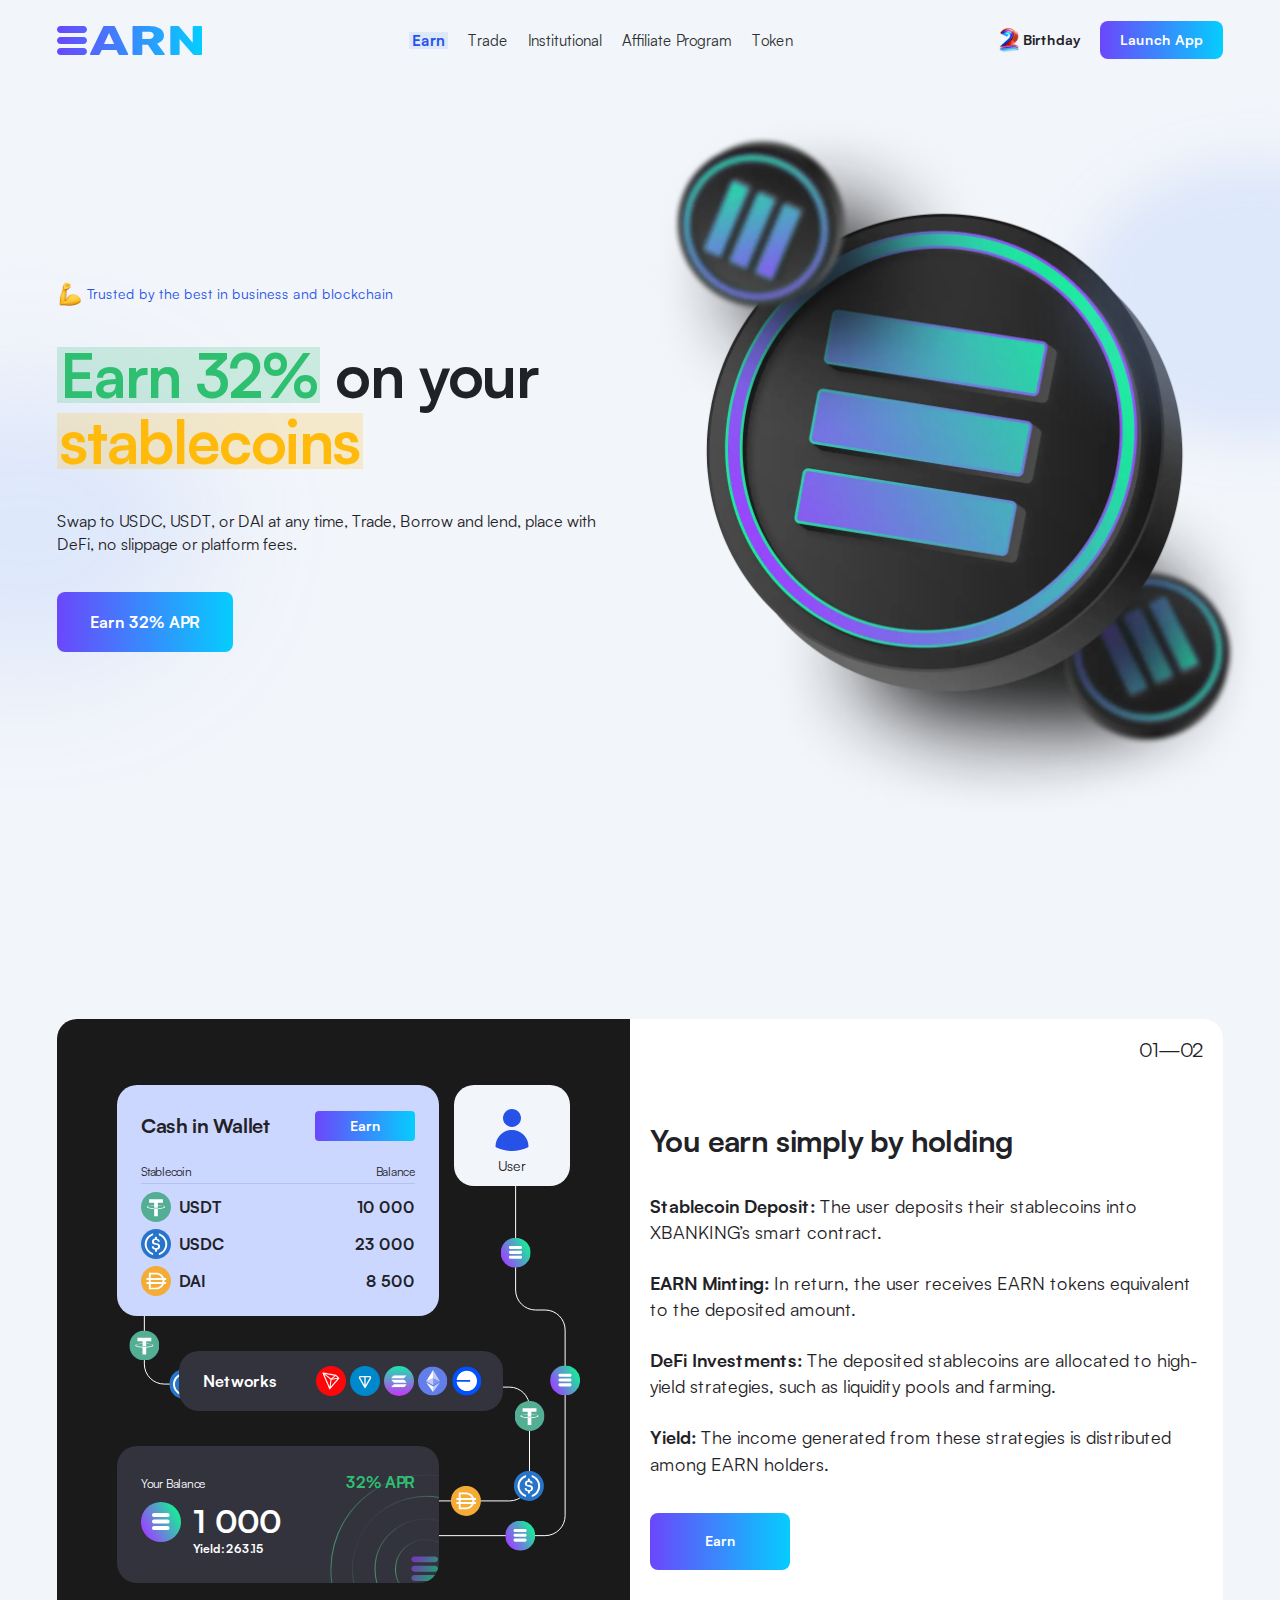
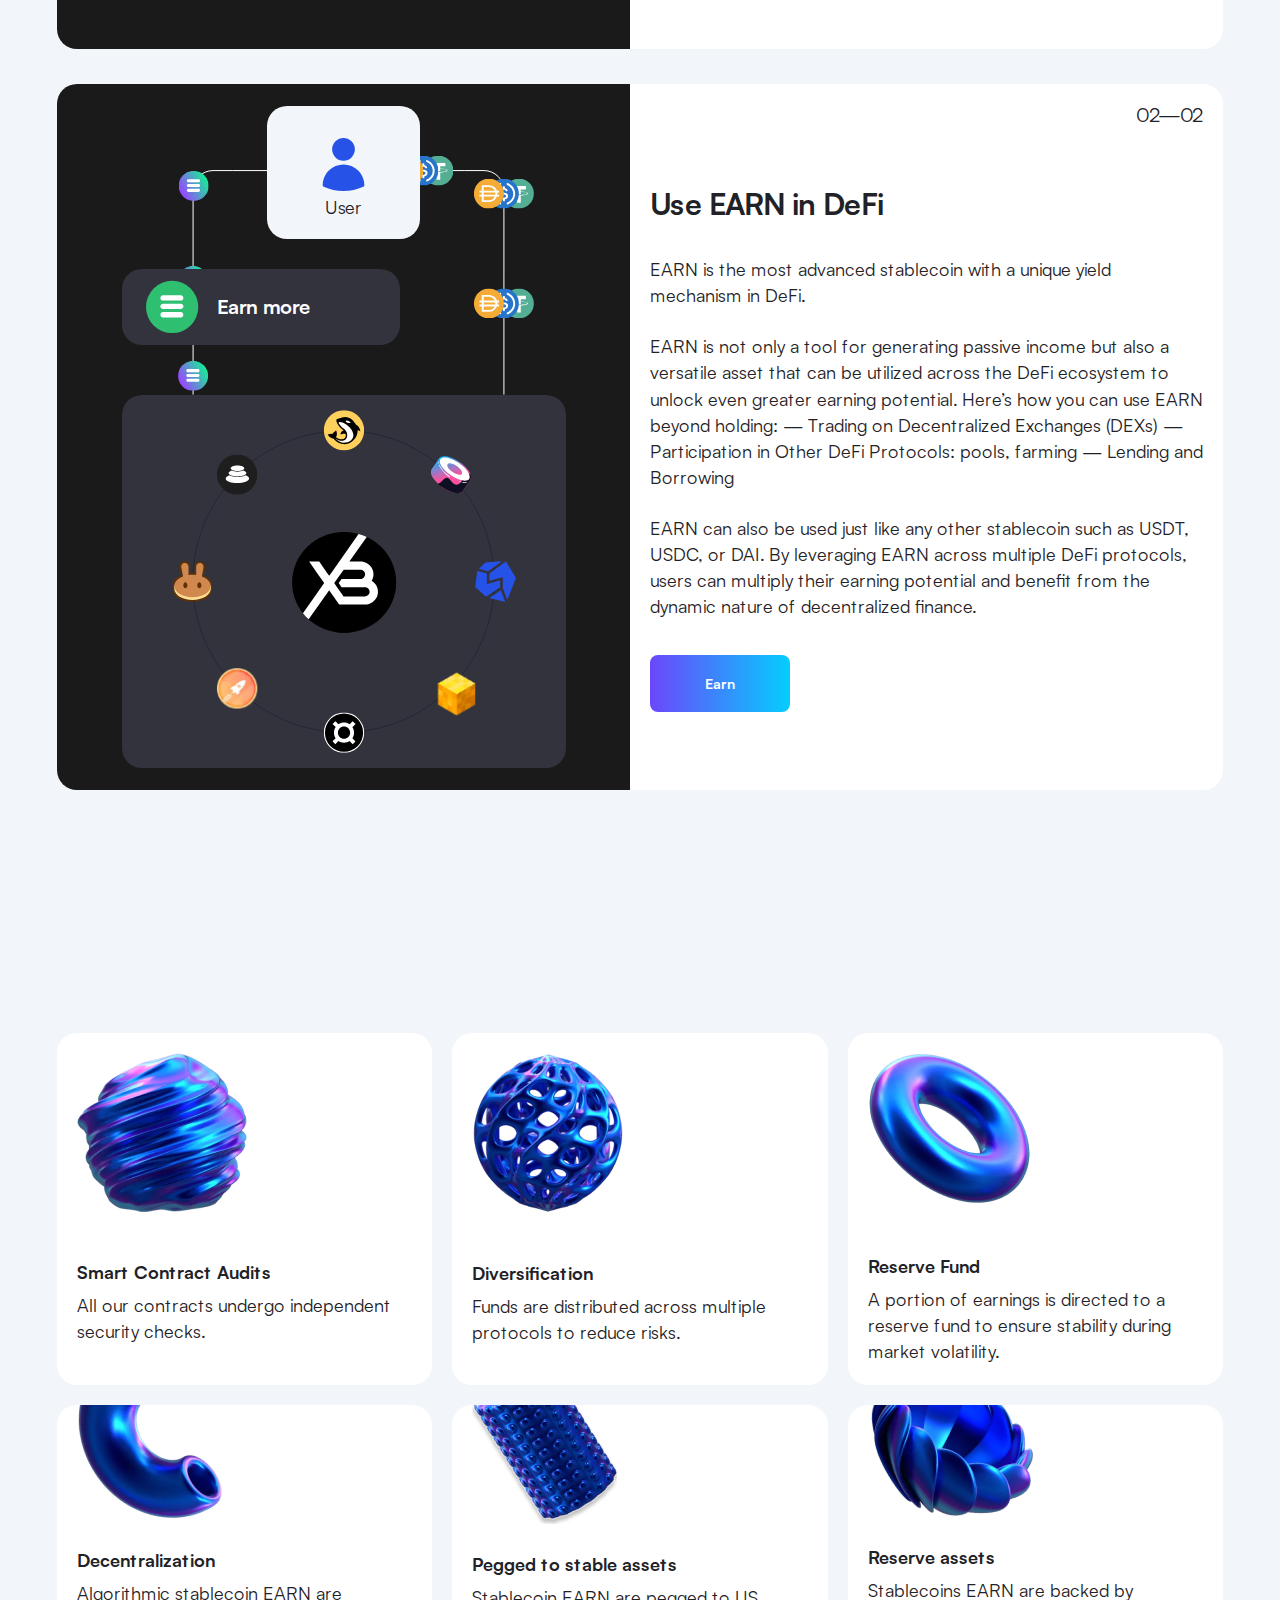
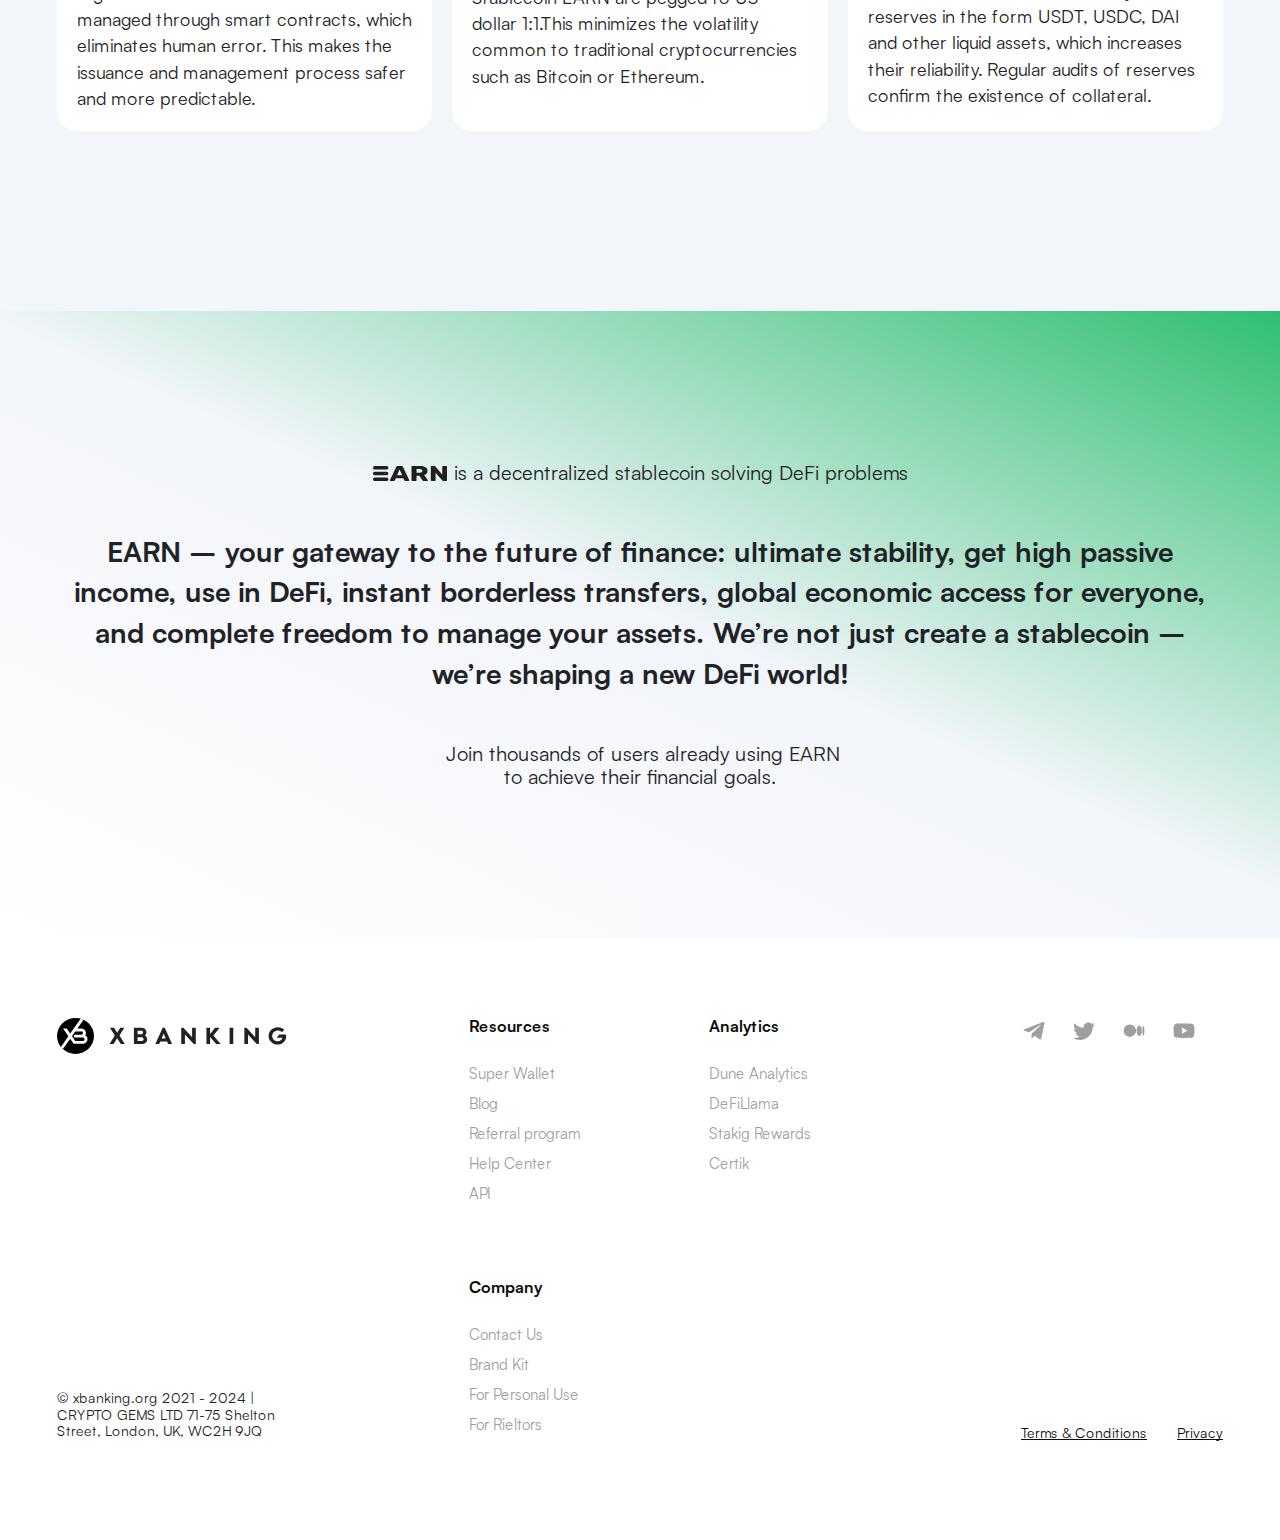
==== commit b0653d56: "3" ====
--- a/earn.html
+++ b/earn.html
@@ -24,19 +24,19 @@
 		<div class="header__menu menu">
 			<nav class="menu__body">
 				<ul class="menu__list">
-					<li class="menu__item ">
-						<a href="#" class="menu__link">Earn</a>
+					<li class="menu__item _active">
+						<a href="#" class="menu__link ">Earn</a>
 					</li>
 					<li class="menu__item">
 						<a href="#" class="menu__link">Trade</a>
 					</li>
-					<li class="menu__item">
+					<li class="menu__item ">
 						<a href="#" class="menu__link">Institutional</a>
 					</li>
 					<li class="menu__item">
 						<a href="#" class="menu__link">Affiliate Program</a>
 					</li>
-					<li class="menu__item _active">
+					<li class="menu__item ">
 						<a href="#" class="menu__link ">Token</a>
 					</li>
 				</ul>
@@ -58,21 +58,26 @@
 
 	</div>
 </header>
+
 		<div class="page">
 
-			      <section class="hero hero--earn">
+			      <section class="hero hero--earn" >
+			<div class="hero-circle hero-circle--1" ></div>
+			<div class="hero-circle hero-circle--2"></div>
+			<div class="hero-circle hero-circle--3"></div>
+			<div class="hero-circle hero-circle--4"></div>
       	<div class="hero__container">
       		<div class="hero__earn">
 
       			<div class="hero__earn-main">
-      				<label class="hero__label hero__label--earn">Trusted by the best in business and blockchain</label>
-      				<h1 class="hero__title hero__title--earn"><span class="green">Earn 32%</span> on your <span
+      				<label class="hero__label hero__label--earn animate">Trusted by the best in business and blockchain</label>
+      				<h1 class="hero__title hero__title--earn animate"><span class="green">Earn 32%</span> on your <span
       						class="gold">stablecoins</span>
       				</h1>
-      				<p class="hero__text hero__text--earn">Swap to USDC, USDT, or DAI at any time, Trade, Borrow and lend,
+      				<p class="hero__text hero__text--earn animate">Swap to USDC, USDT, or DAI at any time, Trade, Borrow and lend,
       					place with DeFi, no slippage or platform fees.
       				</p>
-      				<a class="hero__button hero__button--earn button" href="#">Earn 32% APR</a>
+      				<a class="hero__button hero__button--earn button animate" href="#">Earn 32% APR</a>
       			</div>
       			<div class="hero__image">
       				<picture>
--- a/css/main.css
+++ b/css/main.css
@@ -471,6 +471,12 @@
     padding-bottom: 3.125rem;
   }
 }
+@media (max-width: 31.25em) {
+  .section-offset {
+    padding-top: 2.8125rem;
+    padding-bottom: 2.8125rem;
+  }
+}
 
 .logo img {
   width: 100%;
@@ -828,10 +834,139 @@
   }
 }
 
+.hero-circle {
+  position: absolute;
+  z-index: -1;
+  border-radius: 100%;
+  border: 1px solid rgba(170, 206, 228, 0.6);
+}
+.hero-circle--1 {
+  width: 21.25rem;
+  height: 21.25rem;
+  left: 0;
+  top: 0;
+  -webkit-transform: translate(-70%, 5%);
+  -ms-transform: translate(-70%, 5%);
+  transform: translate(-70%, 5%);
+}
+@media (max-width: 90em) {
+  .hero-circle--1 {
+    display: none;
+  }
+}
+.hero-circle--2 {
+  width: 41.875rem;
+  height: 41.875rem;
+  -webkit-transform: translate(-50%, 30%);
+  -ms-transform: translate(-50%, 30%);
+  transform: translate(-50%, 30%);
+  left: 0;
+  top: 0;
+}
+@media (max-width: 90em) {
+  .hero-circle--2 {
+    display: none;
+  }
+}
+.hero-circle--3 {
+  width: 30.3125rem;
+  height: 30.3125rem;
+  -webkit-transform: translate(50%, -20%);
+  -ms-transform: translate(50%, -20%);
+  transform: translate(50%, -20%);
+  right: 0;
+  top: 0;
+}
+@media (max-width: 90em) {
+  .hero-circle--3 {
+    display: none;
+  }
+}
+.hero-circle--4 {
+  width: 18.25rem;
+  height: 18.25rem;
+  top: 0;
+  right: 0;
+  -webkit-transform: translate(90%, 100%);
+  -ms-transform: translate(90%, 100%);
+  transform: translate(90%, 100%);
+}
+@media (max-width: 90em) {
+  .hero-circle--4 {
+    display: none;
+  }
+}
+
 .hero {
   position: relative;
   padding-top: 9.8125rem;
   padding-bottom: 12.1875rem;
+}
+.hero::before {
+  content: "";
+  position: absolute;
+  top: 10.625rem;
+  left: -9.375rem;
+  background: rgba(140, 179, 254, 0.2);
+  -webkit-filter: blur(120px);
+  filter: blur(120px);
+  width: 44.375rem;
+  border-radius: 50%;
+  height: 34.9375rem;
+}
+@media (max-width: 100em) {
+  .hero::before {
+    -webkit-transform: scale(0.8);
+    -ms-transform: scale(0.8);
+    transform: scale(0.8);
+  }
+}
+@media (max-width: 90em) {
+  .hero::before {
+    -webkit-transform: scale(0.5) translate(-50%);
+    -ms-transform: scale(0.5) translate(-50%);
+    transform: scale(0.5) translate(-50%);
+  }
+}
+@media (max-width: 48em) {
+  .hero::before {
+    -webkit-transform: scale(0.4) translate(-50%);
+    -ms-transform: scale(0.4) translate(-50%);
+    transform: scale(0.4) translate(-50%);
+  }
+}
+.hero::after {
+  content: "";
+  position: absolute;
+  top: 10%;
+  right: -9.375rem;
+  background: rgba(140, 179, 254, 0.2);
+  -webkit-filter: blur(50px);
+  filter: blur(50px);
+  width: 44.375rem;
+  border-radius: 50%;
+  height: 34.9375rem;
+}
+@media (max-width: 100em) {
+  .hero::after {
+    -webkit-transform: scale(0.8);
+    -ms-transform: scale(0.8);
+    transform: scale(0.8);
+  }
+}
+@media (max-width: 90em) {
+  .hero::after {
+    -webkit-transform: scale(0.5) translate(50%, -50%);
+    -ms-transform: scale(0.5) translate(50%, -50%);
+    transform: scale(0.5) translate(50%, -50%);
+  }
+}
+@media (max-width: 48em) {
+  .hero::after {
+    -webkit-transform: scale(0.4) translate(70%, -50%);
+    -ms-transform: scale(0.4) translate(70%, -50%);
+    transform: scale(0.4) translate(70%, -50%);
+  }
 }
 @media (max-width: 118.75em) {
   .hero {
@@ -914,6 +1049,12 @@
   -ms-flex: 0 0 54%;
   flex: 0 0 54%;
   margin-right: -10rem;
+  opacity: 0;
+}
+._loaded .hero__image {
+  opacity: 1;
+  -webkit-transition: opacity 2s ease 0.2s;
+  transition: opacity 2s ease 0.2s;
 }
 .hero__image img {
   width: 100%;
@@ -1015,6 +1156,20 @@
   -ms-flex-item-align: center;
   -ms-grid-row-align: center;
   align-self: center;
+  opacity: 0;
+  -webkit-transform: translate(0px, -1.25rem);
+  -ms-transform: translate(0px, -1.25rem);
+  transform: translate(0px, -1.25rem);
+}
+.hero__label.loaded {
+  -webkit-transform: translate(0px, 0);
+  -ms-transform: translate(0px, 0);
+  transform: translate(0px, 0);
+  opacity: 1;
+  -webkit-transition: opacity 1s ease 0.8s, -webkit-transform 1s ease 0.8s;
+  transition: opacity 1s ease 0.8s, -webkit-transform 1s ease 0.8s;
+  transition: transform 1s ease 0.8s, opacity 1s ease 0.8s;
+  transition: transform 1s ease 0.8s, opacity 1s ease 0.8s, -webkit-transform 1s ease 0.8s;
 }
 .hero__label--token {
   opacity: 0;
@@ -1049,6 +1204,20 @@
   line-height: 110%;
   letter-spacing: -0.02em;
   text-align: center;
+  opacity: 0;
+  -webkit-transform: translate(0px, 1.25rem);
+  -ms-transform: translate(0px, 1.25rem);
+  transform: translate(0px, 1.25rem);
+}
+.hero__title.loaded {
+  -webkit-transition: opacity 1.4s ease, -webkit-transform 1.4s ease;
+  transition: opacity 1.4s ease, -webkit-transform 1.4s ease;
+  transition: transform 1.4s ease, opacity 1.4s ease;
+  transition: transform 1.4s ease, opacity 1.4s ease, -webkit-transform 1.4s ease;
+  -webkit-transform: translate(0px, 0);
+  -ms-transform: translate(0px, 0);
+  transform: translate(0px, 0);
+  opacity: 1;
 }
 .hero__title--earn {
   text-align: start;
@@ -1072,6 +1241,20 @@
   font-size: 1.125rem;
   line-height: 145%;
   font-size: 1.125rem;
+  opacity: 0;
+  -webkit-transform: translate(0px, 1.25rem);
+  -ms-transform: translate(0px, 1.25rem);
+  transform: translate(0px, 1.25rem);
+}
+.hero__text.loaded {
+  -webkit-transform: translate(0px, 0);
+  -ms-transform: translate(0px, 0);
+  transform: translate(0px, 0);
+  opacity: 1;
+  -webkit-transition: opacity 1s ease 0.8s, -webkit-transform 1s ease 0.8s;
+  transition: opacity 1s ease 0.8s, -webkit-transform 1s ease 0.8s;
+  transition: transform 1s ease 0.8s, opacity 1s ease 0.8s;
+  transition: transform 1s ease 0.8s, opacity 1s ease 0.8s, -webkit-transform 1s ease 0.8s;
 }
 @media (max-width: 100em) {
   .hero__text {
@@ -1113,6 +1296,20 @@
   -ms-flex-item-align: center;
   -ms-grid-row-align: center;
   align-self: center;
+  opacity: 0;
+  -webkit-transform: translate(0px, 1.25rem);
+  -ms-transform: translate(0px, 1.25rem);
+  transform: translate(0px, 1.25rem);
+}
+.hero__button.loaded {
+  -webkit-transform: translate(0px, 0);
+  -ms-transform: translate(0px, 0);
+  transform: translate(0px, 0);
+  opacity: 1;
+  -webkit-transition: opacity 1s ease 0.5s, -webkit-transform 1s ease 0.5s;
+  transition: opacity 1s ease 0.5s, -webkit-transform 1s ease 0.5s;
+  transition: transform 1s ease 0.5s, opacity 1s ease 0.5s;
+  transition: transform 1s ease 0.5s, opacity 1s ease 0.5s, -webkit-transform 1s ease 0.5s;
 }
 .hero__button--earn {
   -ms-flex-item-align: start;
@@ -1129,6 +1326,14 @@
   .hero__button {
     width: 100%;
   }
+}
+.statistics {
+  opacity: 0;
+}
+.statistics.loaded {
+  opacity: 1;
+  -webkit-transition: opacity 0.3s ease 1.2s;
+  transition: opacity 0.3s ease 1.2s;
 }
 .statistics__list {
   display: -webkit-box;
@@ -1227,6 +1432,12 @@
   left: 0;
   right: 0;
   bottom: 0;
+  opacity: 0;
+}
+._loaded .decor-main {
+  opacity: 1;
+  -webkit-transition: opacity 1s ease 0s;
+  transition: opacity 1s ease 0s;
 }
 .decor-main__image {
   position: absolute;
@@ -3636,6 +3847,11 @@
     font-size: 1rem;
   }
 }
+@media (max-width: 31.25em) {
+  .spollers-faq__title {
+    padding: 0.9375rem 0rem 0.9375rem 0rem;
+  }
+}
 ._init .spollers-faq__title {
   cursor: pointer;
 }
